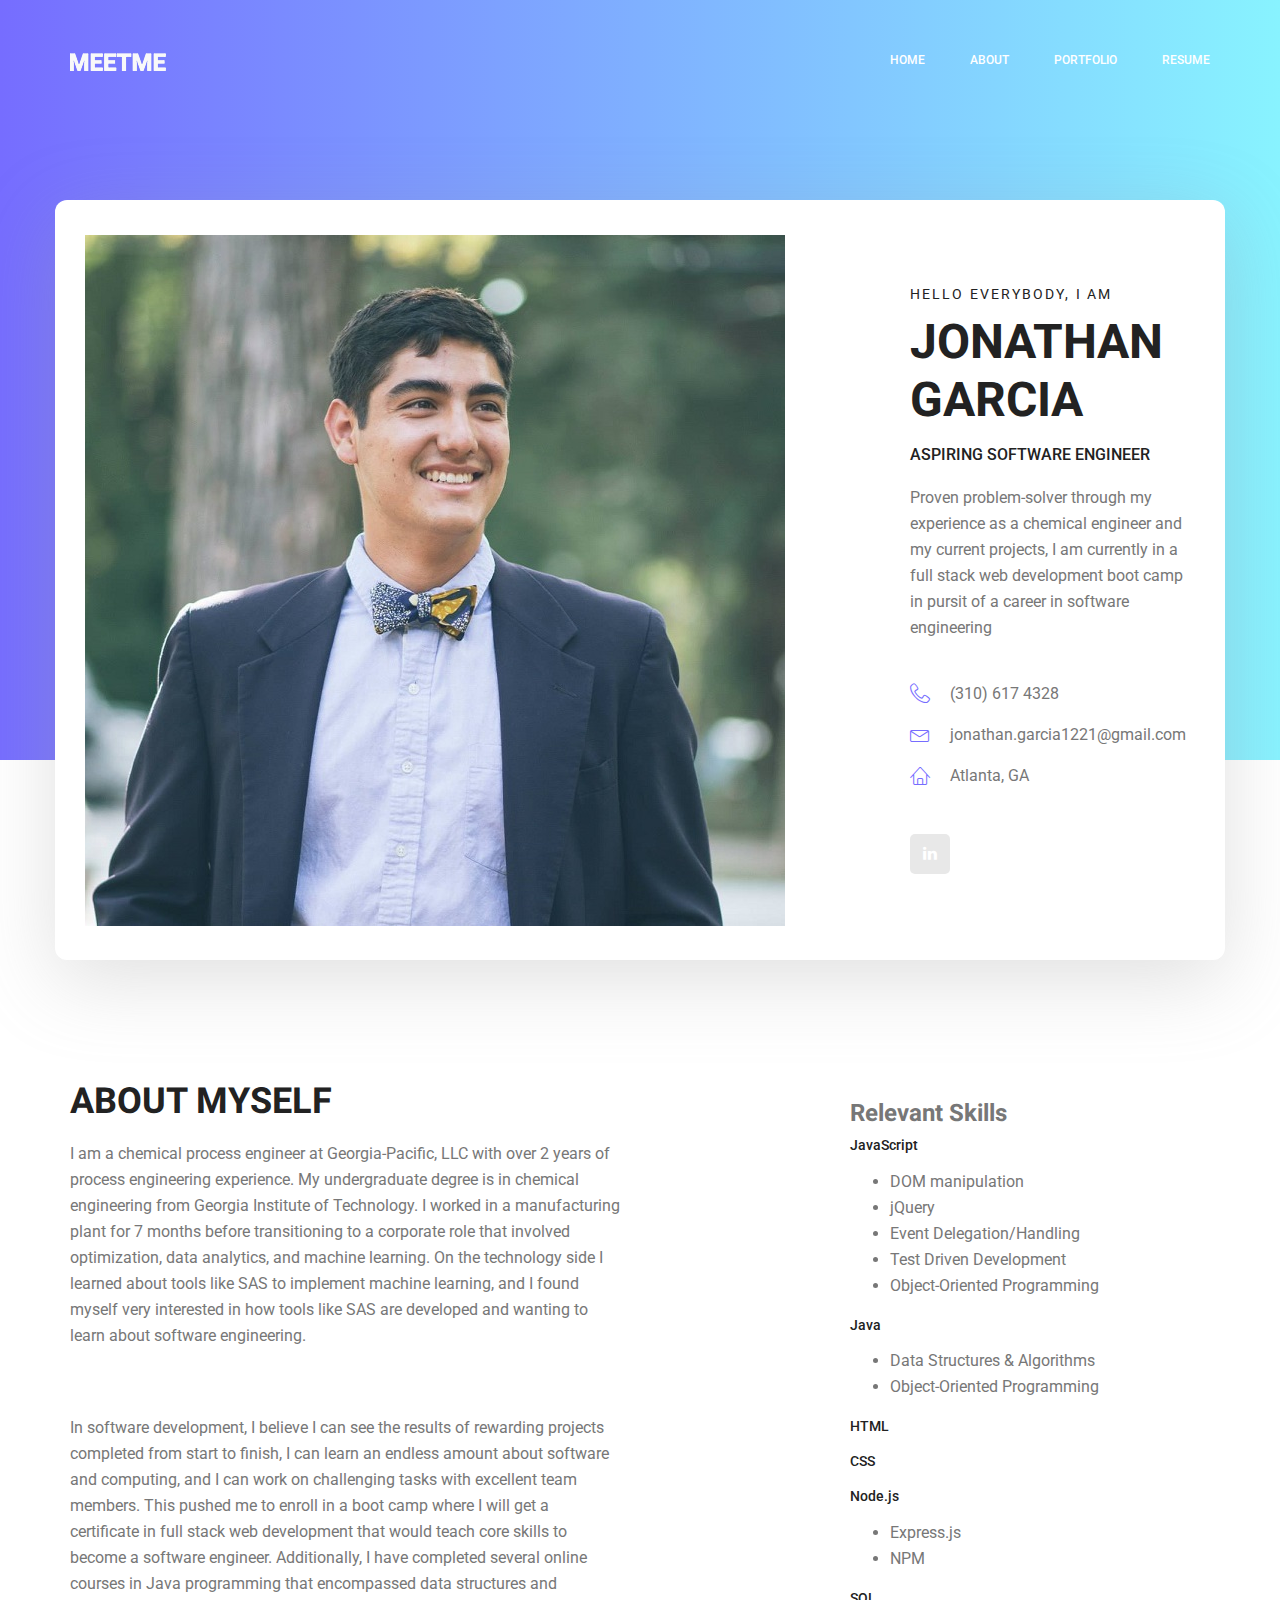
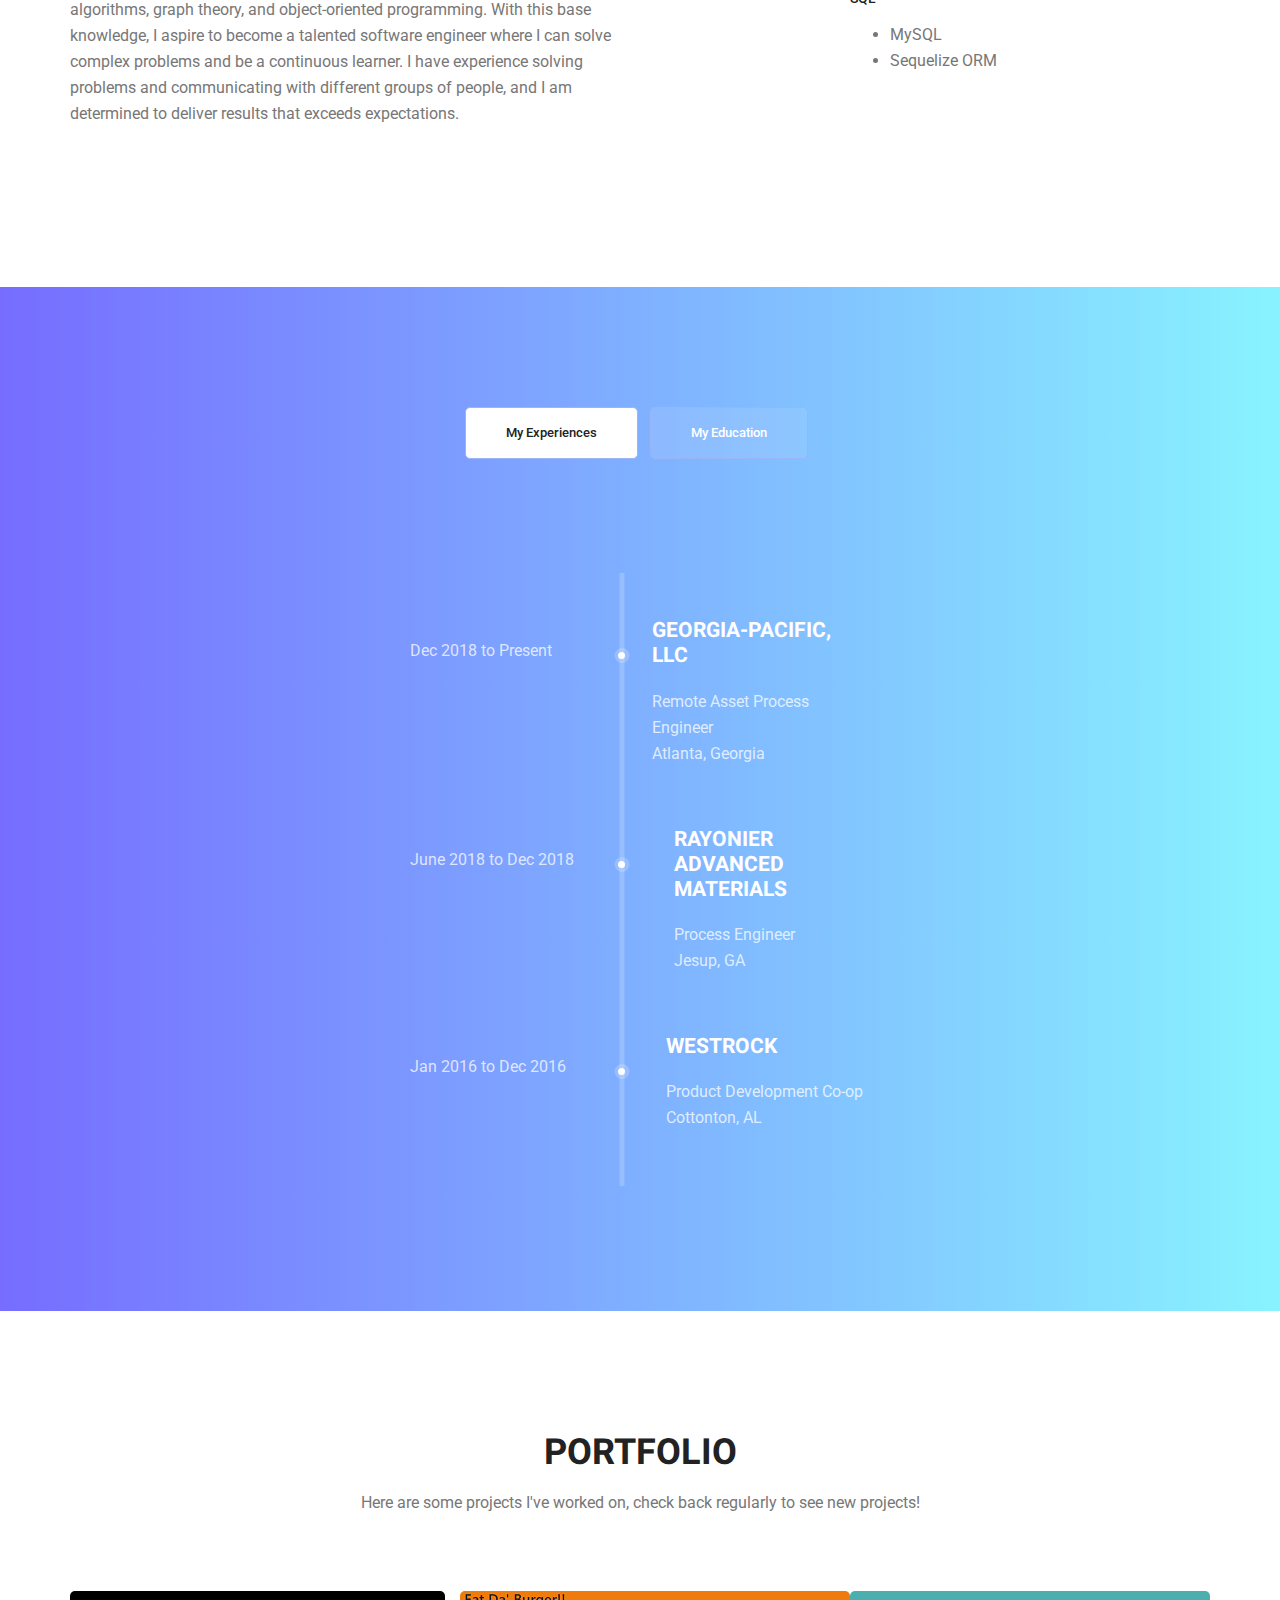
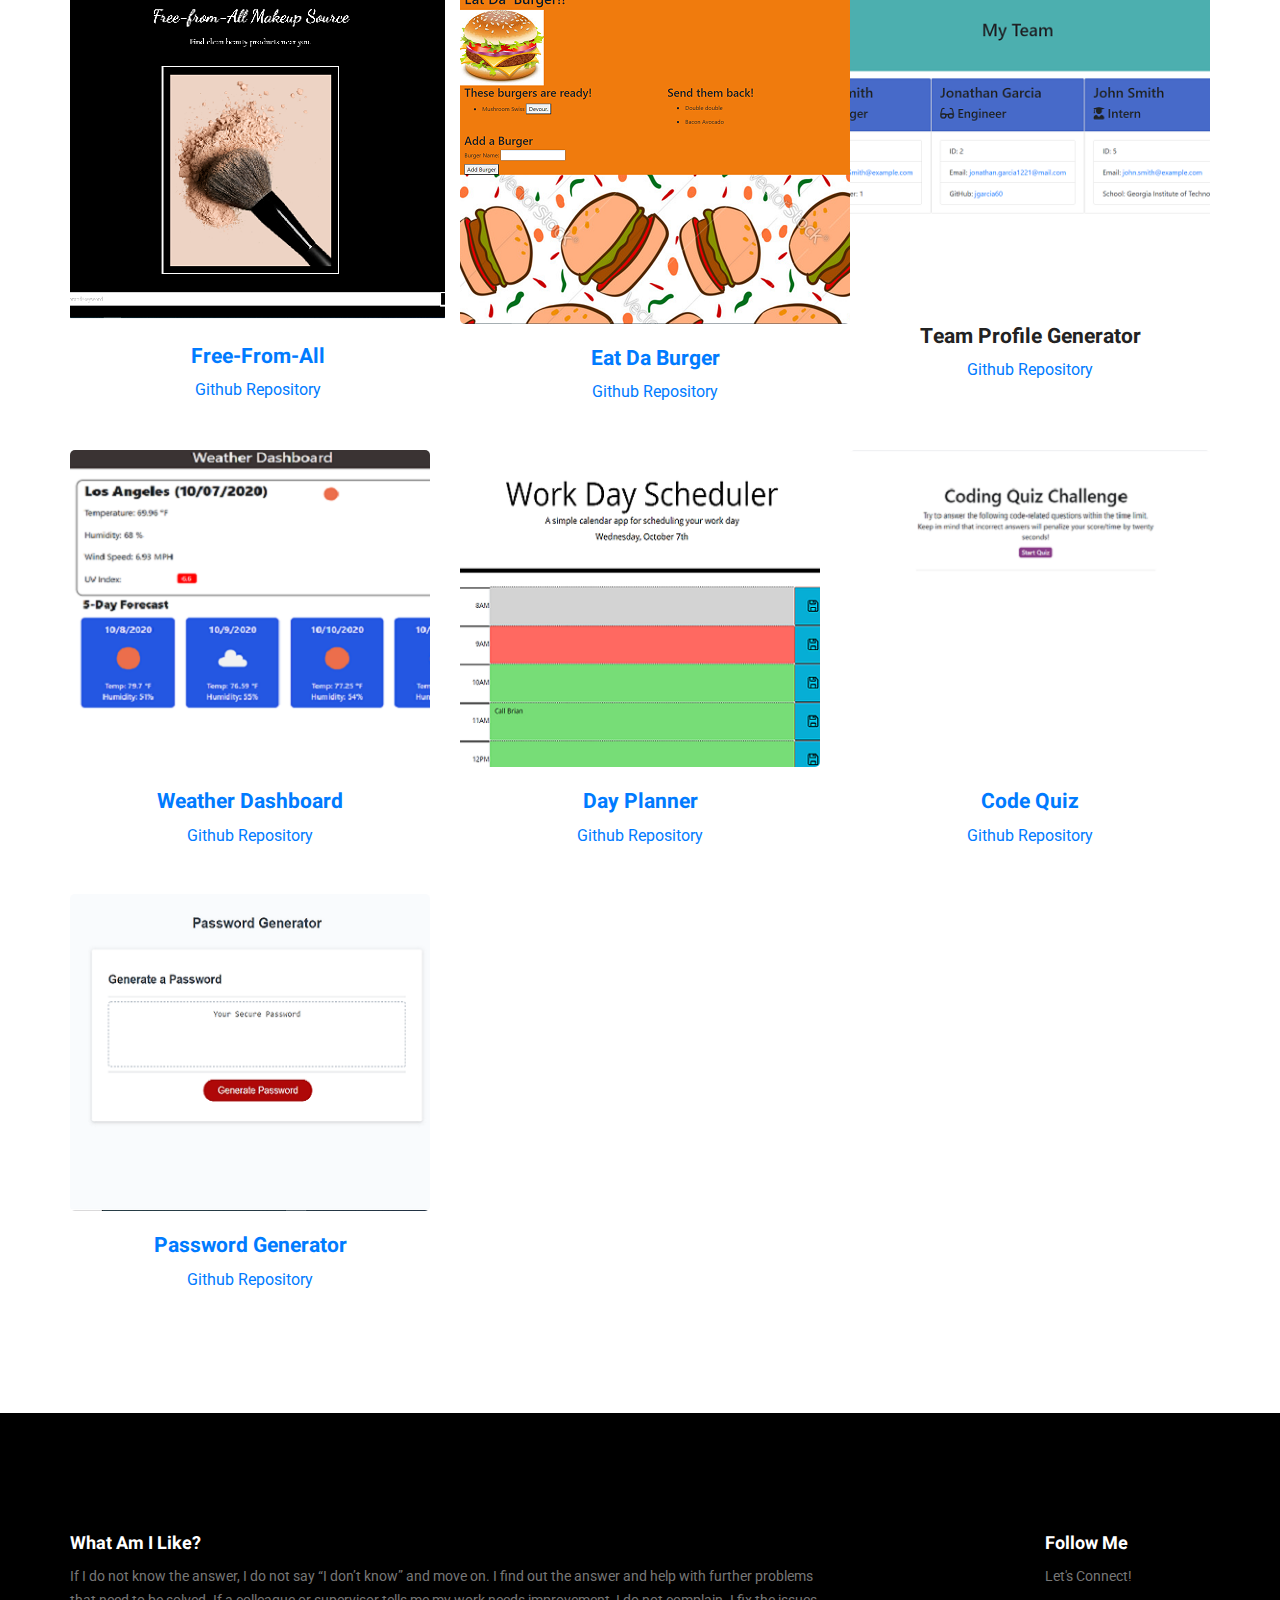
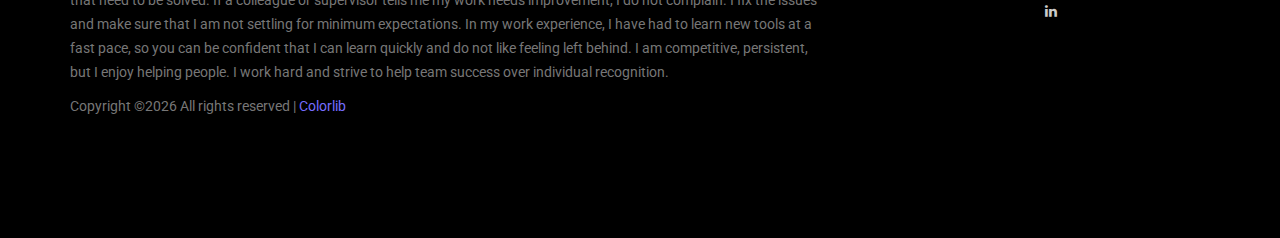
==== index.html @ 68114411 "updated portfolio" ====
<!doctype html>
<html lang="en">
    <head>
        <!-- Required meta tags -->
        <meta charset="utf-8">
        <meta name="viewport" content="width=device-width, initial-scale=1, shrink-to-fit=no">
        <link rel="icon" href="img/favicon.png" type="image/png">
        <title>Jonathan Garcia</title>
        <!-- Bootstrap CSS -->
        <link rel="stylesheet" href="css/bootstrap.css">
        <link rel="stylesheet" href="vendors/linericon/style.css">
        <link rel="stylesheet" href="css/font-awesome.min.css">
        <link rel="stylesheet" href="vendors/owl-carousel/owl.carousel.min.css">
        <link rel="stylesheet" href="vendors/lightbox/simpleLightbox.css">
        <link rel="stylesheet" href="vendors/nice-select/css/nice-select.css">
        <link rel="stylesheet" href="vendors/animate-css/animate.css">
        <link rel="stylesheet" href="vendors/popup/magnific-popup.css">
        <link rel="stylesheet" href="vendors/flaticon/flaticon.css">
        <!-- main css -->
        <link rel="stylesheet" href="css/style.css">
        <link rel="stylesheet" href="css/responsive.css">
    </head>
    <body>
        
        <!--================Header Menu Area =================-->
        <header class="header_area">
            <div class="main_menu">
            	<nav class="navbar navbar-expand-lg navbar-light">
					<div class="container box_1620">
						<!-- Brand and toggle get grouped for better mobile display -->
						<a class="navbar-brand logo_h" href="index.html"><img src="img/logo.png" alt=""></a>
						<button class="navbar-toggler" type="button" data-toggle="collapse" data-target="#navbarSupportedContent" aria-controls="navbarSupportedContent" aria-expanded="false" aria-label="Toggle navigation">
							<span class="icon-bar"></span>
							<span class="icon-bar"></span>
							<span class="icon-bar"></span>
						</button>
						<!-- Collect the nav links, forms, and other content for toggling -->
						<div class="collapse navbar-collapse offset" id="navbarSupportedContent">
							<ul class="nav navbar-nav menu_nav ml-auto">
								<li class="nav-item active"><a class="nav-link" href="index.html">Home</a></li> 
								<li class="nav-item"><a class="nav-link" href="about-us.html">About</a></li> 
								<!-- <li class="nav-item"><a class="nav-link" href="services.html">Services</a></li>  -->
								<!-- <li class="nav-item submenu dropdown">
									<a href="#" class="nav-link dropdown-toggle" data-toggle="dropdown" role="button" aria-haspopup="true" aria-expanded="false">Pages</a>
									<ul class="dropdown-menu"> -->
										<li class="nav-item"><a class="nav-link" href="portfolio.html">Portfolio</a></li>
										<!-- <li class="nav-item"><a class="nav-link" href="elements.html">Elements</a></li> -->
									<!-- </ul> -->
								<!-- </li>  -->
								<!-- <li class="nav-item submenu dropdown">
									<a href="#" class="nav-link dropdown-toggle" data-toggle="dropdown" role="button" aria-haspopup="true" aria-expanded="false">Blog</a>
									<ul class="dropdown-menu">
										<li class="nav-item"><a class="nav-link" href="blog.html">Blog</a></li>
										<li class="nav-item"><a class="nav-link" href="single-blog.html">Blog Details</a></li>
									</ul>
								</li>  -->
								<li class="nav-item"><a class="nav-link" href="./Jonathan_Garcia_SWE_Resume.pdf" target="_blank">Resume</a></li>
							</ul>
						</div> 
					</div>
            	</nav>
            </div>
        </header>
        <!--================Header Menu Area =================-->
        
        <!--================Home Banner Area =================-->
        <section class="home_banner_area">
           	<div class="container box_1620">
           		<div class="banner_inner d-flex align-items-center">
					<div class="banner_content">
						<div class="media">
							<div class="d-flex">
								<img src="./Linkedin_profile.jpg" alt="">
							</div>
							<div class="media-body">
								<div class="personal_text">
									<h6>Hello Everybody, i am</h6>
									<h3>Jonathan Garcia</h3>
									<h4>Aspiring Software Engineer</h4>
									<p>Proven problem-solver through my experience as a chemical engineer and my current projects, I am currently in a full stack web development boot camp in pursit of a career in software engineering</p>
									<ul class="list basic_info">
										<!-- <li><a href="#"><i class="lnr lnr-calendar-full"></i> 31st December, 1992</a></li> -->
										<li><a href="#"><i class="lnr lnr-phone-handset"></i> (310) 617 4328</a></li>
										<li><a href="#"><i class="lnr lnr-envelope"></i> jonathan.garcia1221@gmail.com</a></li>
										<li><a href="#"><i class="lnr lnr-home"></i> Atlanta, GA</a></li>
									</ul>
									<ul class="list personal_social">
										<!-- <li><a href="#"><i class="fa fa-facebook"></i></a></li>
										<li><a href="#"><i class="fa fa-twitter"></i></a></li> -->
										<li><a href="https://www.linkedin.com/in/jonathan-garcia-91203364/" target="_blank"><i class="fa fa-linkedin"></i></a></li>
									</ul>
								</div>
							</div>
						</div>
					</div>
				</div>
            </div>
        </section>
        <!--================End Home Banner Area =================-->
        
        <!--================Welcome Area =================-->
        <section class="welcome_area p_120">
        	<div class="container">
        		<div class="row welcome_inner">
        			<div class="col-lg-8">
        				<div class="welcome_text">
        					<h4>About Myself</h4>
        					<p>I am a chemical process engineer at Georgia-Pacific, LLC with over 2 years of process engineering experience. My undergraduate degree is in chemical engineering from Georgia Institute of Technology. I worked in a manufacturing plant for 7 months before transitioning to a corporate role that involved optimization, data analytics, and machine learning. On the technology side I learned about tools like SAS to implement machine learning, and I found myself very interested in how tools like SAS are developed and wanting to learn about software engineering. </p>
							<br>
							<p>In software development, I believe I can see the results of rewarding projects completed from start to finish, I can learn an endless amount about software and computing, and I can work on challenging tasks with excellent team members. This pushed me to enroll in a boot camp where I will get a certificate in full stack web development that would teach core skills to become a software engineer.  Additionally, I have completed several online courses in Java programming that encompassed data structures and algorithms, graph theory, and object-oriented programming. With this base knowledge, I aspire to become a talented software engineer where I can solve complex problems and be a continuous learner. I have experience solving problems and communicating with different groups of people, and I am determined to deliver results that exceeds expectations.
							</p>
        					<!-- <div class="row">
        						<div class="col-md-4">
        							<div class="wel_item">
        								<i class="lnr lnr-database"></i>
        								<h4>$2.5M</h4>
        								<p>Total Donation</p>
        							</div>
        						</div>
        						<div class="col-md-4">
        							<div class="wel_item">
        								<i class="lnr lnr-book"></i>
        								<h4>1465</h4>
        								<p>Total Projects</p>
        							</div>
        						</div>
        						<div class="col-md-4">
        							<div class="wel_item">
        								<i class="lnr lnr-users"></i>
        								<h4>3965</h4>
        								<p>Total Volunteers</p>
        							</div>
        						</div>
        					</div> -->
        				</div>
        			</div>
        			<div class="col-lg-4">
        				<div class="tools_expert">
							<h3>Relevant Skills</h3>
        					<div class="skill_main">
								<div class="skill_item">
									<h4>JavaScript</h4>
									<ul>
										<li>DOM manipulation</li>
										<li>jQuery</li>
										<li>Event Delegation/Handling</li>
										<li>Test Driven Development</li>
										<li>Object-Oriented Programming</li>
									</ul>
									
								</div>
								<div class="skill_item">
									<h4>Java</h4>
									<ul>
										<li>Data Structures & Algorithms</li>
										<li>Object-Oriented Programming</li>
									</ul>
								</div>
								<div class="skill_item">
									<h4>HTML</h4>
								</div>
								<div class="skill_item">
									<h4>CSS</h4>
								</div>
								<div class="skill_item">
									<h4>Node.js</h4>
									<ul>
										<li>Express.js</li>
										<li>NPM</li>
									</ul>
								</div>
								<div class="skill_item">
									<h4>SQL</h4>
									<ul>
										<li>MySQL</li>
										<li>Sequelize ORM</li>
									</ul>
								</div>
							</div>
        				</div>
        			</div>
        		</div>
        	</div>
        </section>
        <!--================End Welcome Area =================-->
        
        <!--================My Tabs Area =================-->
        <section class="mytabs_area p_120">
        	<div class="container">
        		<div class="tabs_inner">
					<ul class="nav nav-tabs" id="myTab" role="tablist">
						<li class="nav-item">
							<a class="nav-link active" id="home-tab" data-toggle="tab" href="#home" role="tab" aria-controls="home" aria-selected="true">My Experiences</a>
						</li>
						<li class="nav-item">
							<a class="nav-link" id="profile-tab" data-toggle="tab" href="#profile" role="tab" aria-controls="profile" aria-selected="false">My Education</a>
						</li>
					</ul>
					<div class="tab-content" id="myTabContent">
						<div class="tab-pane fade show active" id="home" role="tabpanel" aria-labelledby="home-tab">
							<ul class="list">
								<li>
									<span></span>
									<div class="media">
										<div class="d-flex">
											<p>Dec 2018 to Present</p>
										</div>
										<div class="media-body">
											<h4>Georgia-Pacific, LLC</h4>
											<p>Remote Asset Process Engineer <br />Atlanta, Georgia</p>
										</div>
									</div>
								</li>
								<li>
									<span></span>
									<div class="media">
										<div class="d-flex">
											<p>June 2018 to Dec 2018</p>
										</div>
										<div class="media-body">
											<h4>Rayonier Advanced Materials</h4>
											<p>Process Engineer <br />Jesup, GA</p>
										</div>
									</div>
								</li>
								<li>
								<span></span>
									<div class="media">
										<div class="d-flex">
											<p>Jan 2016 to Dec 2016</p>
										</div>
										<div class="media-body">
											<h4>Westrock</h4>
											<p>Product Development Co-op <br />Cottonton, AL</p>
										</div>
									</div>
								</li>
							</ul>
						</div>
						<div class="tab-pane fade" id="profile" role="tabpanel" aria-labelledby="profile-tab">
							<ul class="list">
								<li>
									<span></span>
									<div class="media">
										<div class="d-flex">
											<p>Aug 2020 to Feb 2021</p>
										</div>
										<div class="media-body">
											<h4>Georgia Institute of Technology</h4>
											<p>Full Stack Web Development <br />Bootcamp</p>
										</div>
									</div>
								</li>
								<li>
									<span></span>
									<div class="media">
										<div class="d-flex">
											<p>Graduated May 2018</p>
										</div>
										<div class="media-body">
											<h4>Georgia Institute of Technology</h4>
											<p>B.S. Chemical Engineering <br />Atlanta, GA</p>
										</div>
									</div>
								</li>
								<!-- <li>
								<span></span>
									<div class="media">
										<div class="d-flex">
											<p>March 2017 to present</p>
										</div>
										<div class="media-body">
											<h4>Colorlib</h4>
											<p>Senior Web Developer <br />Santa monica, Los angeles</p>
										</div>
									</div>
								</li> -->
							</ul>
						</div>
					</div>
        		</div>
        	</div>
        </section>
        <!--================End My Tabs Area =================-->
        
        <!--================Feature Area =================-->
        <!-- <section class="feature_area p_120">
        	<div class="container">
        		<div class="main_title">
        			<h2>offerings to my clients</h2>
        			<p>If you are looking at blank cassettes on the web, you may be very confused at the difference in price. You may see some for as low as $.17 each.</p>
        		</div>
        		<div class="feature_inner row">
        			<div class="col-lg-4 col-md-6">
        				<div class="feature_item">
        					<i class="flaticon-city"></i>
        					<h4>Architecture</h4>
        					<p>If you are looking at blank cassettes on the web, you may be very confused at the difference in price. You may see some for as low as $17 each.</p>
        				</div>
        			</div>
        			<div class="col-lg-4 col-md-6">
        				<div class="feature_item">
        					<i class="flaticon-skyline"></i>
        					<h4>Interior Design</h4>
        					<p>If you are looking at blank cassettes on the web, you may be very confused at the difference in price. You may see some for as low as $17 each.</p>
        				</div>
        			</div>
        			<div class="col-lg-4 col-md-6">
        				<div class="feature_item">
        					<i class="flaticon-sketch"></i>
        					<h4>Concept Design</h4>
        					<p>If you are looking at blank cassettes on the web, you may be very confused at the difference in price. You may see some for as low as $17 each.</p>
        				</div>
        			</div>
        		</div>
        	</div>
        </section> -->
        <!--================End Feature Area =================-->
        
        <!--================Home Gallery Area =================-->
        <section class="home_gallery_area p_120">
        	<div class="container">
        		<div class="main_title">
        			<h2>Portfolio</h2>
        			<p>Here are some projects I've worked on, check back regularly to see new projects!</p>
        		</div>
        		<!-- <div class="isotope_fillter">
        			<ul class="gallery_filter list">
						<li class="active" data-filter="*"><a href="#">All</a></li>
						<li data-filter=".brand"><a href="#">Vector</a></li>
						<li data-filter=".manipul"><a href="#">Raster</a></li>
						<li data-filter=".creative"><a href="#">UI/UX</a></li>
						<li data-filter=".design"><a href="#">Printing</a></li>
					</ul>
        		</div> -->
        	</div>
        	<div class="container">
        		<div class="gallery_f_inner row imageGallery1">
        			<div class="col-lg-4 col-md-4 col-sm-6 brand manipul design print">
        				<div class="h_gallery_item">
        					<div class="g_img_item">
        						<img  src="./free-from-all.png" alt="">
        						<!-- <a class="light" href="img/gallery/project-1.jpg"><img src="./free-from-all.png" alt=""></a> -->
        					</div>
        					<div class="g_item_text">
        						<h4><a href="https://jgarcia60.github.io/free-from-all/" target="_blank" >Free-From-All</a></h4>
        						<p><a href="https://github.com/jgarcia60/free-from-all" target="_blank">Github Repository</a></p>
        					</div>
        				</div>
					</div>
					<div class="col-lg-4 col-md-4 col-sm-6 brand manipul design print">
        				<div class="h_gallery_item">
        					<div class="g_img_item">
        						<img  src="./burger-homework.png" alt="">
        						<!-- <a class="light" href="img/gallery/project-1.jpg"><img src="./free-from-all.png" alt=""></a> -->
        					</div>
        					<div class="g_item_text">
        						<h4><a href="https://young-ravine-36598.herokuapp.com/" target="_blank" >Eat Da Burger</a></h4>
        						<p><a href="https://github.com/jgarcia60/burger" target="_blank">Github Repository</a></p>
        					</div>
        				</div>
					</div>
					<div class="col-lg-4 col-md-4 col-sm-6 brand manipul design">
        				<div class="h_gallery_item">
        					<div class="g_img_item">
        						<img class="img-fluid" src="./team-profile-generator.png" alt="">
        						<!-- <a class="light" href="img/gallery/project-5.jpg"><img src="img/gallery/icon.png" alt=""></a> -->
        					</div>
        					<div class="g_item_text">
        						<h4>Team Profile Generator</h4>
        						<p><a href="https://github.com/jgarcia60/team-profile-generator" target="_blank">Github Repository</a></p>
        					</div>
        				</div>
        			</div>
        			<div class="col-lg-4 col-md-4 col-sm-6 brand manipul creative">
        				<div class="h_gallery_item">
        					<div class="g_img_item">
        						<img class="img-fluid" src="./weather-dashboard.png" alt="">
        						<!-- <a class="light" href="img/gallery/project-2.jpg"><img src="img/gallery/icon.png" alt=""></a> -->
        					</div>
        					<div class="g_item_text">
        						<h4><a href="https://jgarcia60.github.io/weather-dashboard/" target="_blank" >Weather Dashboard</a></h4>
        						<p><a href="https://github.com/jgarcia60/weather-dashboard/" target="_blank">Github Repository</a></p>
        					</div>
        				</div>
        			</div>
        			<div class="col-lg-4 col-md-4 col-sm-6 manipul creative design print">
        				<div class="h_gallery_item">
        					<div class="g_img_item">
        						<img class="img-fluid" src="./work-day-scheduler.png" alt="">
        						<!-- <a class="light" href="img/gallery/project-3.jpg"><img src="img/gallery/icon.png" alt=""></a> -->
        					</div>
        					<div class="g_item_text">
        						<h4><a href="https://jgarcia60.github.io/work-day-scheduler/" target="_blank" >Day Planner</a></h4>
        						<p><a href="https://github.com/jgarcia60/work-day-scheduler" target="_blank">Github Repository</a></p>
        					</div>
        				</div>
        			</div>
        			<div class="col-lg-4 col-md-4 col-sm-6 brand creative print">
        				<div class="h_gallery_item">
        					<div class="g_img_item">
        						<img class="img-fluid" src="./code-quiz.png" alt="">
        						<!-- <a class="light" href="img/gallery/project-4.jpg"><img src="img/gallery/icon.png" alt=""></a> -->
        					</div>
        					<div class="g_item_text">
        						<h4><a href="https://jgarcia60.github.io/code-quiz/" target="_blank" >Code Quiz</a></h4>
        						<p><a href="https://github.com/jgarcia60/code-quiz" target="_blank">Github Repository</a></p>
        					</div>
        				</div>
        			</div>
        			<div class="col-lg-4 col-md-4 col-sm-6 brand manipul design">
        				<div class="h_gallery_item">
        					<div class="g_img_item">
        						<img class="img-fluid" src="./password-generator.png" alt="">
        						<!-- <a class="light" href="img/gallery/project-5.jpg"><img src="img/gallery/icon.png" alt=""></a> -->
        					</div>
        					<div class="g_item_text">
        						<h4><a href="https://jgarcia60.github.io/password-generator/" target="_blank" >Password Generator</a></h4>
        						<p><a href="https://github.com/jgarcia60/password-generator" target="_blank">Github Repository</a></p>
        					</div>
        				</div>
					</div>
					
        			<!-- <div class="col-lg-4 col-md-4 col-sm-6 brand creative">
        				<div class="h_gallery_item">
        					<div class="g_img_item">
        						<img class="img-fluid" src="img/gallery/project-6.jpg" alt="">
        						<a class="light" href="img/gallery/project-6.jpg"><img src="img/gallery/icon.png" alt=""></a>
        					</div>
        					<div class="g_item_text">
        						<h4>3D Logo Design</h4>
        						<p>Client Project</p>
        					</div>
        				</div>
        			</div> -->
        		</div>
        		<!-- <div class="more_btn">
        			<a class="main_btn" href="#">Load More Items</a>
        		</div> -->
        	</div>
        </section>
        <!--================End Home Gallery Area =================-->
        
        <!--================Testimonials Area =================-->
        <!-- <section class="testimonials_area p_120">
        	<div class="container">
        		<div class="main_title">
        			<h2>Testimonials</h2>
        			<p>If you are looking at blank cassettes on the web, you may be very confused at the difference in price. You may see some for as low as $.17 each.</p>
        		</div>
        		<div class="testi_inner">
					<div class="testi_slider owl-carousel">
						<div class="item">
							<div class="testi_item">
								<p>As conscious traveling Paup ers we must always be oncerned about our dear Mother Earth. If you think about it, you travel across her face</p>
								<h4>Fanny Spencer</h4>
								<a href="#"><i class="fa fa-star"></i></a>
								<a href="#"><i class="fa fa-star"></i></a>
								<a href="#"><i class="fa fa-star"></i></a>
								<a href="#"><i class="fa fa-star"></i></a>
								<a href="#"><i class="fa fa-star-half-o"></i></a>
							</div>
						</div>
						<div class="item">
							<div class="testi_item">
								<p>As conscious traveling Paup ers we must always be oncerned about our dear Mother Earth. If you think about it, you travel across her face</p>
								<h4>Fanny Spencer</h4>
								<a href="#"><i class="fa fa-star"></i></a>
								<a href="#"><i class="fa fa-star"></i></a>
								<a href="#"><i class="fa fa-star"></i></a>
								<a href="#"><i class="fa fa-star"></i></a>
								<a href="#"><i class="fa fa-star-half-o"></i></a>
							</div>
						</div>
						<div class="item">
							<div class="testi_item">
								<p>As conscious traveling Paup ers we must always be oncerned about our dear Mother Earth. If you think about it, you travel across her face</p>
								<h4>Fanny Spencer</h4>
								<a href="#"><i class="fa fa-star"></i></a>
								<a href="#"><i class="fa fa-star"></i></a>
								<a href="#"><i class="fa fa-star"></i></a>
								<a href="#"><i class="fa fa-star"></i></a>
								<a href="#"><i class="fa fa-star-half-o"></i></a>
							</div>
						</div>
					</div>
        		</div>
        	</div>
        </section> -->
        <!--================End Testimonials Area =================-->
        
        <!--================Footer Area =================-->
        <footer class="footer_area p_120">
        	<div class="container">
        		<div class="row footer_inner">
        			<div class="col-lg-8 col-sm-8">
        				<aside class="f_widget ab_widget">
        					<div class="f_title">
        						<h3>What Am I Like?</h3>
        					</div>
        					<p>If I do not know the answer, I do not say “I don’t know” and move on. I find out the answer and help with further problems that need to be solved. If a colleague or supervisor tells me my work needs improvement, I do not complain. I fix the issues and make sure that I am not settling for minimum expectations. In my work experience, I have had to learn new tools at a fast pace, so you can be confident that I can learn quickly and do not like feeling left behind. I am competitive, persistent, but I enjoy helping people. I work hard and strive to help team success over individual recognition. </p>
        					<p><!-- Link back to Colorlib can't be removed. Template is licensed under CC BY 3.0. -->
Copyright &copy;<script>document.write(new Date().getFullYear());</script> All rights reserved | <a href="https://colorlib.com" target="_blank">Colorlib</a>
<!-- Link back to Colorlib can't be removed. Template is licensed under CC BY 3.0. --></p>
        				</aside>
        			</div>
        			<div class="col-lg-2 col-sm-2">
        				<!-- <aside class="f_widget news_widget">
        					<div class="f_title">
        						<h3>Newsletter</h3>
        					</div>
        					<p>Stay updated with our latest trends</p>
        					<div id="mc_embed_signup">
                                <form target="_blank" action="https://spondonit.us12.list-manage.com/subscribe/post?u=1462626880ade1ac87bd9c93a&amp;id=92a4423d01" method="get" class="subscribe_form relative">
                                	<div class="input-group d-flex flex-row">
                                        <input name="EMAIL" placeholder="Enter email address" onfocus="this.placeholder = ''" onblur="this.placeholder = 'Email Address '" required="" type="email">
                                        <button class="btn sub-btn"><span class="lnr lnr-arrow-right"></span></button>		
                                    </div>				
                                    <div class="mt-10 info"></div>
                                </form>
                            </div>
        				</aside> -->
        			</div>
        			<div class="col-lg-2">
        				<aside class="f_widget social_widget">
        					<div class="f_title">
        						<h3>Follow Me</h3>
        					</div>
        					<p>Let's Connect!</p>
        					<ul class="list">
        						<!-- <li><a href="#"><i class="fa fa-facebook"></i></a></li>
        						<li><a href="#"><i class="fa fa-twitter"></i></a></li>
        						<li><a href="#"><i class="fa fa-dribbble"></i></a></li> -->
        						<li><a href="https://www.linkedin.com/in/jonathan-garcia-91203364/" target="_blank"><i class="fa fa-linkedin"></i></a></li>
        					</ul>
        				</aside>
        			</div>
        		</div>
        	</div>
        </footer>
        <!--================End Footer Area =================-->
        
        
        
        
        
        
        <!-- Optional JavaScript -->
        <!-- jQuery first, then Popper.js, then Bootstrap JS -->
        <script src="js/jquery-3.3.1.min.js"></script>
        <script src="js/popper.js"></script>
        <script src="js/bootstrap.min.js"></script>
        <script src="js/stellar.js"></script>
        <script src="vendors/lightbox/simpleLightbox.min.js"></script>
        <script src="vendors/nice-select/js/jquery.nice-select.min.js"></script>
        <script src="vendors/isotope/imagesloaded.pkgd.min.js"></script>
        <script src="vendors/isotope/isotope.pkgd.min.js"></script>
        <script src="vendors/owl-carousel/owl.carousel.min.js"></script>
        <script src="vendors/popup/jquery.magnific-popup.min.js"></script>
        <script src="js/jquery.ajaxchimp.min.js"></script>
        <script src="vendors/counter-up/jquery.waypoints.min.js"></script>
        <script src="vendors/counter-up/jquery.counterup.min.js"></script>
        <script src="js/mail-script.js"></script>
        <script src="js/theme.js"></script>
    </body>
</html>
---- vendors/linericon/style.css ----
@font-face {
	font-family: 'Linearicons-Free';
	src:url('fonts/Linearicons-Free.eot?w118d');
	src:url('fonts/Linearicons-Free.eot?#iefixw118d') format('embedded-opentype'),
		url('fonts/Linearicons-Free.woff2?w118d') format('woff2'),
		url('fonts/Linearicons-Free.woff?w118d') format('woff'),
		url('fonts/Linearicons-Free.ttf?w118d') format('truetype'),
		url('fonts/Linearicons-Free.svg?w118d#Linearicons-Free') format('svg');
	font-weight: normal;
	font-style: normal;
}

.lnr {
	font-family: 'Linearicons-Free';
	speak: none;
	font-style: normal;
	font-weight: normal;
	font-variant: normal;
	text-transform: none;
	line-height: 1;

	/* Better Font Rendering =========== */
	-webkit-font-smoothing: antialiased;
	-moz-osx-font-smoothing: grayscale;
}

.lnr-home:before {
	content: "\e800";
}
.lnr-apartment:before {
	content: "\e801";
}
.lnr-pencil:before {
	content: "\e802";
}
.lnr-magic-wand:before {
	content: "\e803";
}
.lnr-drop:before {
	content: "\e804";
}
.lnr-lighter:before {
	content: "\e805";
}
.lnr-poop:before {
	content: "\e806";
}
.lnr-sun:before {
	content: "\e807";
}
.lnr-moon:before {
	content: "\e808";
}
.lnr-cloud:before {
	content: "\e809";
}
.lnr-cloud-upload:before {
	content: "\e80a";
}
.lnr-cloud-download:before {
	content: "\e80b";
}
.lnr-cloud-sync:before {
	content: "\e80c";
}
.lnr-cloud-check:before {
	content: "\e80d";
}
.lnr-database:before {
	content: "\e80e";
}
.lnr-lock:before {
	content: "\e80f";
}
.lnr-cog:before {
	content: "\e810";
}
.lnr-trash:before {
	content: "\e811";
}
.lnr-dice:before {
	content: "\e812";
}
.lnr-heart:before {
	content: "\e813";
}
.lnr-star:before {
	content: "\e814";
}
.lnr-star-half:before {
	content: "\e815";
}
.lnr-star-empty:before {
	content: "\e816";
}
.lnr-flag:before {
	content: "\e817";
}
.lnr-envelope:before {
	content: "\e818";
}
.lnr-paperclip:before {
	content: "\e819";
}
.lnr-inbox:before {
	content: "\e81a";
}
.lnr-eye:before {
	content: "\e81b";
}
.lnr-printer:before {
	content: "\e81c";
}
.lnr-file-empty:before {
	content: "\e81d";
}
.lnr-file-add:before {
	content: "\e81e";
}
.lnr-enter:before {
	content: "\e81f";
}
.lnr-exit:before {
	content: "\e820";
}
.lnr-graduation-hat:before {
	content: "\e821";
}
.lnr-license:before {
	content: "\e822";
}
.lnr-music-note:before {
	content: "\e823";
}
.lnr-film-play:before {
	content: "\e824";
}
.lnr-camera-video:before {
	content: "\e825";
}
.lnr-camera:before {
	content: "\e826";
}
.lnr-picture:before {
	content: "\e827";
}
.lnr-book:before {
	content: "\e828";
}
.lnr-bookmark:before {
	content: "\e829";
}
.lnr-user:before {
	content: "\e82a";
}
.lnr-users:before {
	content: "\e82b";
}
.lnr-shirt:before {
	content: "\e82c";
}
.lnr-store:before {
	content: "\e82d";
}
.lnr-cart:before {
	content: "\e82e";
}
.lnr-tag:before {
	content: "\e82f";
}
.lnr-phone-handset:before {
	content: "\e830";
}
.lnr-phone:before {
	content: "\e831";
}
.lnr-pushpin:before {
	content: "\e832";
}
.lnr-map-marker:before {
	content: "\e833";
}
.lnr-map:before {
	content: "\e834";
}
.lnr-location:before {
	content: "\e835";
}
.lnr-calendar-full:before {
	content: "\e836";
}
.lnr-keyboard:before {
	content: "\e837";
}
.lnr-spell-check:before {
	content: "\e838";
}
.lnr-screen:before {
	content: "\e839";
}
.lnr-smartphone:before {
	content: "\e83a";
}
.lnr-tablet:before {
	content: "\e83b";
}
.lnr-laptop:before {
	content: "\e83c";
}
.lnr-laptop-phone:before {
	content: "\e83d";
}
.lnr-power-switch:before {
	content: "\e83e";
}
.lnr-bubble:before {
	content: "\e83f";
}
.lnr-heart-pulse:before {
	content: "\e840";
}
.lnr-construction:before {
	content: "\e841";
}
.lnr-pie-chart:before {
	content: "\e842";
}
.lnr-chart-bars:before {
	content: "\e843";
}
.lnr-gift:before {
	content: "\e844";
}
.lnr-diamond:before {
	content: "\e845";
}
.lnr-linearicons:before {
	content: "\e846";
}
.lnr-dinner:before {
	content: "\e847";
}
.lnr-coffee-cup:before {
	content: "\e848";
}
.lnr-leaf:before {
	content: "\e849";
}
.lnr-paw:before {
	content: "\e84a";
}
.lnr-rocket:before {
	content: "\e84b";
}
.lnr-briefcase:before {
	content: "\e84c";
}
.lnr-bus:before {
	content: "\e84d";
}
.lnr-car:before {
	content: "\e84e";
}
.lnr-train:before {
	content: "\e84f";
}
.lnr-bicycle:before {
	content: "\e850";
}
.lnr-wheelchair:before {
	content: "\e851";
}
.lnr-select:before {
	content: "\e852";
}
.lnr-earth:before {
	content: "\e853";
}
.lnr-smile:before {
	content: "\e854";
}
.lnr-sad:before {
	content: "\e855";
}
.lnr-neutral:before {
	content: "\e856";
}
.lnr-mustache:before {
	content: "\e857";
}
.lnr-alarm:before {
	content: "\e858";
}
.lnr-bullhorn:before {
	content: "\e859";
}
.lnr-volume-high:before {
	content: "\e85a";
}
.lnr-volume-medium:before {
	content: "\e85b";
}
.lnr-volume-low:before {
	content: "\e85c";
}
.lnr-volume:before {
	content: "\e85d";
}
.lnr-mic:before {
	content: "\e85e";
}
.lnr-hourglass:before {
	content: "\e85f";
}
.lnr-undo:before {
	content: "\e860";
}
.lnr-redo:before {
	content: "\e861";
}
.lnr-sync:before {
	content: "\e862";
}
.lnr-history:before {
	content: "\e863";
}
.lnr-clock:before {
	content: "\e864";
}
.lnr-download:before {
	content: "\e865";
}
.lnr-upload:before {
	content: "\e866";
}
.lnr-enter-down:before {
	content: "\e867";
}
.lnr-exit-up:before {
	content: "\e868";
}
.lnr-bug:before {
	content: "\e869";
}
.lnr-code:before {
	content: "\e86a";
}
.lnr-link:before {
	content: "\e86b";
}
.lnr-unlink:before {
	content: "\e86c";
}
.lnr-thumbs-up:before {
	content: "\e86d";
}
.lnr-thumbs-down:before {
	content: "\e86e";
}
.lnr-magnifier:before {
	content: "\e86f";
}
.lnr-cross:before {
	content: "\e870";
}
.lnr-menu:before {
	content: "\e871";
}
.lnr-list:before {
	content: "\e872";
}
.lnr-chevron-up:before {
	content: "\e873";
}
.lnr-chevron-down:before {
	content: "\e874";
}
.lnr-chevron-left:before {
	content: "\e875";
}
.lnr-chevron-right:before {
	content: "\e876";
}
.lnr-arrow-up:before {
	content: "\e877";
}
.lnr-arrow-down:before {
	content: "\e878";
}
.lnr-arrow-left:before {
	content: "\e879";
}
.lnr-arrow-right:before {
	content: "\e87a";
}
.lnr-move:before {
	content: "\e87b";
}
.lnr-warning:before {
	content: "\e87c";
}
.lnr-question-circle:before {
	content: "\e87d";
}
.lnr-menu-circle:before {
	content: "\e87e";
}
.lnr-checkmark-circle:before {
	content: "\e87f";
}
.lnr-cross-circle:before {
	content: "\e880";
}
.lnr-plus-circle:before {
	content: "\e881";
}
.lnr-circle-minus:before {
	content: "\e882";
}
.lnr-arrow-up-circle:before {
	content: "\e883";
}
.lnr-arrow-down-circle:before {
	content: "\e884";
}
.lnr-arrow-left-circle:before {
	content: "\e885";
}
.lnr-arrow-right-circle:before {
	content: "\e886";
}
.lnr-chevron-up-circle:before {
	content: "\e887";
}
.lnr-chevron-down-circle:before {
	content: "\e888";
}
.lnr-chevron-left-circle:before {
	content: "\e889";
}
.lnr-chevron-right-circle:before {
	content: "\e88a";
}
.lnr-crop:before {
	content: "\e88b";
}
.lnr-frame-expand:before {
	content: "\e88c";
}
.lnr-frame-contract:before {
	content: "\e88d";
}
.lnr-layers:before {
	content: "\e88e";
}
.lnr-funnel:before {
	content: "\e88f";
}
.lnr-text-format:before {
	content: "\e890";
}
.lnr-text-format-remove:before {
	content: "\e891";
}
.lnr-text-size:before {
	content: "\e892";
}
.lnr-bold:before {
	content: "\e893";
}
.lnr-italic:before {
	content: "\e894";
}
.lnr-underline:before {
	content: "\e895";
}
.lnr-strikethrough:before {
	content: "\e896";
}
.lnr-highlight:before {
	content: "\e897";
}
.lnr-text-align-left:before {
	content: "\e898";
}
.lnr-text-align-center:before {
	content: "\e899";
}
.lnr-text-align-right:before {
	content: "\e89a";
}
.lnr-text-align-justify:before {
	content: "\e89b";
}
.lnr-line-spacing:before {
	content: "\e89c";
}
.lnr-indent-increase:before {
	content: "\e89d";
}
.lnr-indent-decrease:before {
	content: "\e89e";
}
.lnr-pilcrow:before {
	content: "\e89f";
}
.lnr-direction-ltr:before {
	content: "\e8a0";
}
.lnr-direction-rtl:before {
	content: "\e8a1";
}
.lnr-page-break:before {
	content: "\e8a2";
}
.lnr-sort-alpha-asc:before {
	content: "\e8a3";
}
.lnr-sort-amount-asc:before {
	content: "\e8a4";
}
.lnr-hand:before {
	content: "\e8a5";
}
.lnr-pointer-up:before {
	content: "\e8a6";
}
.lnr-pointer-right:before {
	content: "\e8a7";
}
.lnr-pointer-down:before {
	content: "\e8a8";
}
.lnr-pointer-left:before {
	content: "\e8a9";
}
---- vendors/lightbox/simpleLightbox.css ----
.slbOverlay, .slbWrapOuter, .slbWrap {
  position: fixed;
  top: 0;
  right: 0;
  bottom: 0;
  left: 0;
}

.slbOverlay {
  overflow: hidden;
  z-index: 2000;
  background-color: #000;
  opacity: 0.7;
  filter: alpha(opacity=70);
  -webkit-animation: slbOverlay 0.5s;
  -moz-animation: slbOverlay 0.5s;
  animation: slbOverlay 0.5s;
}

.slbWrapOuter {
  overflow-x: hidden;
  overflow-y: auto;
  z-index: 2010;
}

.slbWrap {
  position: absolute;
  text-align: center;
}

.slbWrap:before {
  content: "";
  display: inline-block;
  height: 100%;
  vertical-align: middle;
}

.slbContentOuter {
  display: inline-block;
  vertical-align: middle;
  margin: 0px auto;
  padding: 0 1em;
  box-sizing: border-box;
  z-index: 2020;
  text-align: left;
  max-width: 100%;
}

.slbContentEl .slbContentOuter {
  padding: 5em 1em;
}

.slbContent {
  position: relative;
}

.slbContentEl .slbContent {
  -webkit-animation: slbEnter 0.3s;
  -moz-animation: slbEnter 0.3s;
  animation: slbEnter 0.3s;
  background-color: #fff;
  box-shadow: 0 0.2em 1em rgba(0, 0, 0, 0.4);
}

.slbImageWrap {
  -webkit-animation: slbEnter 0.3s;
  -moz-animation: slbEnter 0.3s;
  animation: slbEnter 0.3s;
  position: relative;
}

.slbImageWrap:after {
  content: "";
  position: absolute;
  left: 0;
  right: 0;
  top: 5em;
  bottom: 5em;
  display: block;
  z-index: -1;
  box-shadow: 0 0.2em 1em rgba(0, 0, 0, 0.6);
  background-color: #FFF;
}

.slbImage {
  width: auto;
  max-width: 100%;
  height: auto;
  display: block;
  line-height: 0;
  box-sizing: border-box;
  padding: 5em 0;
  margin: 0 auto;
}

.slbCaption {
  display: inline-block;
  max-width: 100%;
  overflow: hidden;
  text-overflow: ellipsis;
  white-space: nowrap;
  word-wrap: normal;
  font-size: 1.4em;
  position: absolute;
  left: 0;
  right: 0;
  bottom: 0;
  padding: 0.71429em 0;
  color: #fff;
  color: rgba(255, 255, 255, 0.7);
  text-align: center;
}

.slbCloseBtn, .slbArrow {
  margin: 0;
  padding: 0;
  border: 0;
  cursor: pointer;
  background: none;
}

.slbCloseBtn::-moz-focus-inner, .slbArrow::-moz-focus-inner {
  padding: 0;
  border: 0;
}

.slbCloseBtn:hover, .slbArrow:hover {
  opacity: 0.5;
}

.slbCloseBtn:active, .slbArrow:active {
  opacity: 0.8;
}

.slbCloseBtn {
  -webkit-animation: slbEnter 0.3s;
  -moz-animation: slbEnter 0.3s;
  animation: slbEnter 0.3s;
  font-size: 3em;
  width: 1.66667em;
  height: 1.66667em;
  line-height: 1.66667em;
  position: absolute;
  right: -0.33333em;
  top: 0;
  color: #fff;
  color: rgba(255, 255, 255, 0.7);
  text-align: center;
    outline: none;
    box-shadow: none;
}

.slbLoading .slbCloseBtn {
  display: none;
}

.slbLoadingText {
  font-size: 1.4em;
  color: #fff;
  color: rgba(255, 255, 255, 0.9);
}

.slbArrows {
  position: fixed;
  top: 50%;
  left: 0;
  right: 0;
}

.slbLoading .slbArrows {
  display: none;
}

.slbArrow {
  position: absolute;
  top: 50%;
  margin-top: -5em;
  width: 5em;
  height: 10em;
  opacity: 0.7;
  text-indent: -999em;
  overflow: hidden;
    outline: none;
    box-shadow: none;
}

.slbArrow:before {
  content: "";
  position: absolute;
  top: 50%;
  left: 50%;
  margin: -0.8em 0 0 -0.8em;
  border: 0.8em solid transparent;
}

.slbArrow.next {
  right: 0;
}

.slbArrow.next:before {
  border-left-color: #fff;
}

.slbArrow.prev {
  left: 0;
}

.slbArrow.prev:before {
  border-right-color: #fff;
}

.slbIframeCont {
  width: 80em;
  height: 0;
  overflow: hidden;
  padding-top: 56.25%;
  margin: 5em 0;
}

.slbIframe {
  position: absolute;
  top: 0;
  left: 0;
  width: 100%;
  height: 100%;
  box-shadow: 0 0.2em 1em rgba(0, 0, 0, 0.6);
  background: #000;
}

@-webkit-keyframes slbOverlay {
  from {
    opacity: 0;
  }
  to {
    opacity: 0.7;
  }
}

@-moz-keyframes slbOverlay {
  from {
    opacity: 0;
  }
  to {
    opacity: 0.7;
  }
}

@keyframes slbOverlay {
  from {
    opacity: 0;
  }
  to {
    opacity: 0.7;
  }
}

@-webkit-keyframes slbEnter {
  from {
    opacity: 0;
    -webkit-transform: translate3d(0, -1em, 0);
  }
  to {
    opacity: 1;
    -webkit-transform: translate3d(0, 0, 0);
  }
}

@-moz-keyframes slbEnter {
  from {
    opacity: 0;
    -moz-transform: translate3d(0, -1em, 0);
  }
  to {
    opacity: 1;
    -moz-transform: translate3d(0, 0, 0);
  }
}

@keyframes slbEnter {
  from {
    opacity: 0;
    -webkit-transform: translate3d(0, -1em, 0);
    -moz-transform: translate3d(0, -1em, 0);
    -ms-transform: translate3d(0, -1em, 0);
    -o-transform: translate3d(0, -1em, 0);
    transform: translate3d(0, -1em, 0);
  }
  to {
    opacity: 1;
    -webkit-transform: translate3d(0, 0, 0);
    -moz-transform: translate3d(0, 0, 0);
    -ms-transform: translate3d(0, 0, 0);
    -o-transform: translate3d(0, 0, 0);
    transform: translate3d(0, 0, 0);
  }
}
---- vendors/nice-select/css/nice-select.css ----
.nice-select {
  -webkit-tap-highlight-color: transparent;
  background-color: #fff;
  border-radius: 5px;
  border: solid 1px #e8e8e8;
  box-sizing: border-box;
  clear: both;
  cursor: pointer;
  display: block;
  float: left;
  font-family: inherit;
  font-size: 14px;
  font-weight: normal;
  height: 42px;
  line-height: 40px;
  outline: none;
  padding-left: 18px;
  padding-right: 30px;
  position: relative;
  text-align: left !important;
  -webkit-transition: all 0.2s ease-in-out;
  transition: all 0.2s ease-in-out;
  -webkit-user-select: none;
     -moz-user-select: none;
      -ms-user-select: none;
          user-select: none;
  white-space: nowrap;
  width: auto; }
  .nice-select:hover {
    border-color: #dbdbdb; }
  .nice-select:active, .nice-select.open, .nice-select:focus {
    border-color: #999; }
  .nice-select:after {
    border-bottom: 2px solid #999;
    border-right: 2px solid #999;
    content: '';
    display: block;
    height: 5px;
    margin-top: -4px;
    pointer-events: none;
    position: absolute;
    right: 12px;
    top: 50%;
    -webkit-transform-origin: 66% 66%;
        -ms-transform-origin: 66% 66%;
            transform-origin: 66% 66%;
    -webkit-transform: rotate(45deg);
        -ms-transform: rotate(45deg);
            transform: rotate(45deg);
    -webkit-transition: all 0.15s ease-in-out;
    transition: all 0.15s ease-in-out;
    width: 5px; }
  .nice-select.open:after {
    -webkit-transform: rotate(-135deg);
        -ms-transform: rotate(-135deg);
            transform: rotate(-135deg); }
  .nice-select.open .list {
    opacity: 1;
    pointer-events: auto;
    -webkit-transform: scale(1) translateY(0);
        -ms-transform: scale(1) translateY(0);
            transform: scale(1) translateY(0); }
  .nice-select.disabled {
    border-color: #ededed;
    color: #999;
    pointer-events: none; }
    .nice-select.disabled:after {
      border-color: #cccccc; }
  .nice-select.wide {
    width: 100%; }
    .nice-select.wide .list {
      left: 0 !important;
      right: 0 !important; }
  .nice-select.right {
    float: right; }
    .nice-select.right .list {
      left: auto;
      right: 0; }
  .nice-select.small {
    font-size: 12px;
    height: 36px;
    line-height: 34px; }
    .nice-select.small:after {
      height: 4px;
      width: 4px; }
    .nice-select.small .option {
      line-height: 34px;
      min-height: 34px; }
  .nice-select .list {
    background-color: #fff;
    border-radius: 5px;
    box-shadow: 0 0 0 1px rgba(68, 68, 68, 0.11);
    box-sizing: border-box;
    margin-top: 4px;
    opacity: 0;
    overflow: hidden;
    padding: 0;
    pointer-events: none;
    position: absolute;
    top: 100%;
    left: 0;
    -webkit-transform-origin: 50% 0;
        -ms-transform-origin: 50% 0;
            transform-origin: 50% 0;
    -webkit-transform: scale(0.75) translateY(-21px);
        -ms-transform: scale(0.75) translateY(-21px);
            transform: scale(0.75) translateY(-21px);
    -webkit-transition: all 0.2s cubic-bezier(0.5, 0, 0, 1.25), opacity 0.15s ease-out;
    transition: all 0.2s cubic-bezier(0.5, 0, 0, 1.25), opacity 0.15s ease-out;
    z-index: 9; }
    .nice-select .list:hover .option:not(:hover) {
      background-color: transparent !important; }
  .nice-select .option {
    cursor: pointer;
    font-weight: 400;
    line-height: 40px;
    list-style: none;
    min-height: 40px;
    outline: none;
    padding-left: 18px;
    padding-right: 29px;
    text-align: left;
    -webkit-transition: all 0.2s;
    transition: all 0.2s; }
    .nice-select .option:hover, .nice-select .option.focus, .nice-select .option.selected.focus {
      background-color: #f6f6f6; }
    .nice-select .option.selected {
      font-weight: bold; }
    .nice-select .option.disabled {
      background-color: transparent;
      color: #999;
      cursor: default; }

.no-csspointerevents .nice-select .list {
  display: none; }

.no-csspointerevents .nice-select.open .list {
  display: block; }
---- vendors/flaticon/flaticon.css ----
/*
  	Flaticon icon font: Flaticon
  	Creation date: 26/06/2018 17:19
  	*/

@font-face {
  font-family: "Flaticon";
  src: url("./Flaticon.eot");
  src: url("./Flaticon.eot?#iefix") format("embedded-opentype"),
       url("./Flaticon.woff") format("woff"),
       url("./Flaticon.ttf") format("truetype"),
       url("./Flaticon.svg#Flaticon") format("svg");
  font-weight: normal;
  font-style: normal;
}

@media screen and (-webkit-min-device-pixel-ratio:0) {
  @font-face {
    font-family: "Flaticon";
    src: url("./Flaticon.svg#Flaticon") format("svg");
  }
}

[class^="flaticon-"]:before, [class*=" flaticon-"]:before,
[class^="flaticon-"]:after, [class*=" flaticon-"]:after {   
  font-family: Flaticon;
        font-size: 20px;
font-style: normal;
margin-left: 20px;
}

.flaticon-skyline:before { content: "\f100"; }
.flaticon-sketch:before { content: "\f101"; }
.flaticon-city:before { content: "\f102"; }
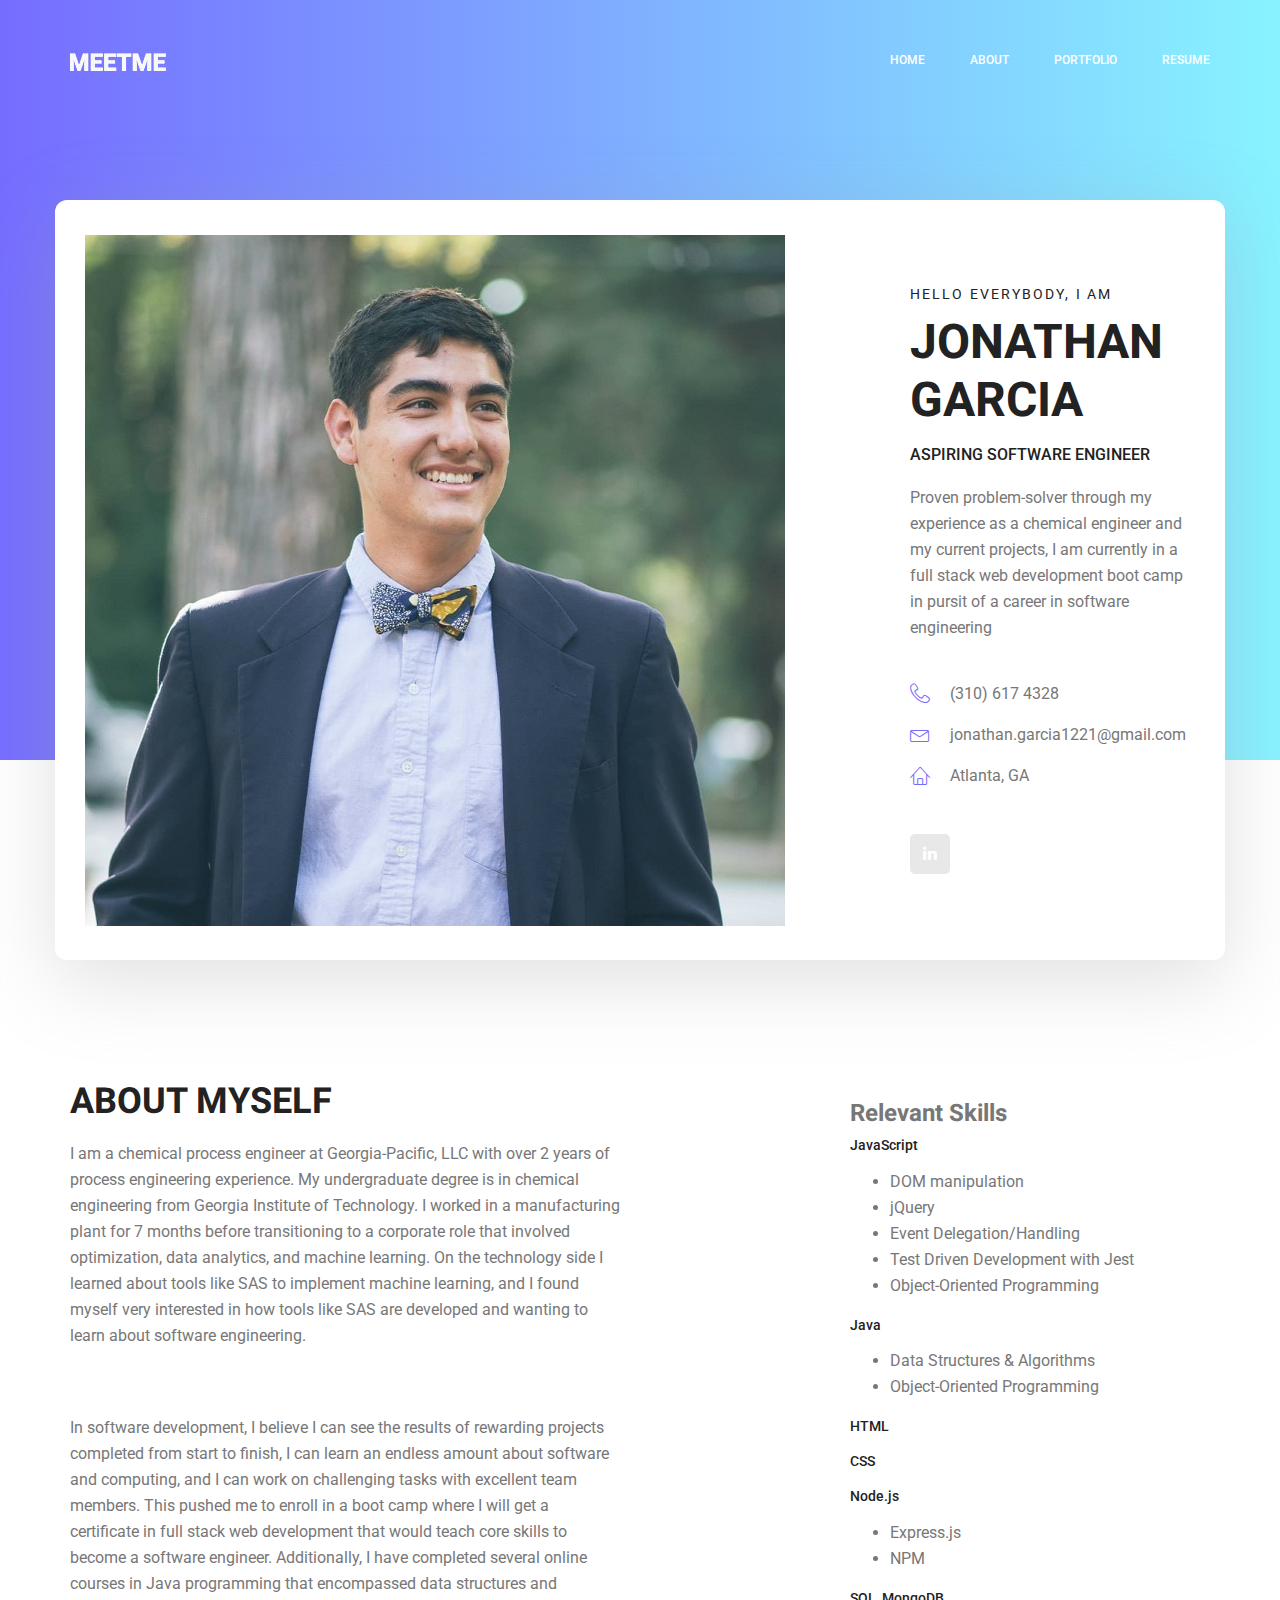
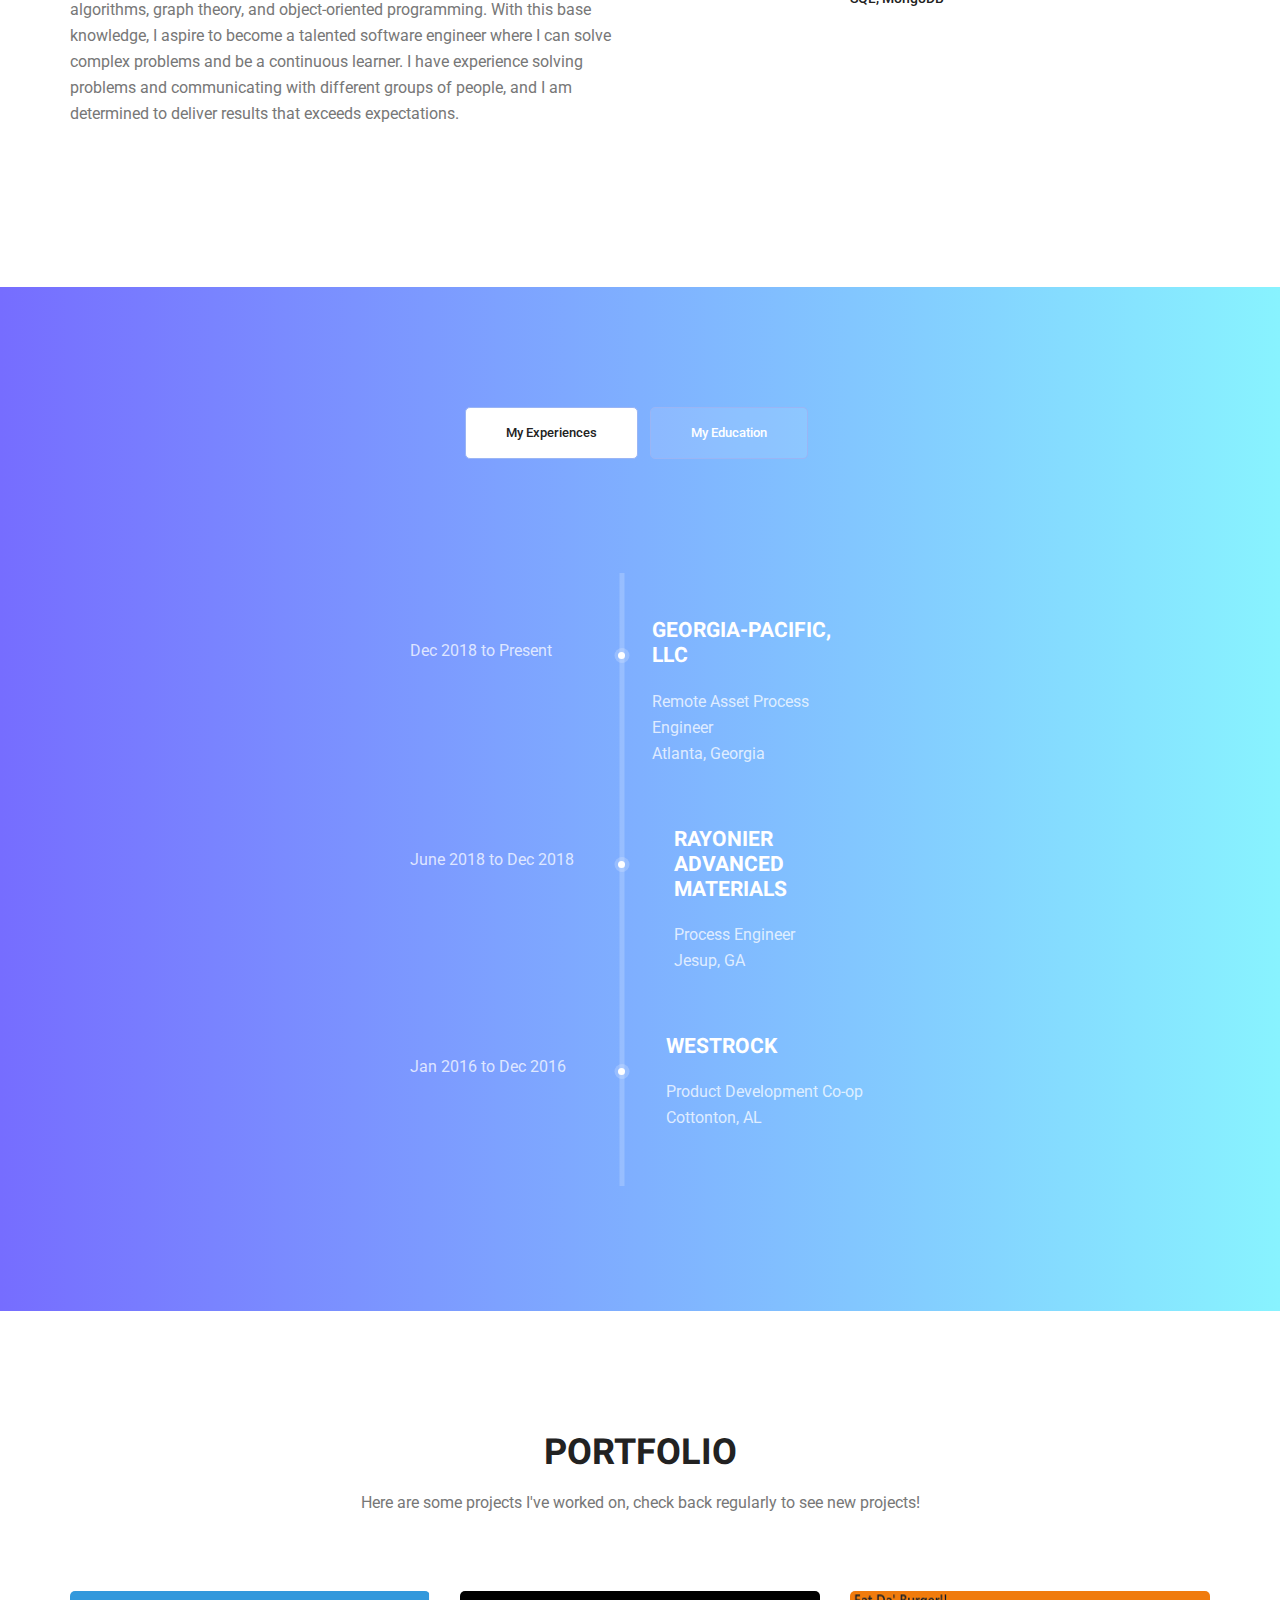
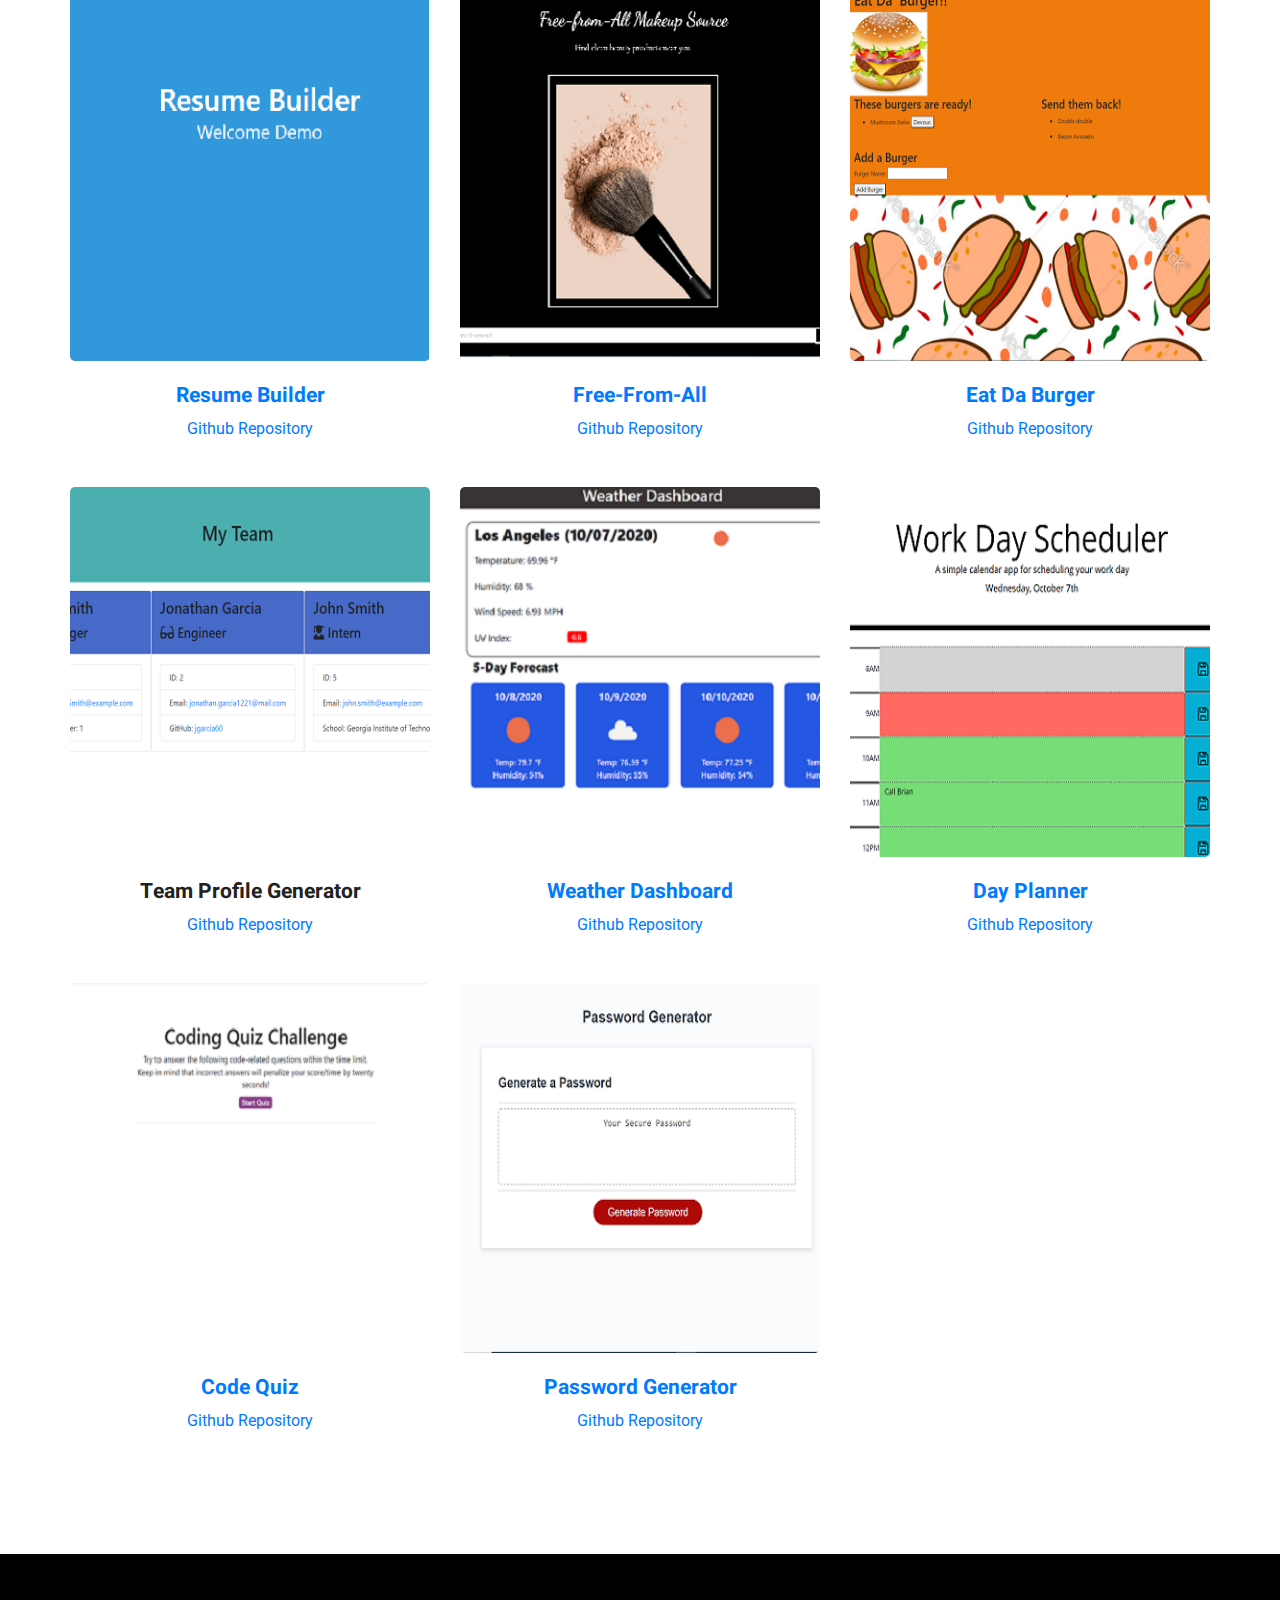
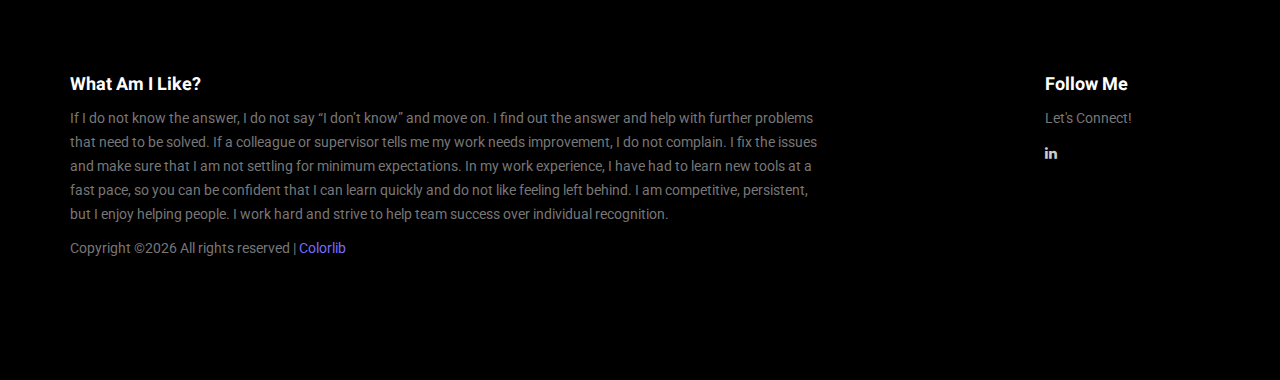
==== commit c7fe36d2: "aligned images and added resume builder" ====
--- a/index.html
+++ b/index.html
@@ -18,7 +18,8 @@
         <link rel="stylesheet" href="vendors/flaticon/flaticon.css">
         <!-- main css -->
         <link rel="stylesheet" href="css/style.css">
-        <link rel="stylesheet" href="css/responsive.css">
+		<link rel="stylesheet" href="css/responsive.css">
+		<link rel="stylesheet" href="css/custom.css">
     </head>
     <body>
         
@@ -144,7 +145,7 @@
 										<li>DOM manipulation</li>
 										<li>jQuery</li>
 										<li>Event Delegation/Handling</li>
-										<li>Test Driven Development</li>
+										<li>Test Driven Development with Jest</li>
 										<li>Object-Oriented Programming</li>
 									</ul>
 									
@@ -170,11 +171,7 @@
 									</ul>
 								</div>
 								<div class="skill_item">
-									<h4>SQL</h4>
-									<ul>
-										<li>MySQL</li>
-										<li>Sequelize ORM</li>
-									</ul>
+									<h4>SQL, MongoDB</h4>
 								</div>
 							</div>
         				</div>
@@ -336,10 +333,22 @@
         	</div>
         	<div class="container">
         		<div class="gallery_f_inner row imageGallery1">
+					<div class="col-lg-4 col-md-4 col-sm-6 brand manipul design print">
+        				<div class="h_gallery_item">
+        					<div class="g_img_item">
+        						<img  class="custom img-fluid" src="./resume-builder.png" alt="">
+        						<!-- <a class="light" href="img/gallery/project-1.jpg"><img src="./free-from-all.png" alt=""></a> -->
+        					</div>
+        					<div class="g_item_text">
+        						<h4><a href="https://damp-tundra-89141.herokuapp.com/" target="_blank" >Resume Builder</a></h4>
+        						<p><a href="https://github.com/jgarcia60/resume-builder" target="_blank">Github Repository</a></p>
+        					</div>
+        				</div>
+					</div>
         			<div class="col-lg-4 col-md-4 col-sm-6 brand manipul design print">
         				<div class="h_gallery_item">
         					<div class="g_img_item">
-        						<img  src="./free-from-all.png" alt="">
+        						<img  class="custom img-fluid" src="./free-from-all.png" alt="">
         						<!-- <a class="light" href="img/gallery/project-1.jpg"><img src="./free-from-all.png" alt=""></a> -->
         					</div>
         					<div class="g_item_text">
@@ -351,7 +360,7 @@
 					<div class="col-lg-4 col-md-4 col-sm-6 brand manipul design print">
         				<div class="h_gallery_item">
         					<div class="g_img_item">
-        						<img  src="./burger-homework.png" alt="">
+        						<img class="custom img-fluid" src="./burger-homework.png" alt="">
         						<!-- <a class="light" href="img/gallery/project-1.jpg"><img src="./free-from-all.png" alt=""></a> -->
         					</div>
         					<div class="g_item_text">
@@ -363,7 +372,7 @@
 					<div class="col-lg-4 col-md-4 col-sm-6 brand manipul design">
         				<div class="h_gallery_item">
         					<div class="g_img_item">
-        						<img class="img-fluid" src="./team-profile-generator.png" alt="">
+        						<img class="custom img-fluid" src="./team-profile-generator.png" alt="">
         						<!-- <a class="light" href="img/gallery/project-5.jpg"><img src="img/gallery/icon.png" alt=""></a> -->
         					</div>
         					<div class="g_item_text">
@@ -375,7 +384,7 @@
         			<div class="col-lg-4 col-md-4 col-sm-6 brand manipul creative">
         				<div class="h_gallery_item">
         					<div class="g_img_item">
-        						<img class="img-fluid" src="./weather-dashboard.png" alt="">
+        						<img class="custom img-fluid" src="./weather-dashboard.png" alt="">
         						<!-- <a class="light" href="img/gallery/project-2.jpg"><img src="img/gallery/icon.png" alt=""></a> -->
         					</div>
         					<div class="g_item_text">
@@ -387,7 +396,7 @@
         			<div class="col-lg-4 col-md-4 col-sm-6 manipul creative design print">
         				<div class="h_gallery_item">
         					<div class="g_img_item">
-        						<img class="img-fluid" src="./work-day-scheduler.png" alt="">
+        						<img class="custom img-fluid" src="./work-day-scheduler.png" alt="">
         						<!-- <a class="light" href="img/gallery/project-3.jpg"><img src="img/gallery/icon.png" alt=""></a> -->
         					</div>
         					<div class="g_item_text">
@@ -399,7 +408,7 @@
         			<div class="col-lg-4 col-md-4 col-sm-6 brand creative print">
         				<div class="h_gallery_item">
         					<div class="g_img_item">
-        						<img class="img-fluid" src="./code-quiz.png" alt="">
+        						<img class="custom img-fluid" src="./code-quiz.png" alt="">
         						<!-- <a class="light" href="img/gallery/project-4.jpg"><img src="img/gallery/icon.png" alt=""></a> -->
         					</div>
         					<div class="g_item_text">
@@ -411,7 +420,7 @@
         			<div class="col-lg-4 col-md-4 col-sm-6 brand manipul design">
         				<div class="h_gallery_item">
         					<div class="g_img_item">
-        						<img class="img-fluid" src="./password-generator.png" alt="">
+        						<img class="custom img-fluid" src="./password-generator.png" alt="">
         						<!-- <a class="light" href="img/gallery/project-5.jpg"><img src="img/gallery/icon.png" alt=""></a> -->
         					</div>
         					<div class="g_item_text">
--- a/css/custom.css
+++ b/css/custom.css
@@ -0,0 +1,4 @@
+.custom {
+    width: 375px;
+    height: 370px;
+}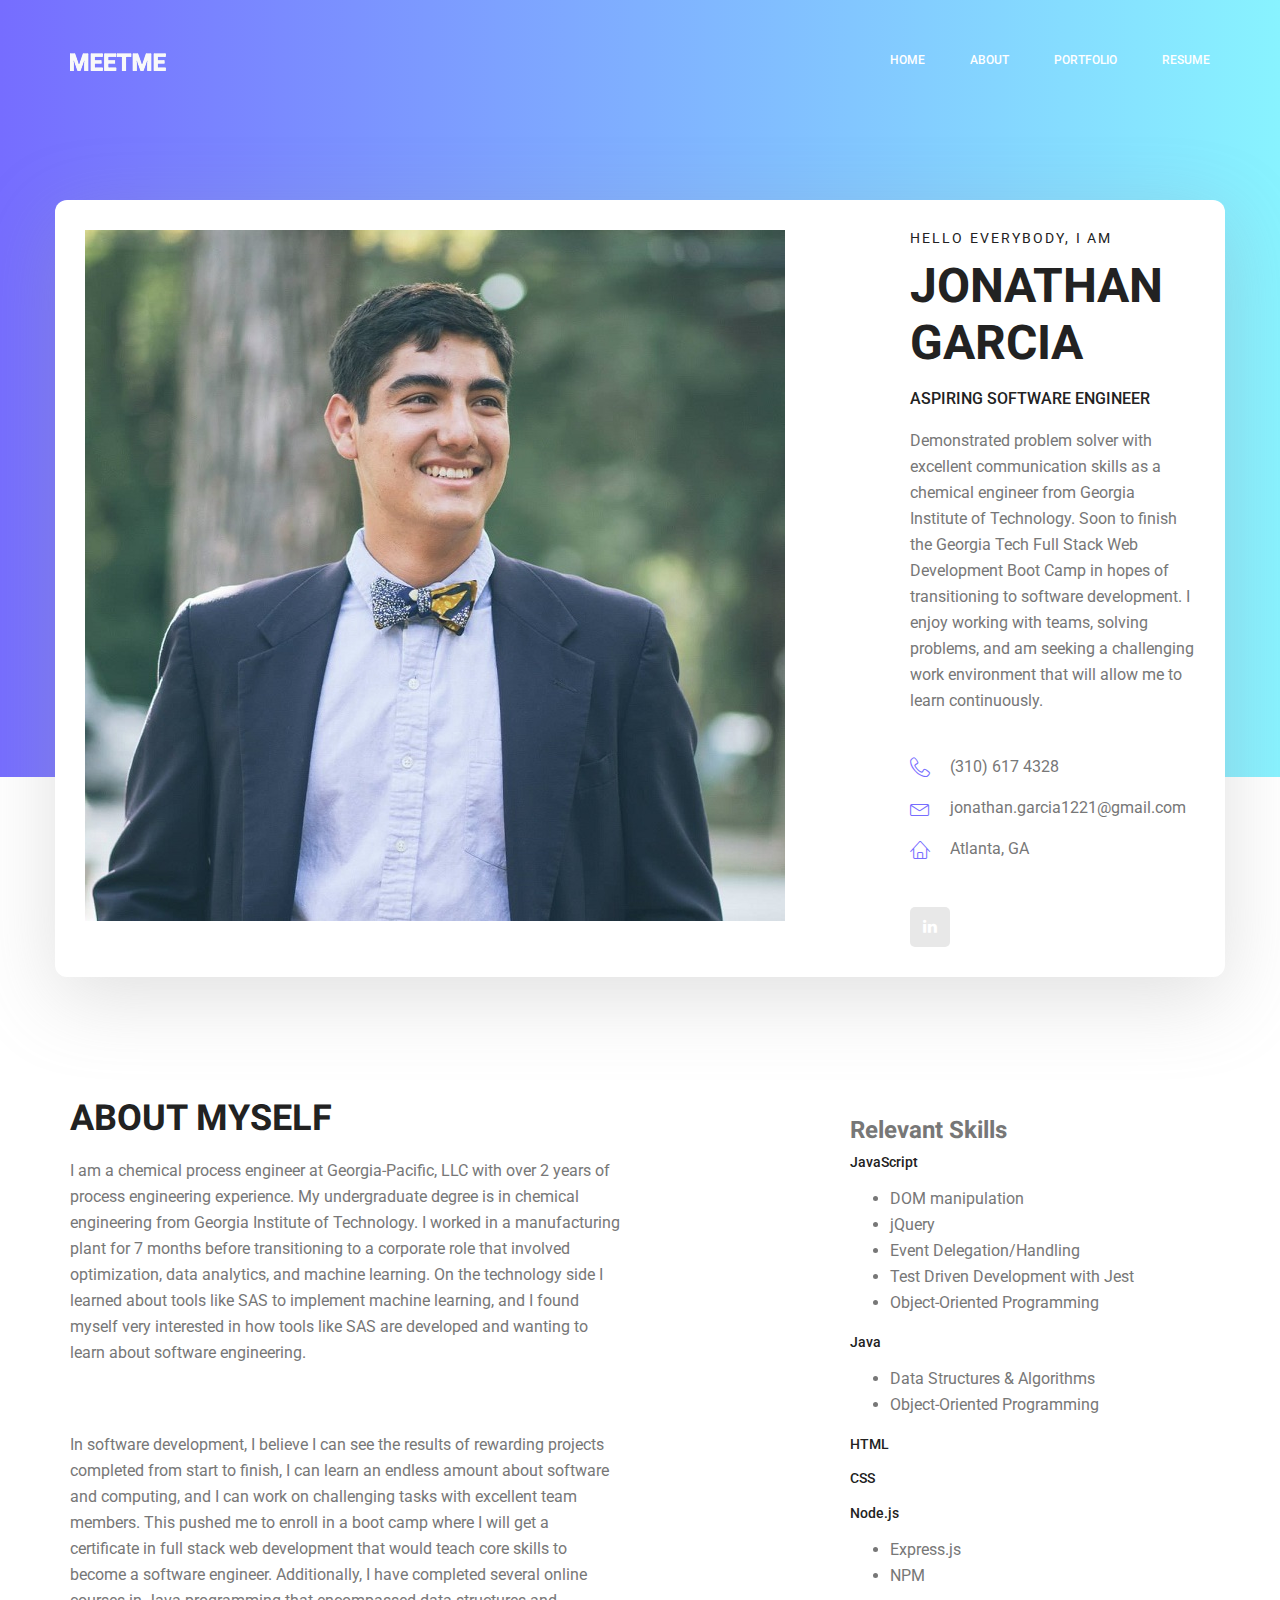
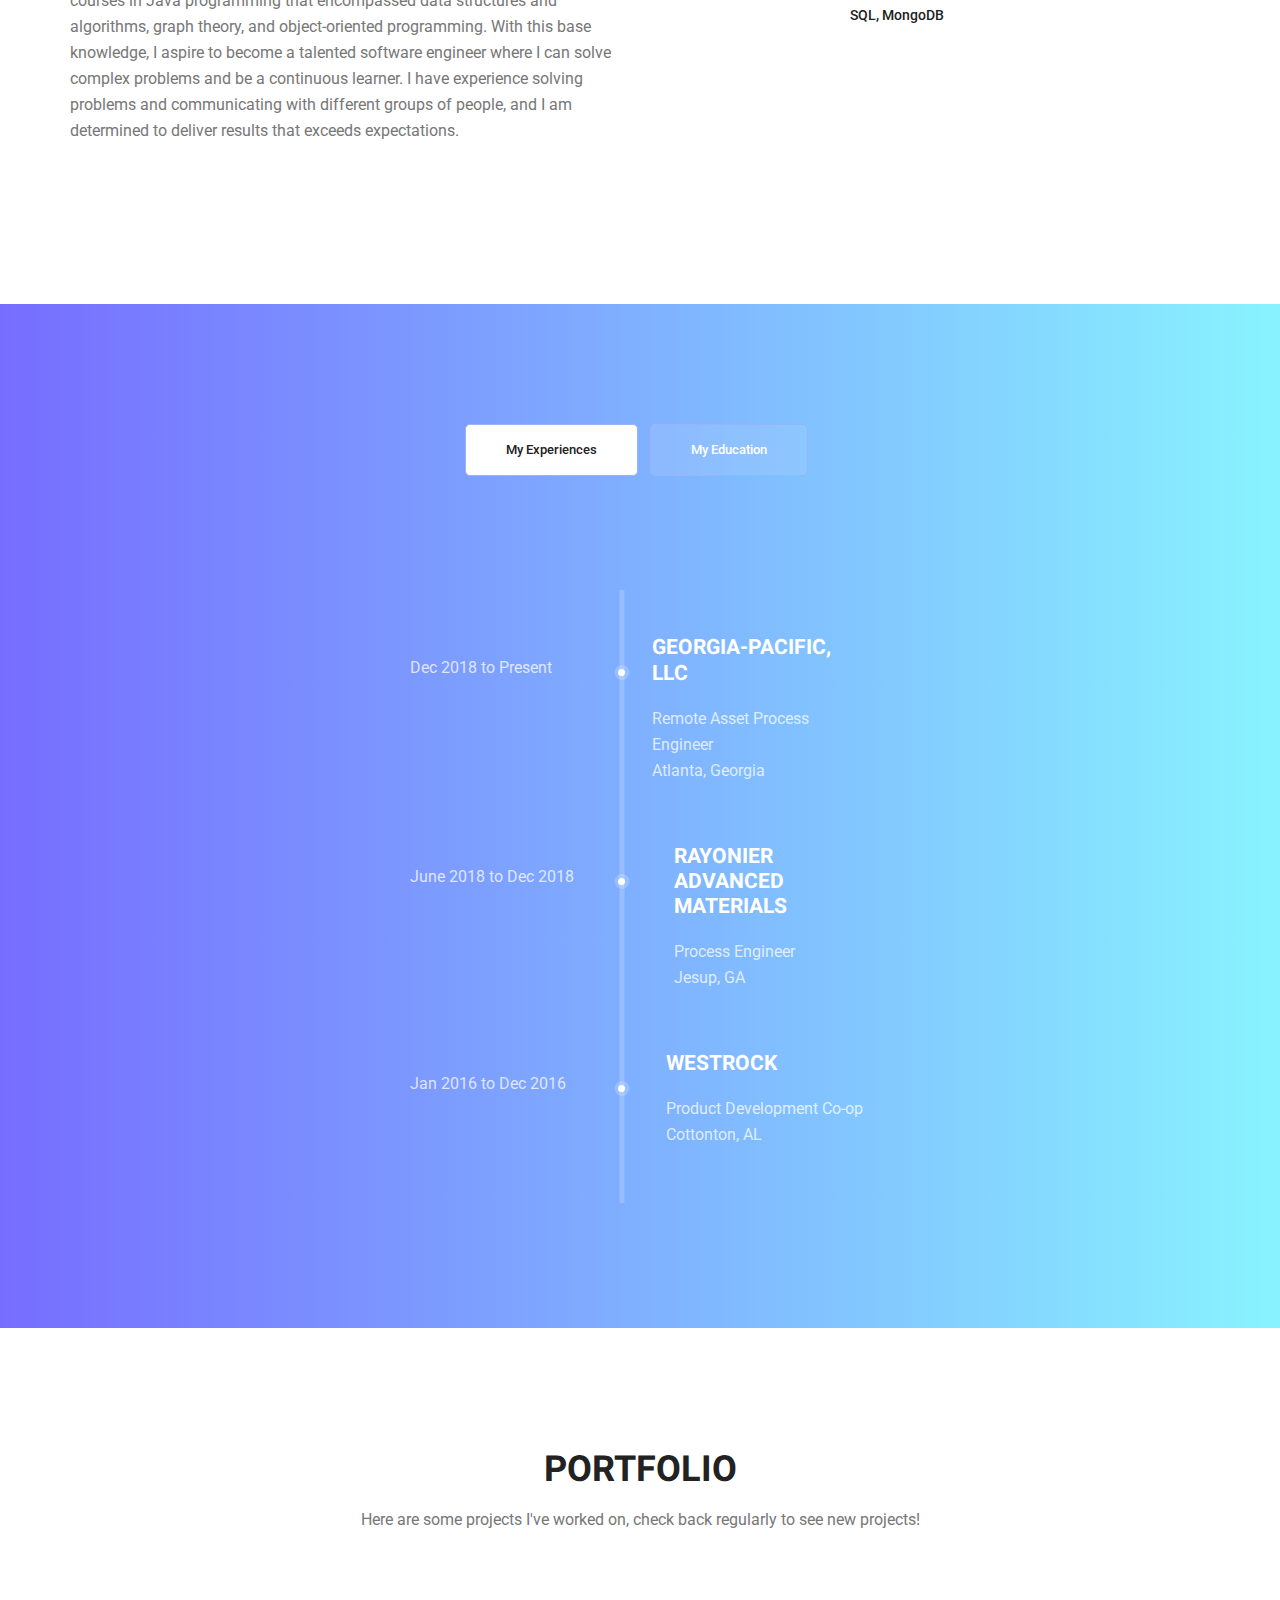
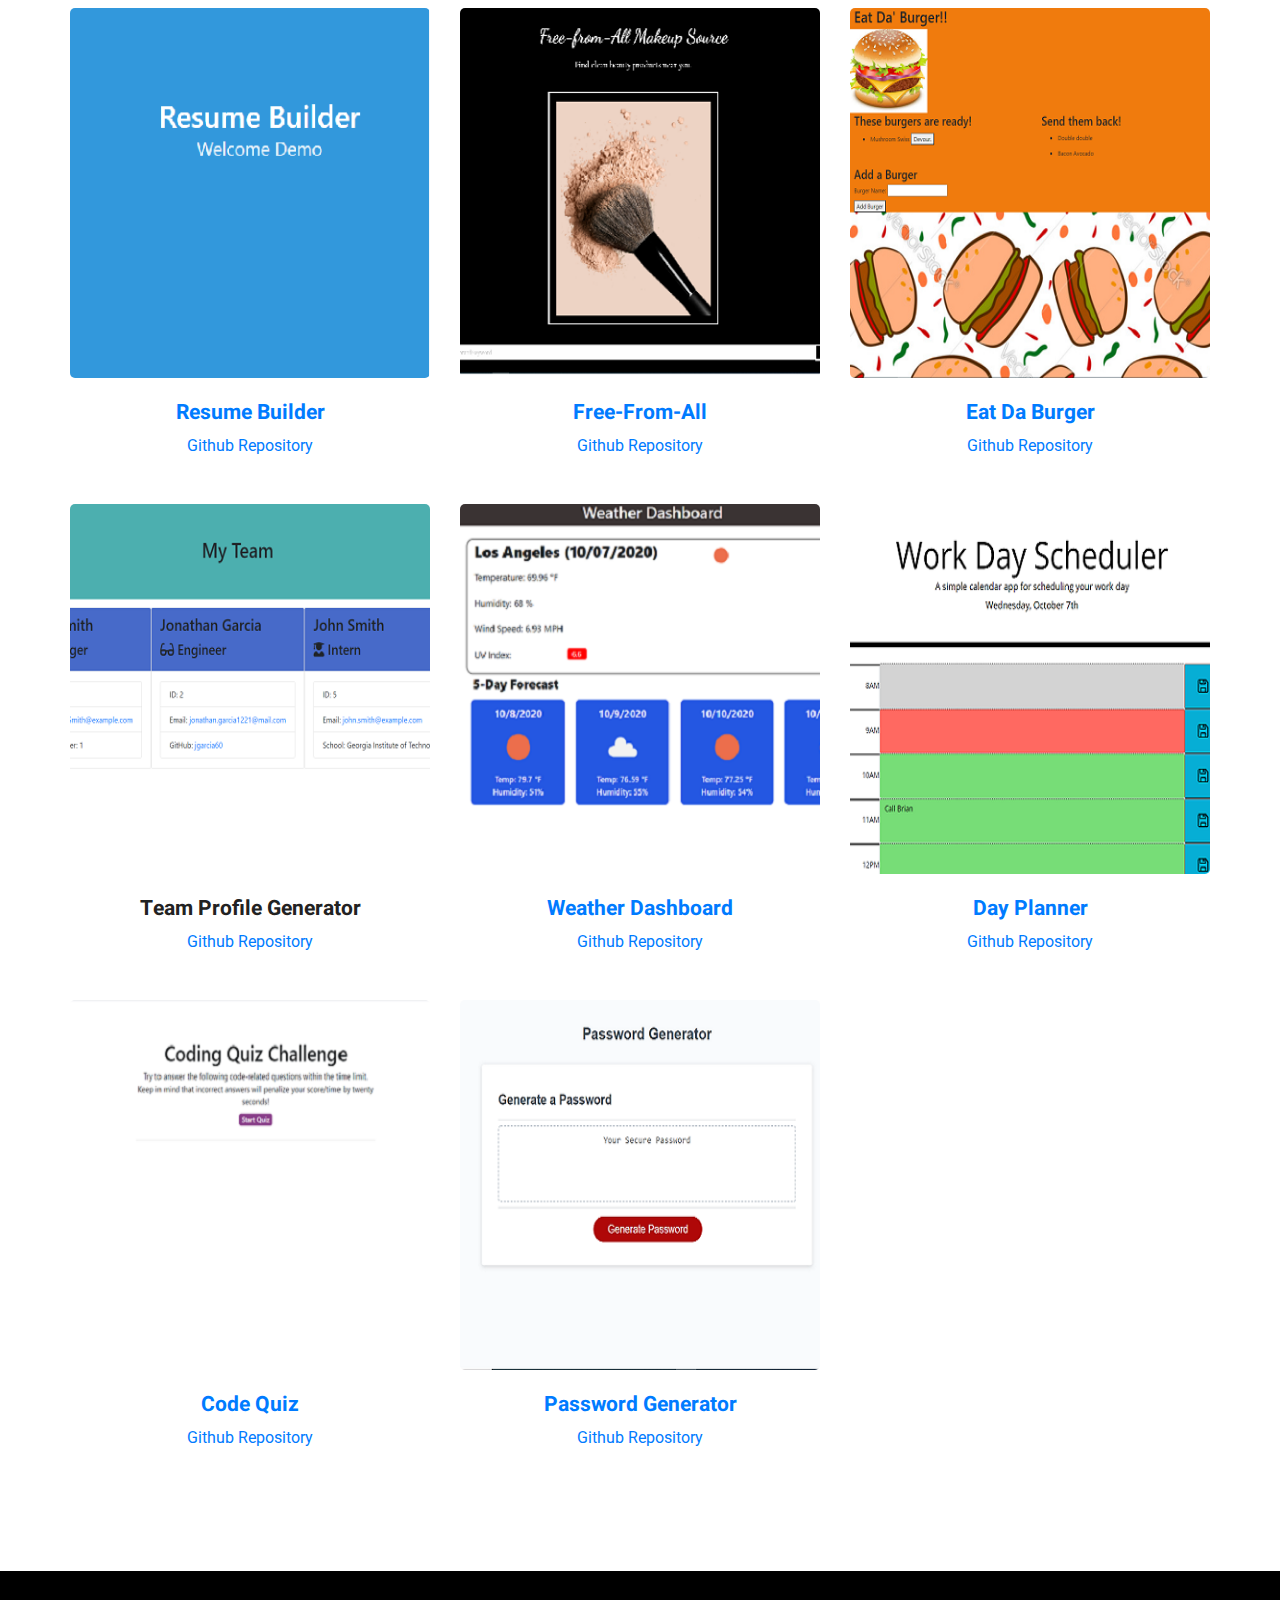
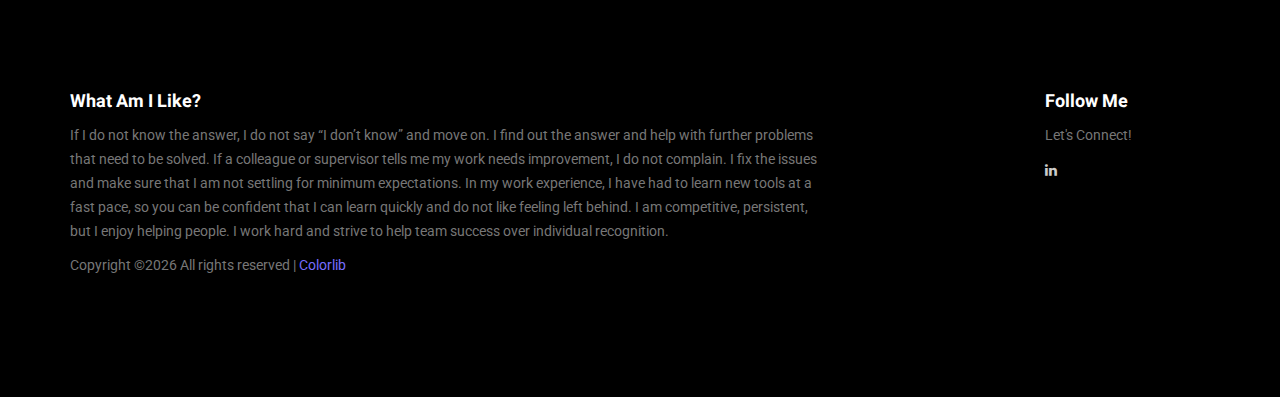
==== commit 2f76dbe2: "updated about me statement" ====
--- a/index.html
+++ b/index.html
@@ -78,7 +78,7 @@
 									<h6>Hello Everybody, i am</h6>
 									<h3>Jonathan Garcia</h3>
 									<h4>Aspiring Software Engineer</h4>
-									<p>Proven problem-solver through my experience as a chemical engineer and my current projects, I am currently in a full stack web development boot camp in pursit of a career in software engineering</p>
+									<p>Demonstrated problem solver with excellent communication skills as a chemical engineer from Georgia Institute of Technology. Soon to finish the Georgia Tech Full Stack Web Development Boot Camp in hopes of transitioning to software development. I enjoy working with teams, solving problems, and am seeking a challenging work environment that will allow me to learn continuously.</p>
 									<ul class="list basic_info">
 										<!-- <li><a href="#"><i class="lnr lnr-calendar-full"></i> 31st December, 1992</a></li> -->
 										<li><a href="#"><i class="lnr lnr-phone-handset"></i> (310) 617 4328</a></li>
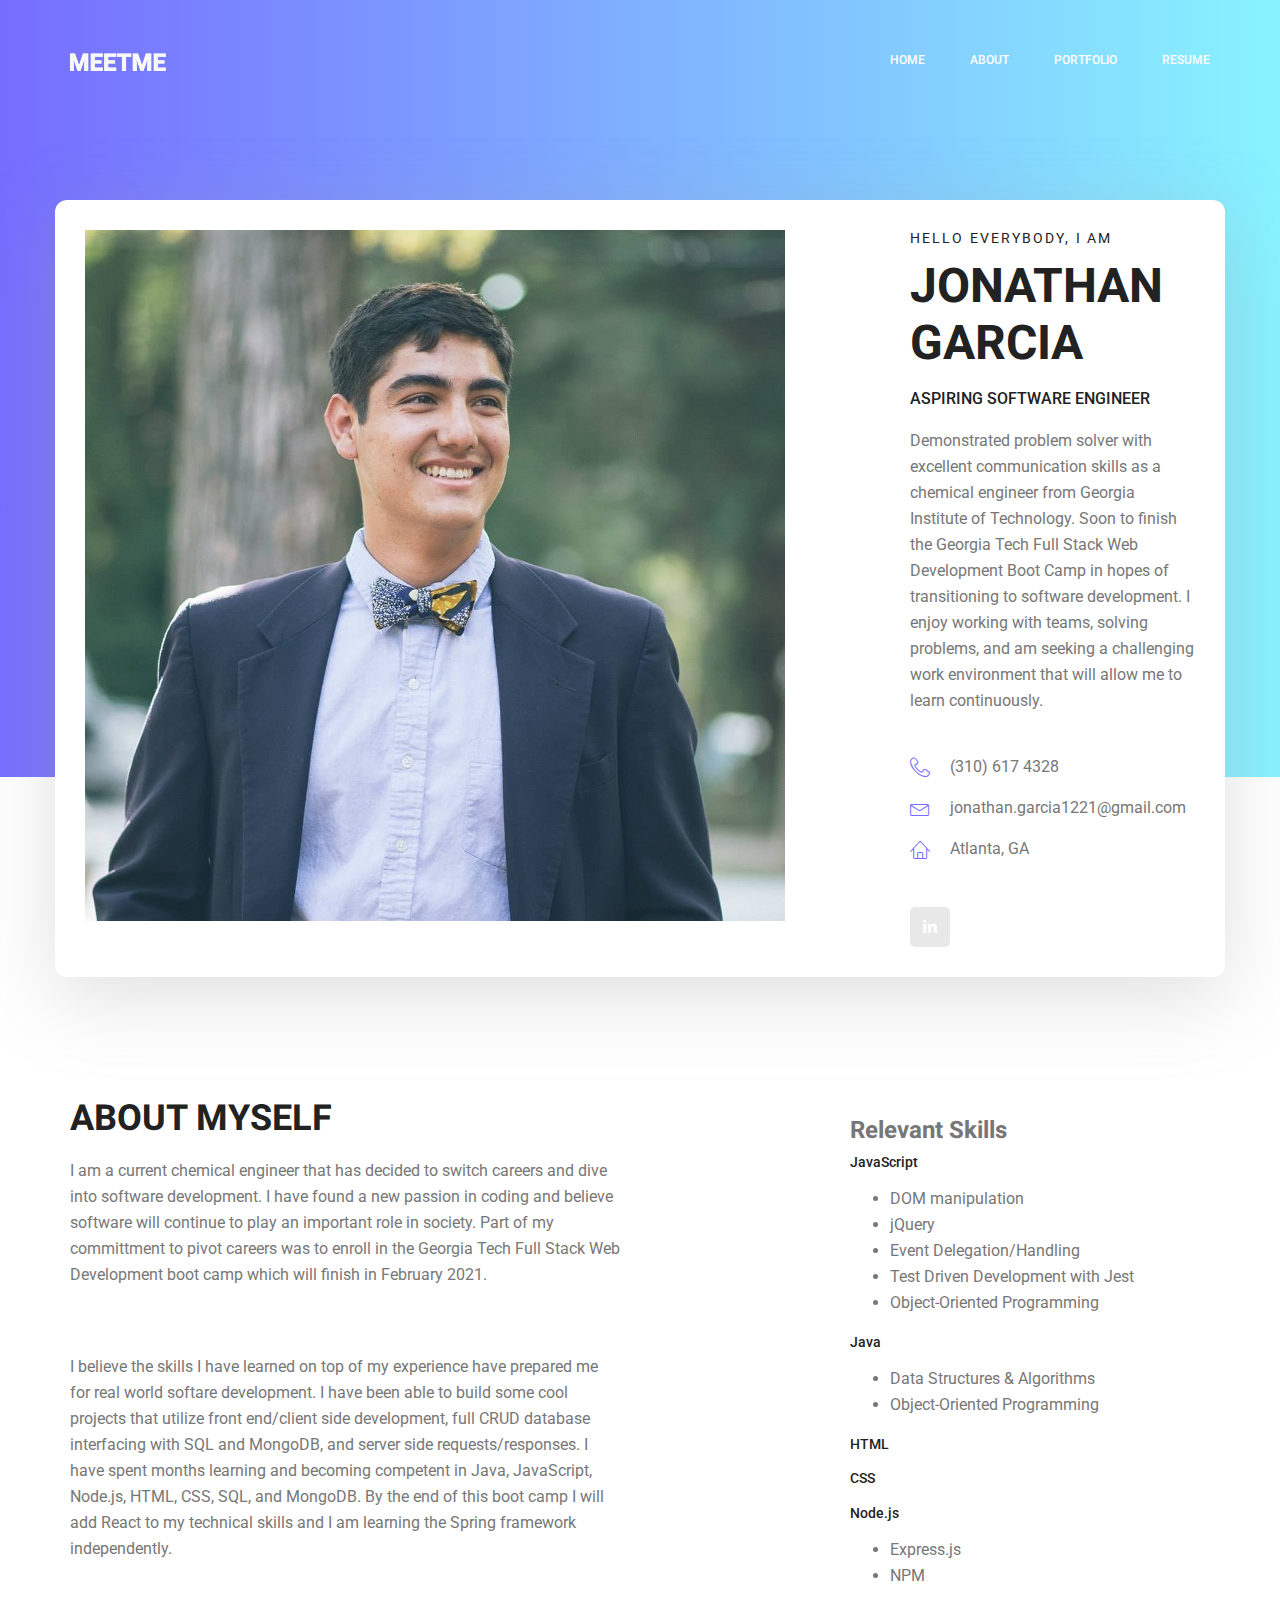
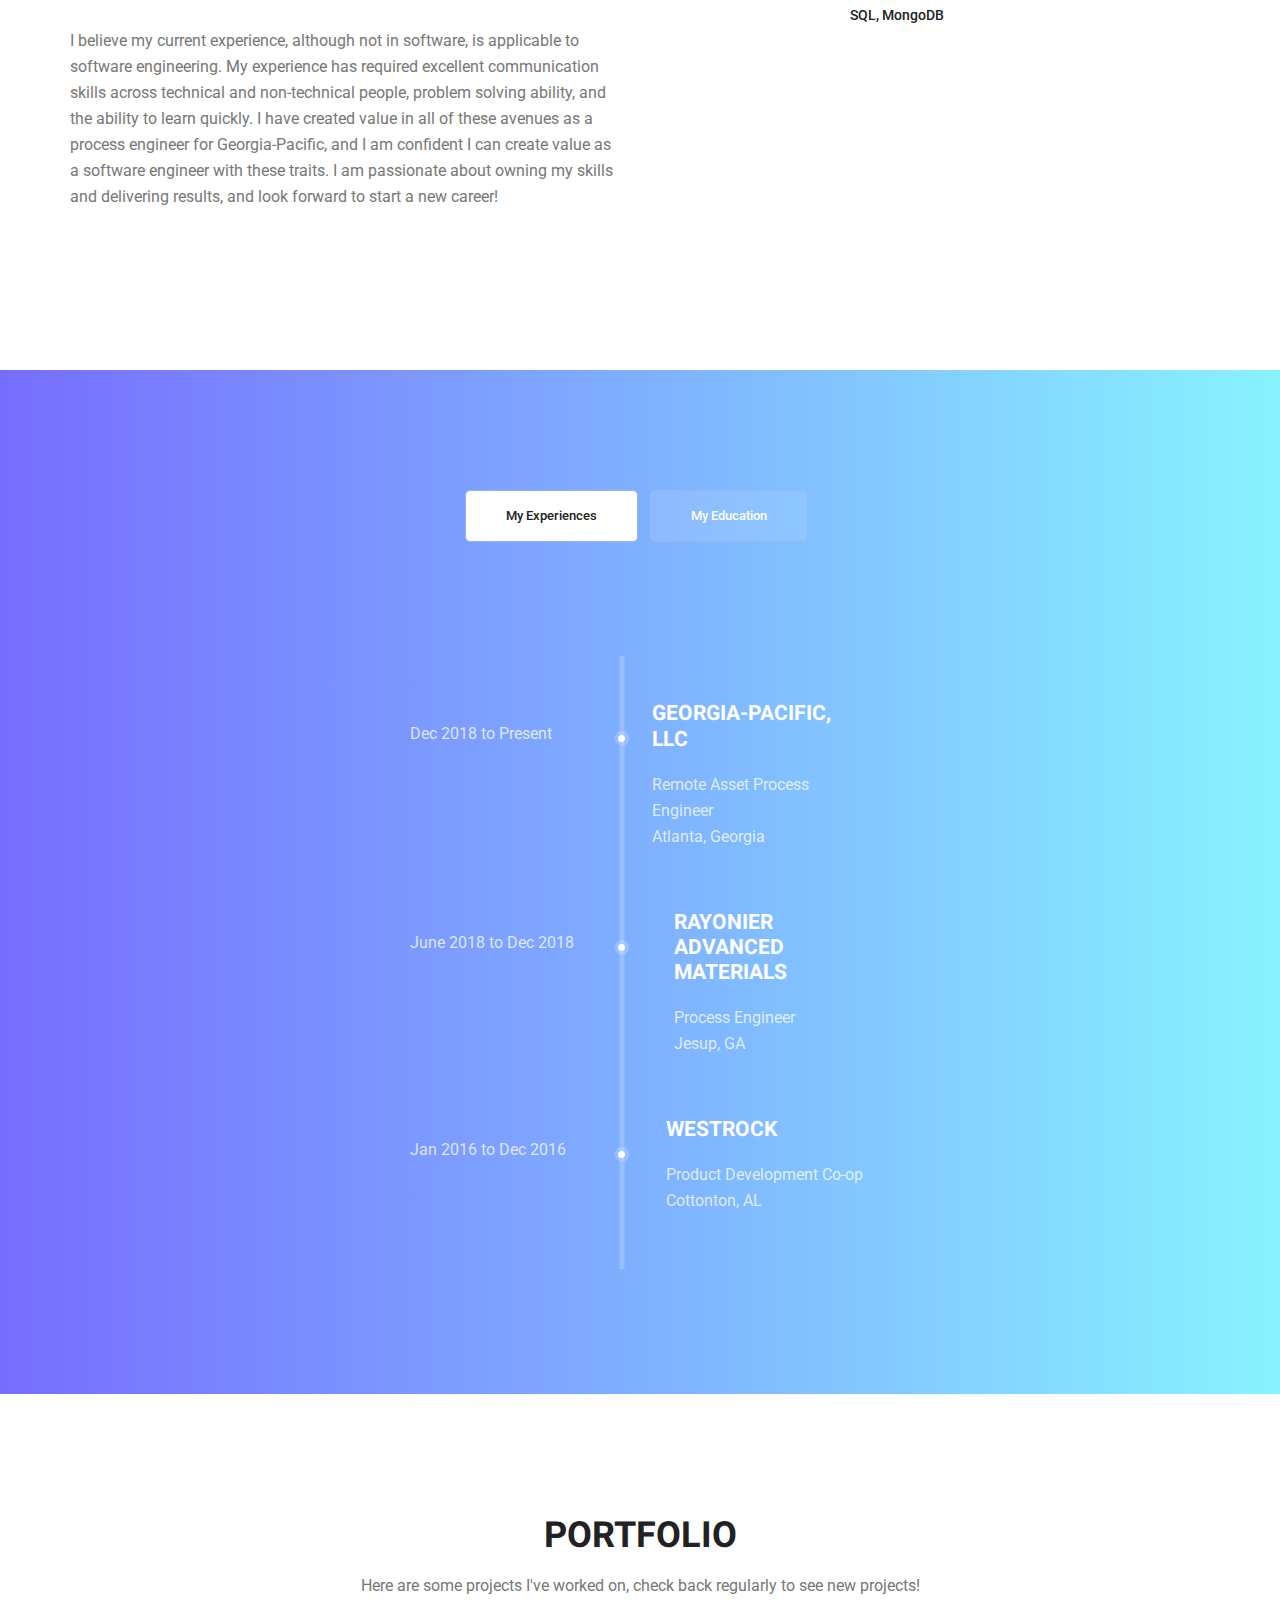
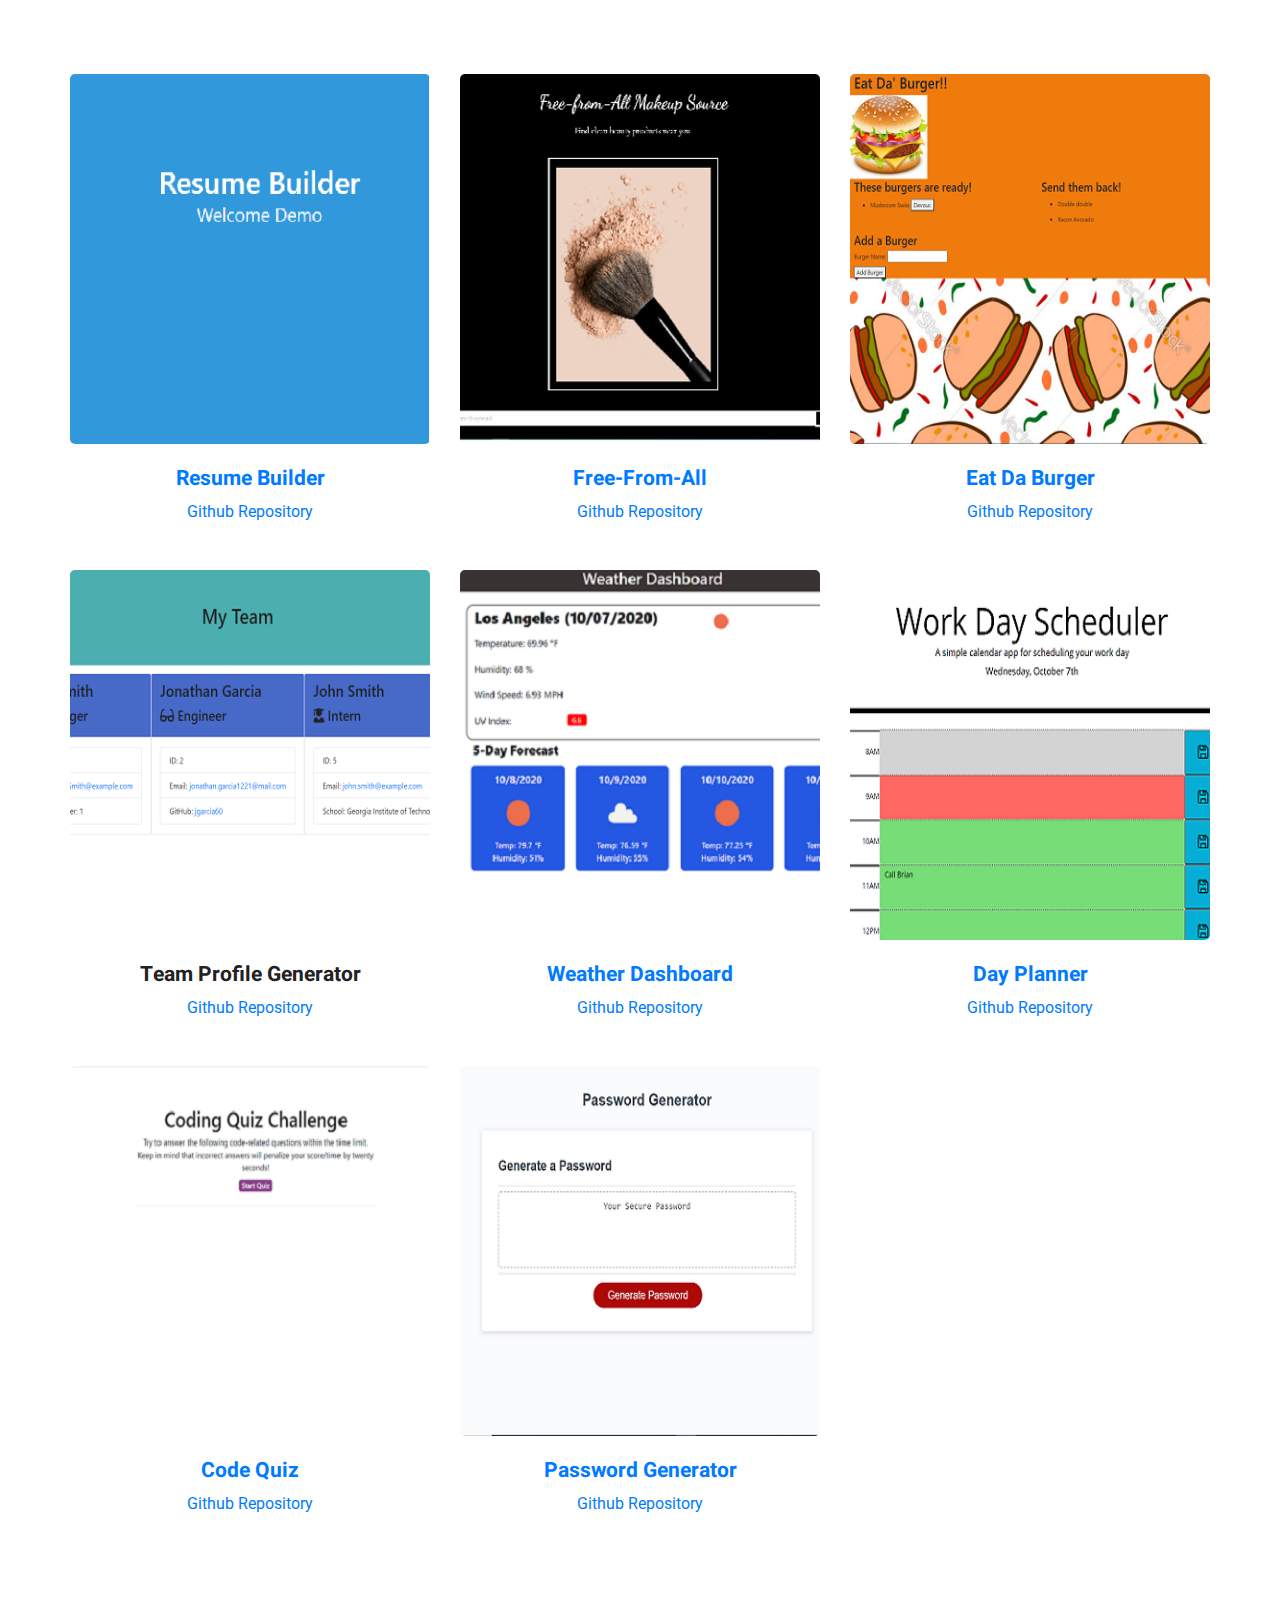
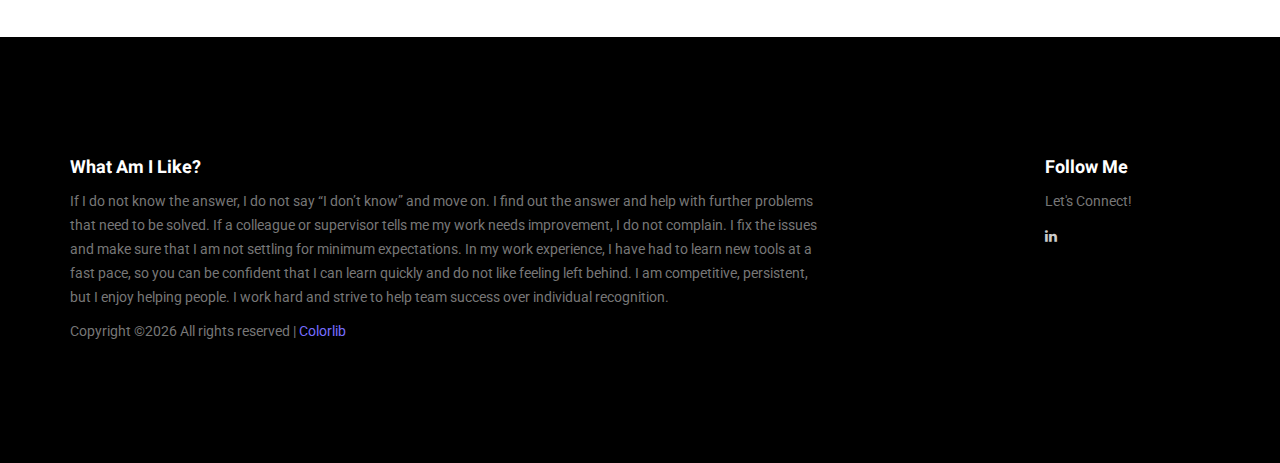
==== commit d4cd86f4: "changed about myself section" ====
--- a/index.html
+++ b/index.html
@@ -106,10 +106,14 @@
         			<div class="col-lg-8">
         				<div class="welcome_text">
         					<h4>About Myself</h4>
-        					<p>I am a chemical process engineer at Georgia-Pacific, LLC with over 2 years of process engineering experience. My undergraduate degree is in chemical engineering from Georgia Institute of Technology. I worked in a manufacturing plant for 7 months before transitioning to a corporate role that involved optimization, data analytics, and machine learning. On the technology side I learned about tools like SAS to implement machine learning, and I found myself very interested in how tools like SAS are developed and wanting to learn about software engineering. </p>
+        					<!-- <p>I am a chemical process engineer at Georgia-Pacific, LLC with over 2 years of process engineering experience. My undergraduate degree is in chemical engineering from Georgia Institute of Technology. I worked in a manufacturing plant for 7 months before transitioning to a corporate role that involved optimization, data analytics, and machine learning. On the technology side I learned about tools like SAS to implement machine learning, and I found myself very interested in how tools like SAS are developed and wanting to learn about software engineering. </p> -->
+							<p>I am a current chemical engineer that has decided to switch careers and dive into software development. I have found a new passion in coding and believe software will continue to play an important role in society. Part of my committment to pivot careers was to enroll in the Georgia Tech Full Stack Web Development boot camp which will finish in February 2021.</p>
 							<br>
-							<p>In software development, I believe I can see the results of rewarding projects completed from start to finish, I can learn an endless amount about software and computing, and I can work on challenging tasks with excellent team members. This pushed me to enroll in a boot camp where I will get a certificate in full stack web development that would teach core skills to become a software engineer.  Additionally, I have completed several online courses in Java programming that encompassed data structures and algorithms, graph theory, and object-oriented programming. With this base knowledge, I aspire to become a talented software engineer where I can solve complex problems and be a continuous learner. I have experience solving problems and communicating with different groups of people, and I am determined to deliver results that exceeds expectations.
-							</p>
+							<p>I believe the skills I have learned on top of my experience have prepared me for real world softare development. I have been able to build some cool projects that utilize front end/client side development, full CRUD database interfacing with SQL and MongoDB, and server side requests/responses. I have spent months learning and becoming competent in Java, JavaScript, Node.js, HTML, CSS, SQL, and MongoDB. By the end of this boot camp I will add React to my technical skills and I am learning the Spring framework independently.</p>
+							<br>
+							<p>I believe my current experience, although not in software, is applicable to software engineering. My experience has required excellent communication skills across technical and non-technical people, problem solving ability, and the ability to learn quickly. I have created value in all of these avenues as a process engineer for Georgia-Pacific, and I am confident I can create value as a software engineer with these traits. I am passionate about owning my skills and delivering results, and look forward to start a new career!</p>
+							<!-- <p>In software development, I believe I can see the results of rewarding projects completed from start to finish, I can learn an endless amount about software and computing, and I can work on challenging tasks with excellent team members. This pushed me to enroll in a boot camp where I will get a certificate in full stack web development that would teach core skills to become a software engineer.  Additionally, I have completed several online courses in Java programming that encompassed data structures and algorithms, graph theory, and object-oriented programming. With this base knowledge, I aspire to become a talented software engineer where I can solve complex problems and be a continuous learner. I have experience solving problems and communicating with different groups of people, and I am determined to deliver results that exceeds expectations.
+							</p> -->
         					<!-- <div class="row">
         						<div class="col-md-4">
         							<div class="wel_item">
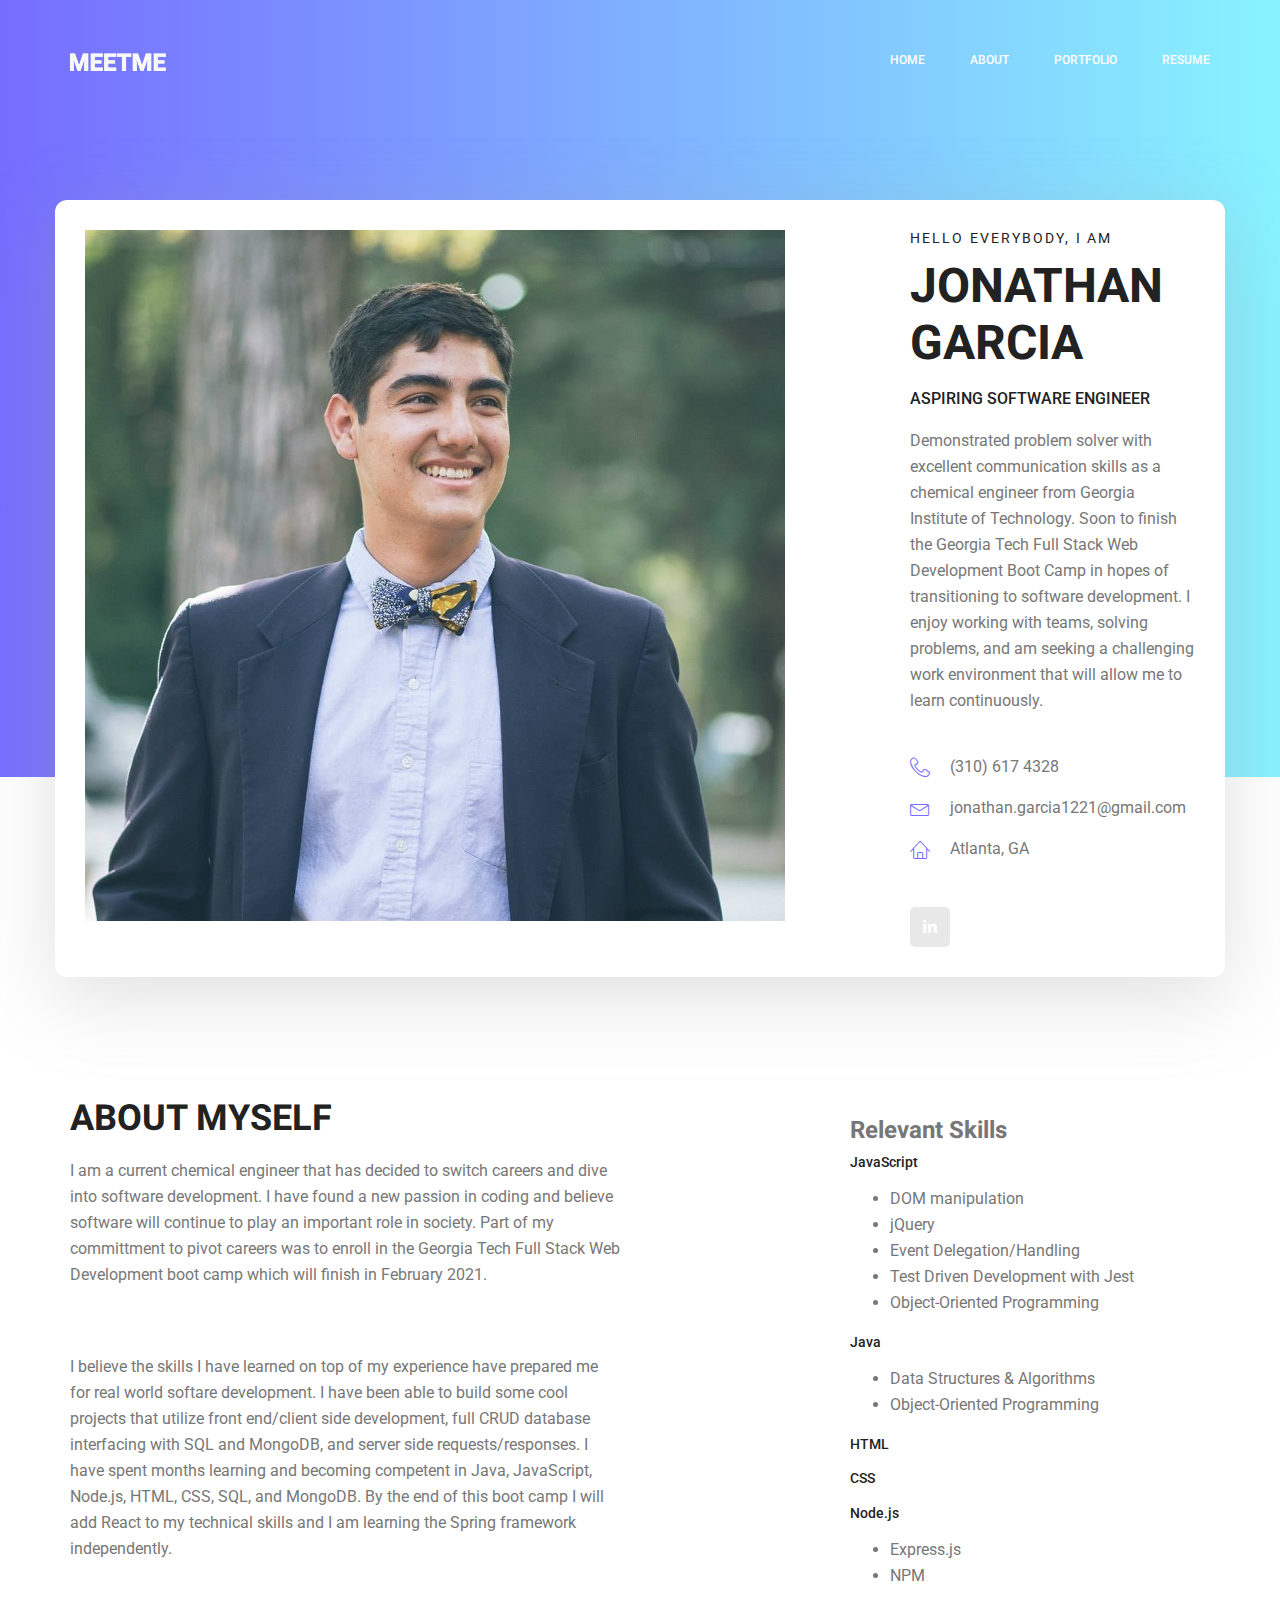
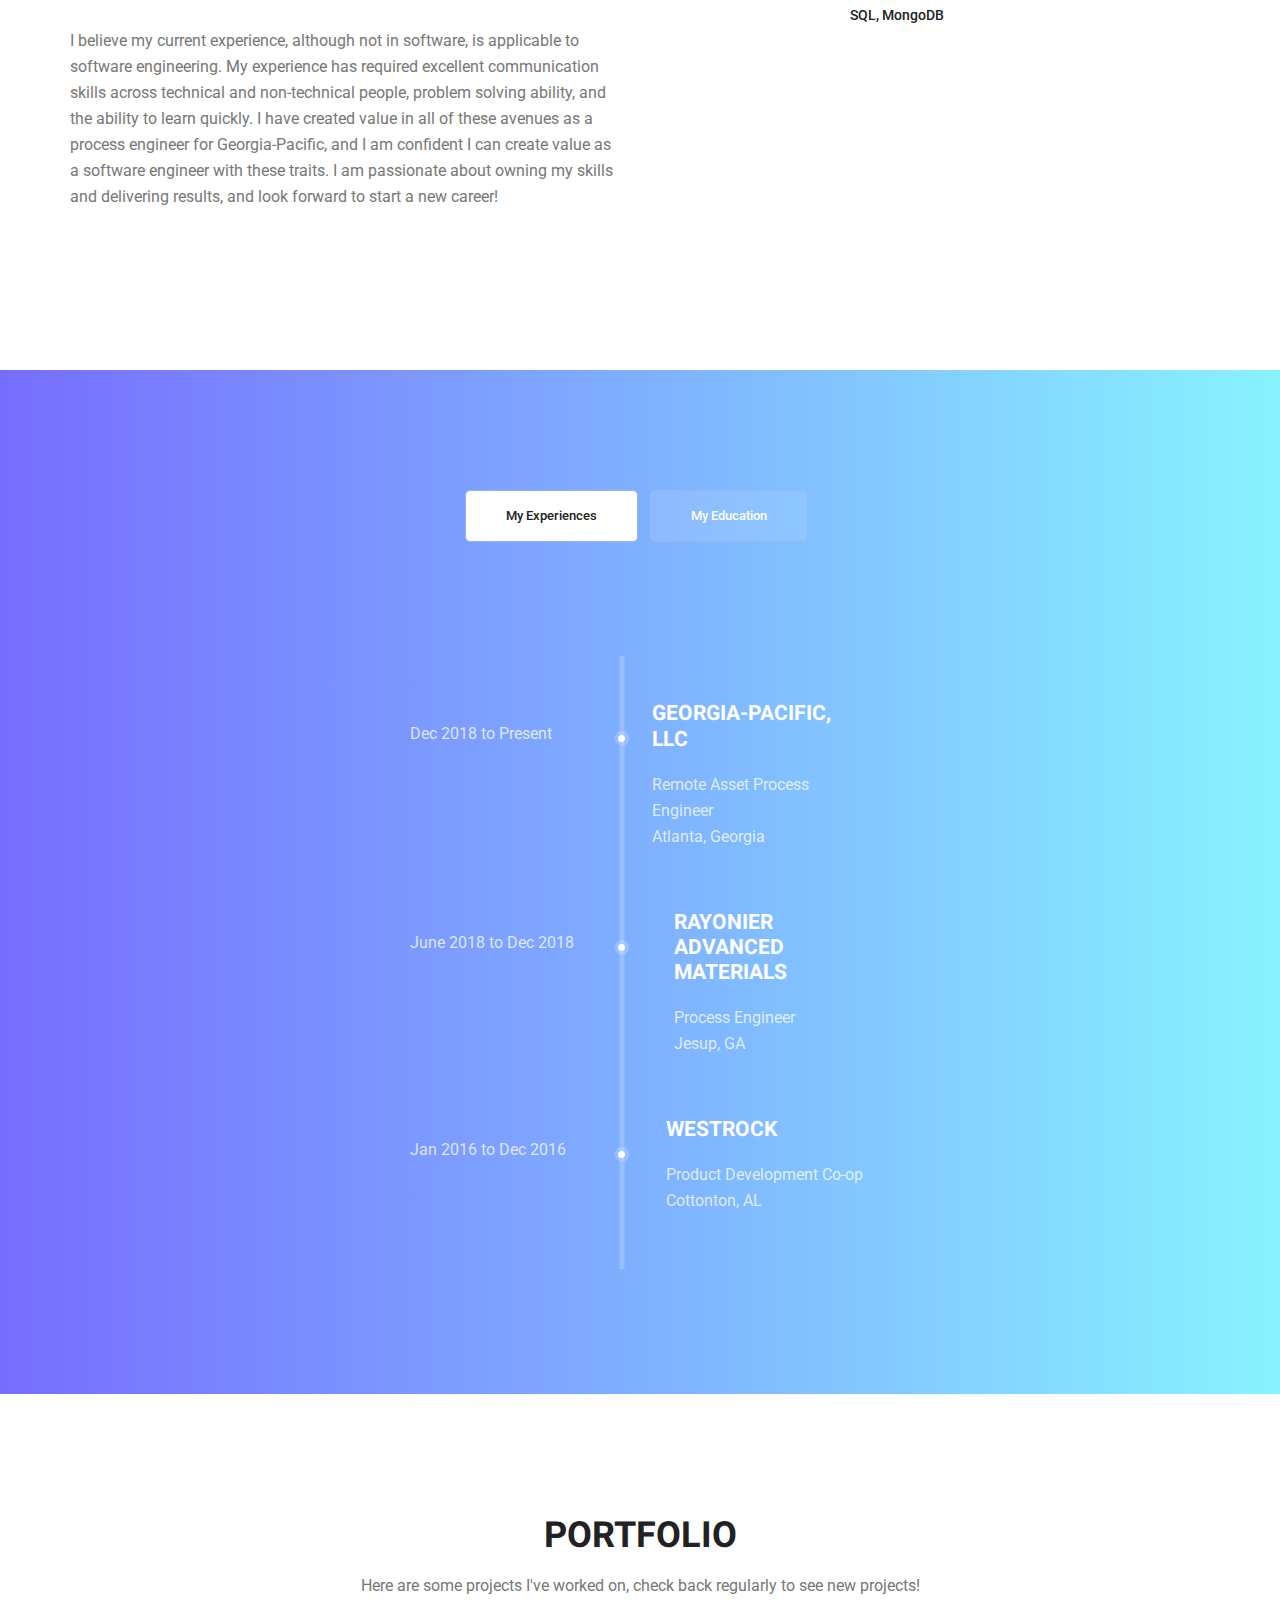
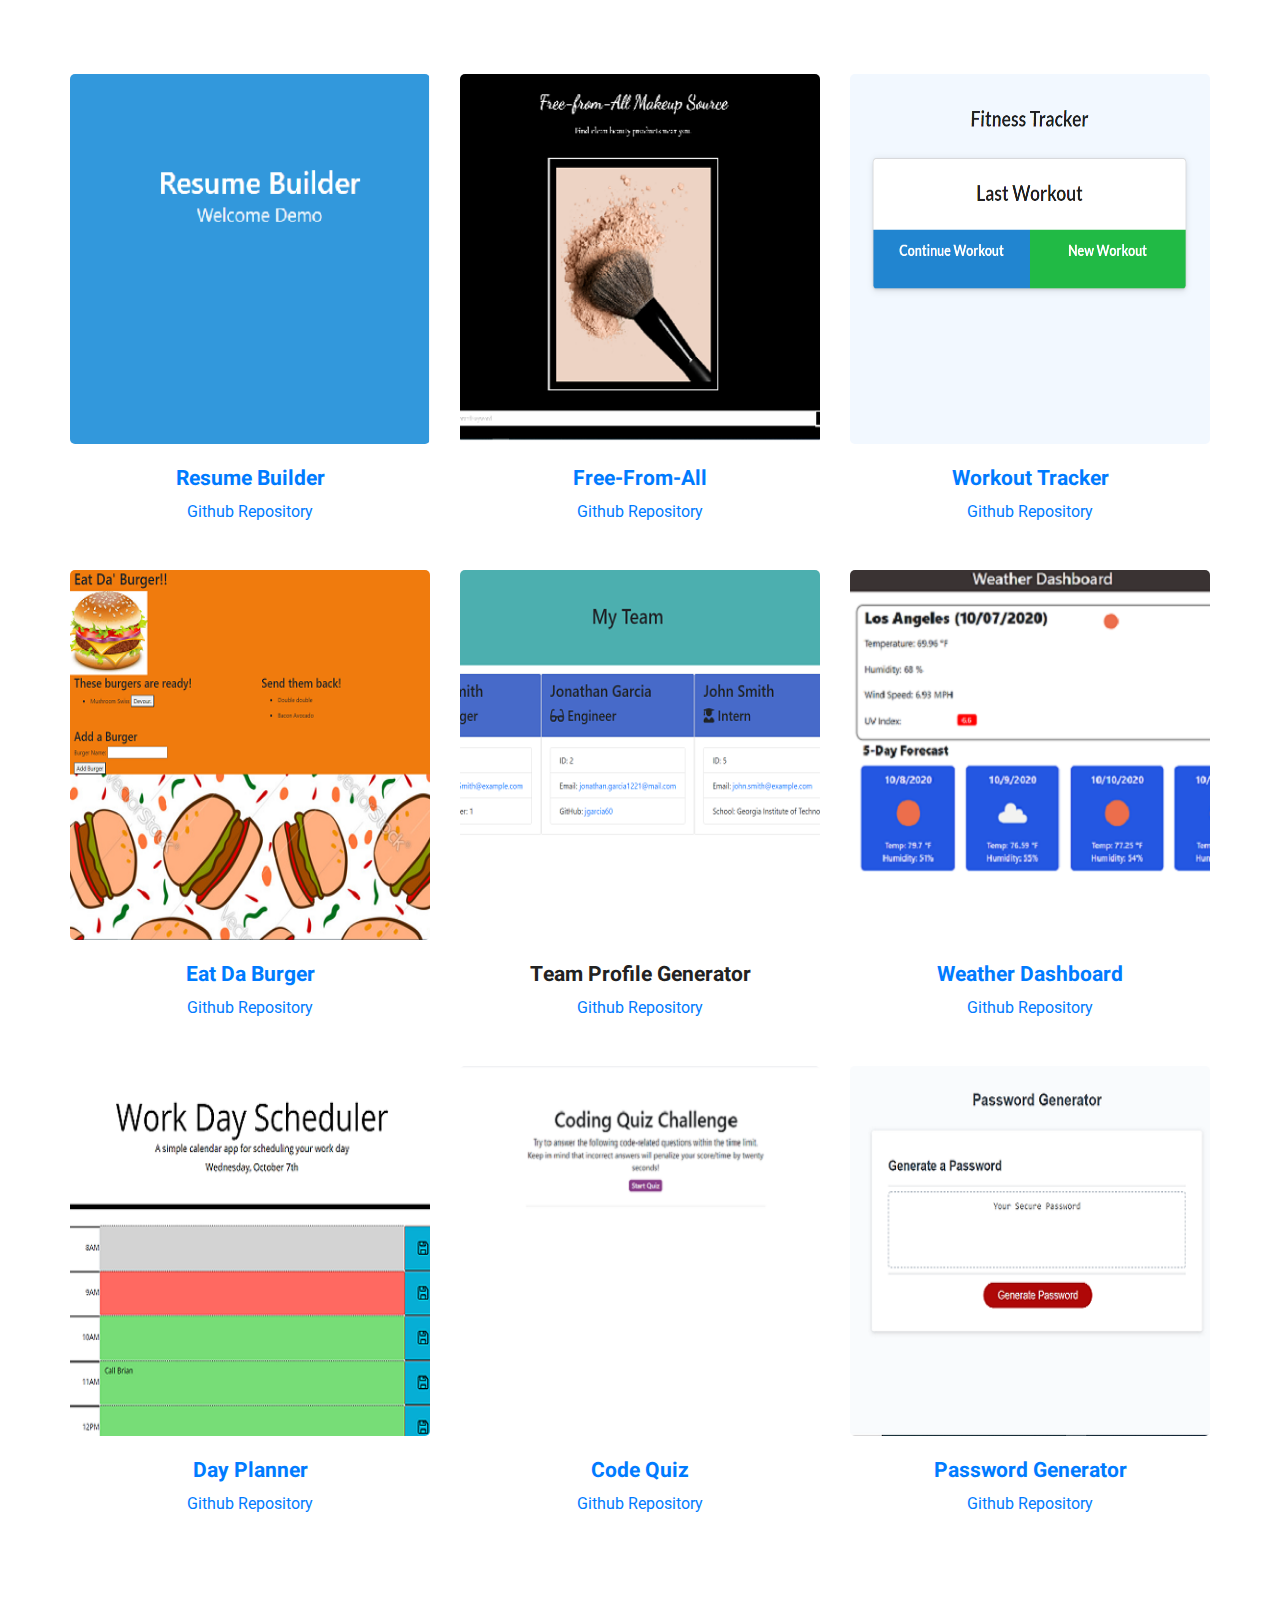
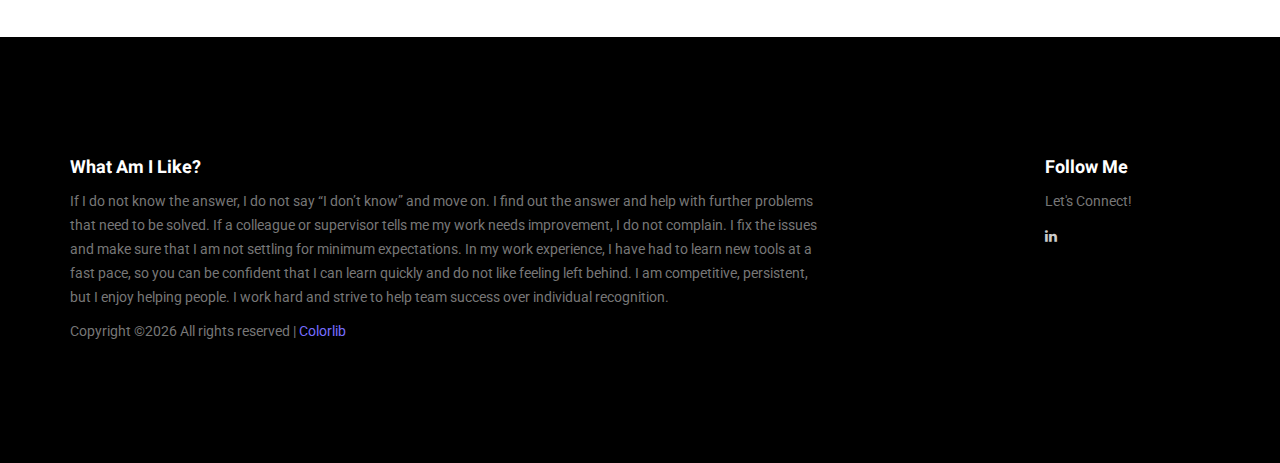
==== commit eebb4080: "added workout tracker" ====
--- a/index.html
+++ b/index.html
@@ -364,6 +364,18 @@
 					<div class="col-lg-4 col-md-4 col-sm-6 brand manipul design print">
         				<div class="h_gallery_item">
         					<div class="g_img_item">
+        						<img  class="custom img-fluid" src="./workout-tracker.png" alt="">
+        						<!-- <a class="light" href="img/gallery/project-1.jpg"><img src="./free-from-all.png" alt=""></a> -->
+        					</div>
+        					<div class="g_item_text">
+        						<h4><a href="https://obscure-retreat-18050.herokuapp.com/" target="_blank">Workout Tracker</a></h4>
+        						<p><a href="https://github.com/jgarcia60/workout-tracker" target="_blank">Github Repository</a></p>
+        					</div>
+        				</div>
+					</div>
+					<div class="col-lg-4 col-md-4 col-sm-6 brand manipul design print">
+        				<div class="h_gallery_item">
+        					<div class="g_img_item">
         						<img class="custom img-fluid" src="./burger-homework.png" alt="">
         						<!-- <a class="light" href="img/gallery/project-1.jpg"><img src="./free-from-all.png" alt=""></a> -->
         					</div>
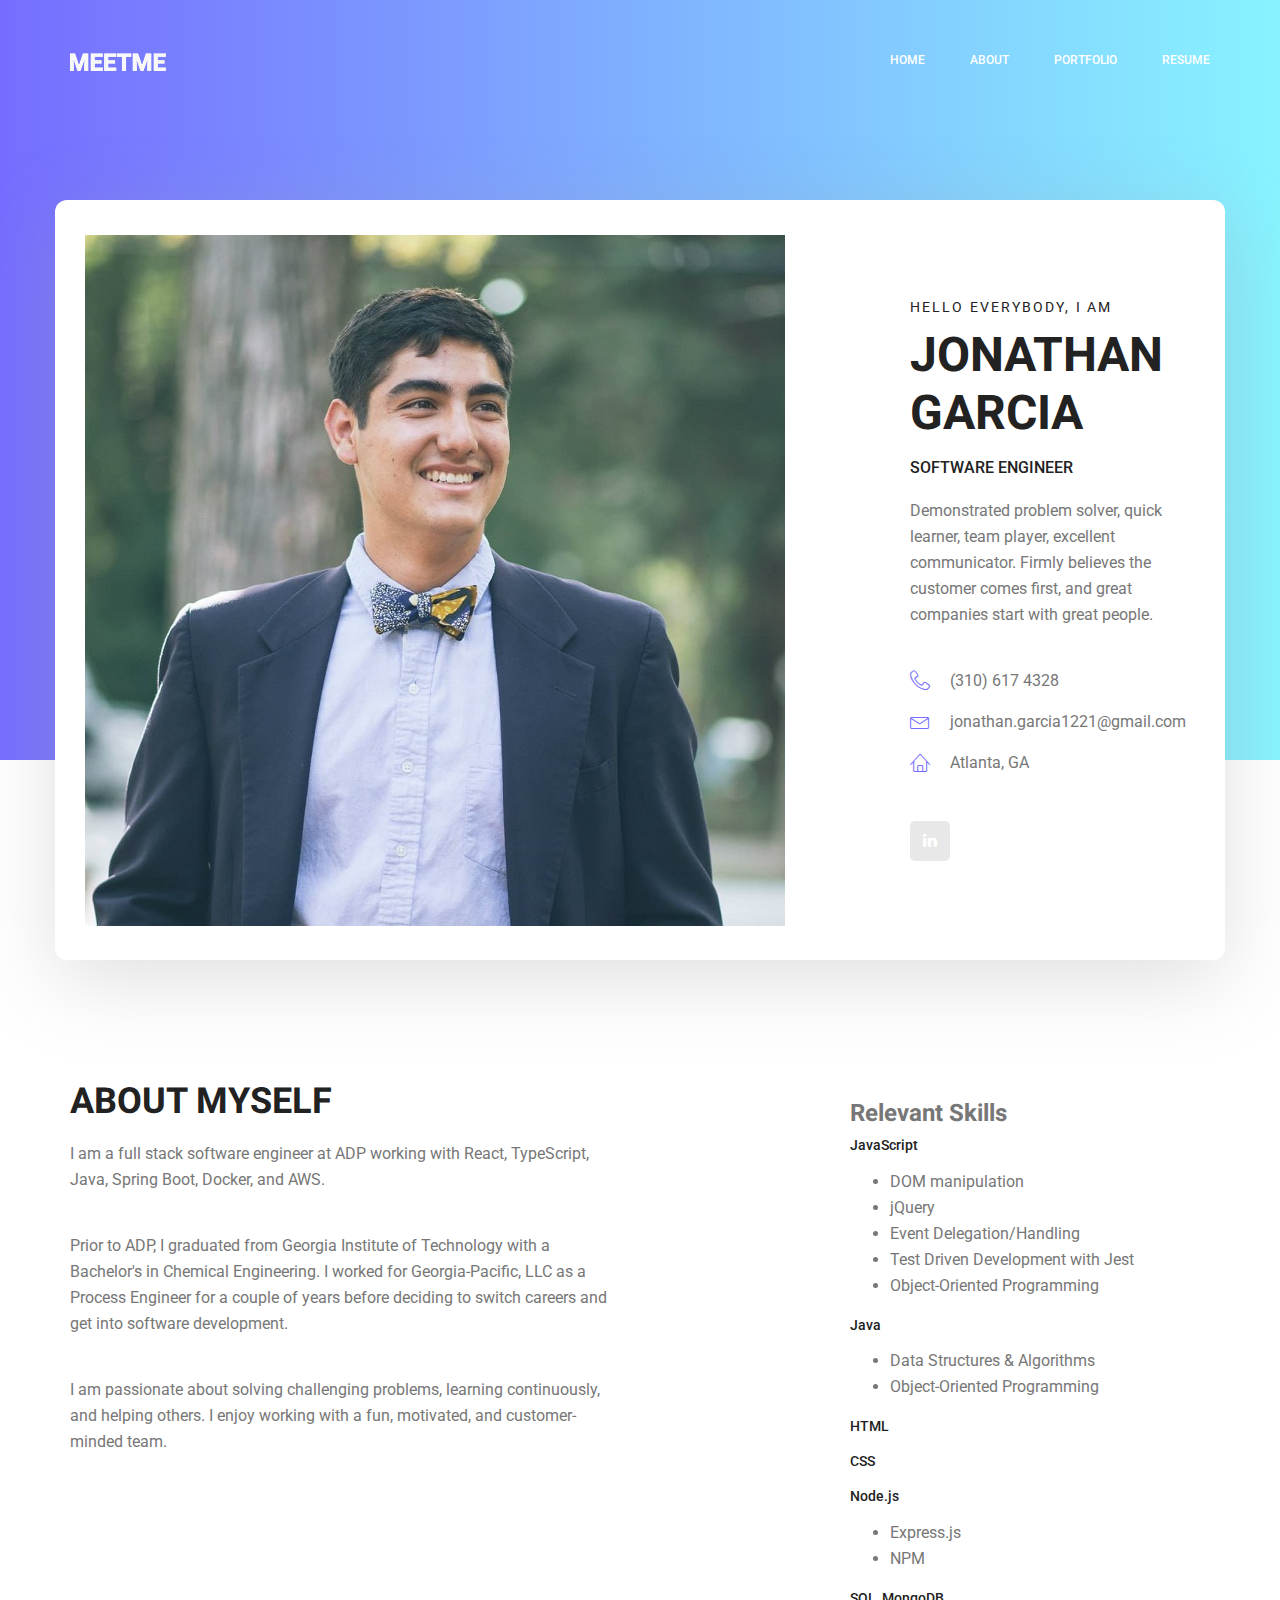
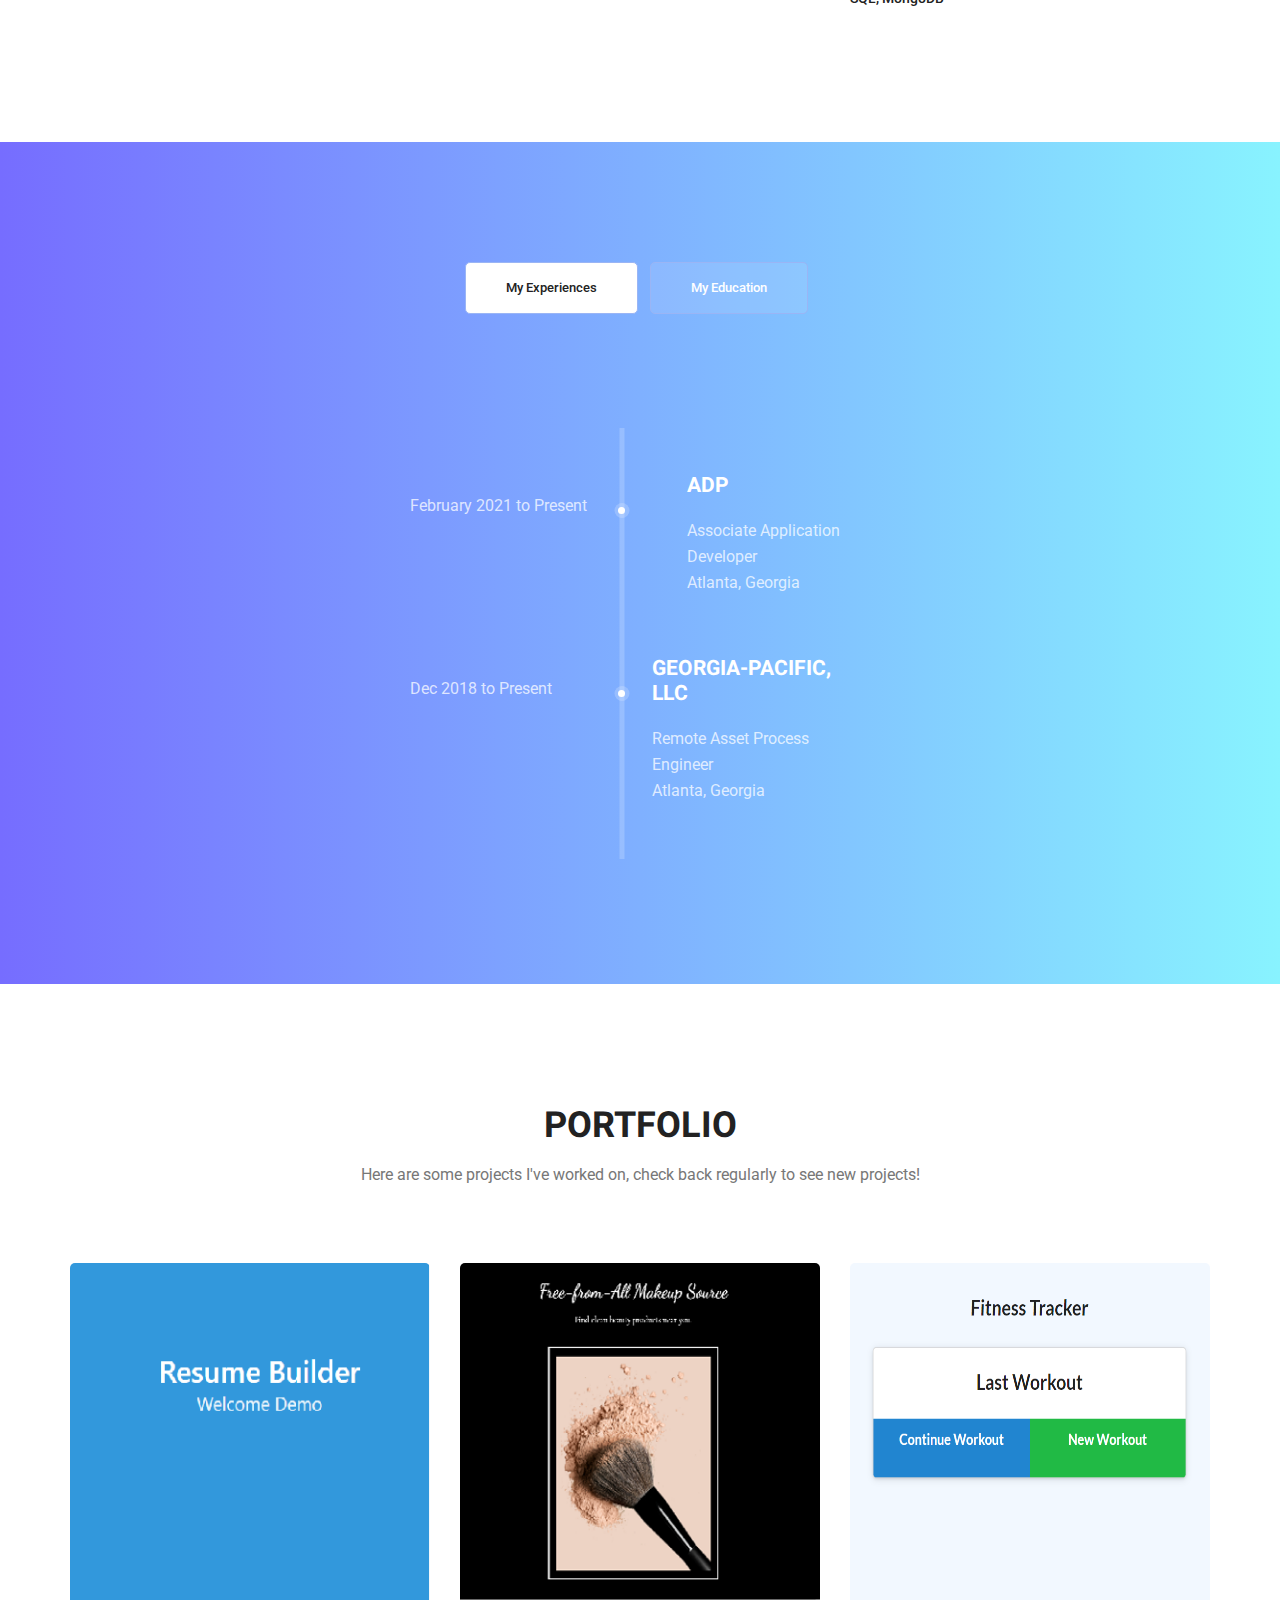
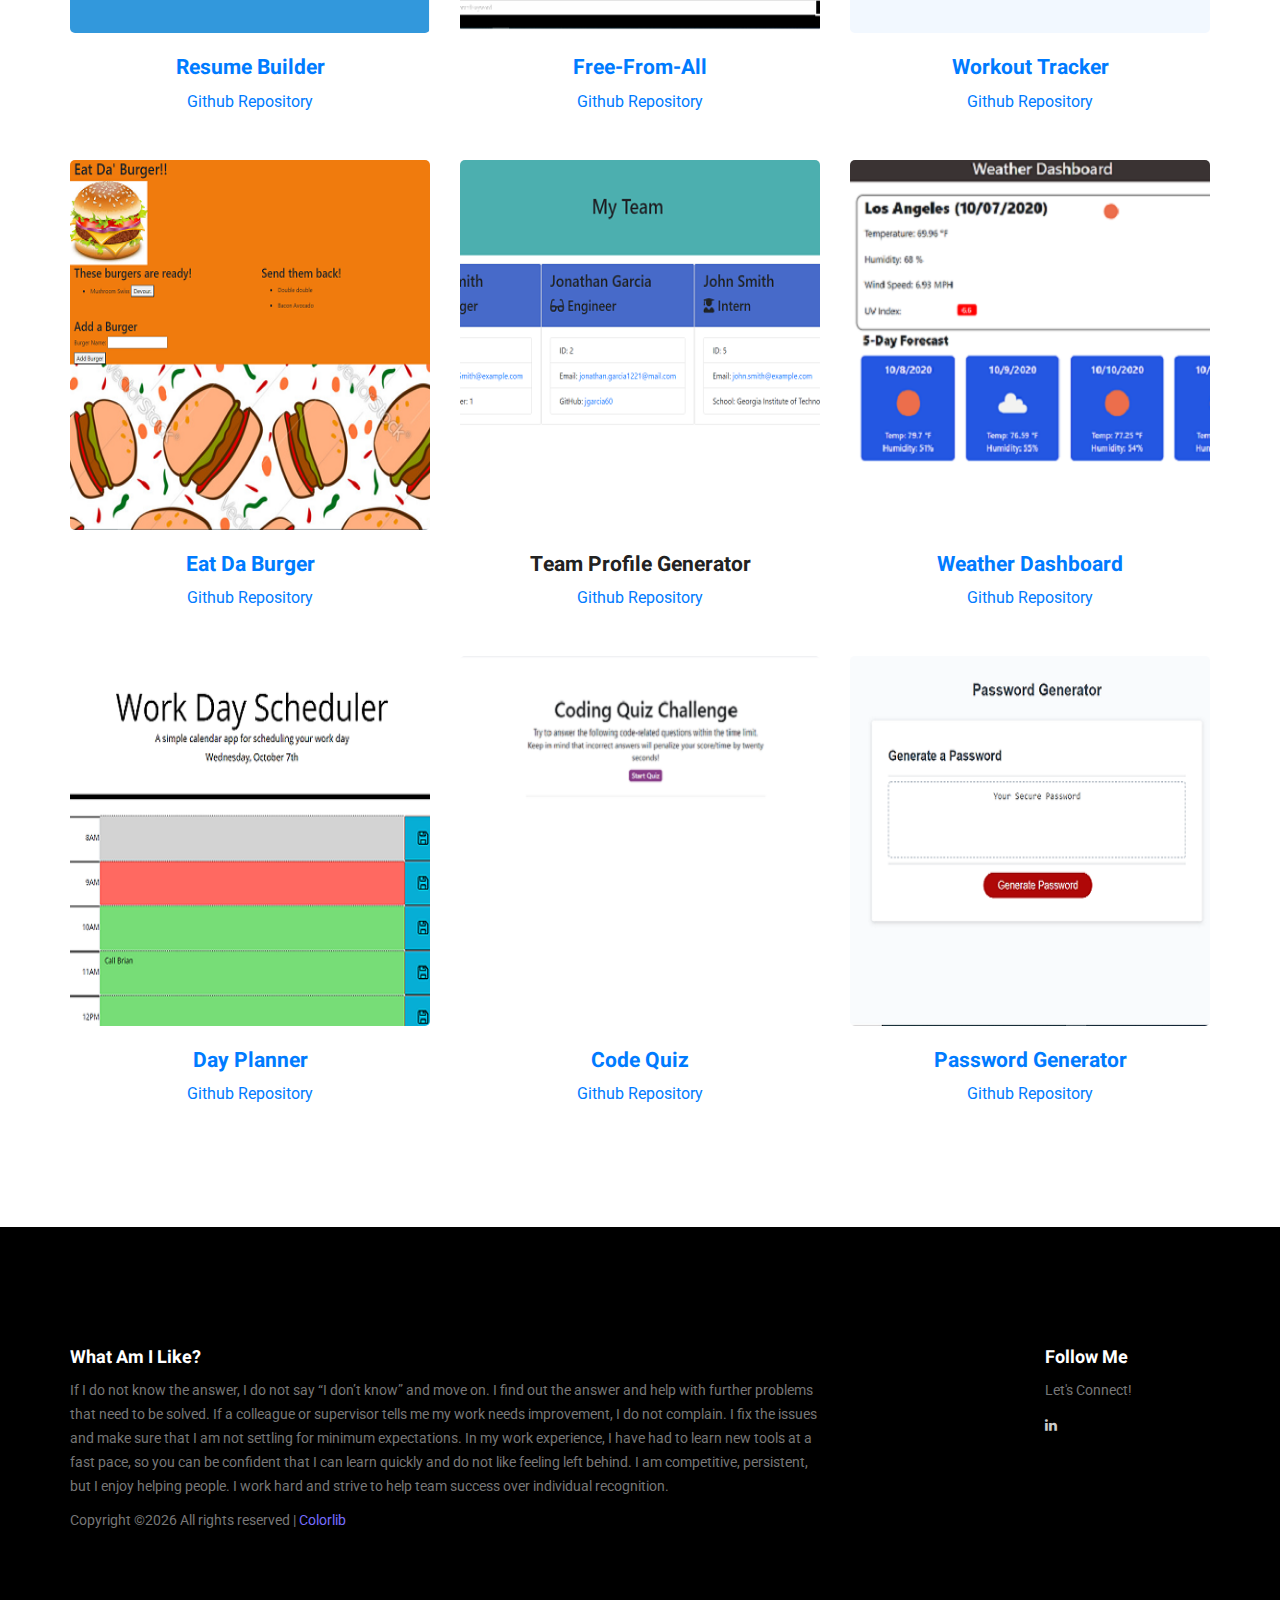
==== commit 0aa013f9: "updated about section" ====
--- a/index.html
+++ b/index.html
@@ -77,8 +77,9 @@
 								<div class="personal_text">
 									<h6>Hello Everybody, i am</h6>
 									<h3>Jonathan Garcia</h3>
-									<h4>Aspiring Software Engineer</h4>
-									<p>Demonstrated problem solver with excellent communication skills as a chemical engineer from Georgia Institute of Technology. Soon to finish the Georgia Tech Full Stack Web Development Boot Camp in hopes of transitioning to software development. I enjoy working with teams, solving problems, and am seeking a challenging work environment that will allow me to learn continuously.</p>
+									<h4>Software Engineer</h4>
+									<p>Demonstrated problem solver, quick learner, team player, excellent communicator. Firmly believes the customer comes first, and great companies start with great people.</p>
+									<!-- <p>Demonstrated problem solver with excellent communication skills as a chemical engineer from Georgia Institute of Technology. Soon to finish the Georgia Tech Full Stack Web Development Boot Camp in hopes of transitioning to software development. I enjoy working with teams, solving problems, and am seeking a challenging work environment that will allow me to learn continuously.</p> -->
 									<ul class="list basic_info">
 										<!-- <li><a href="#"><i class="lnr lnr-calendar-full"></i> 31st December, 1992</a></li> -->
 										<li><a href="#"><i class="lnr lnr-phone-handset"></i> (310) 617 4328</a></li>
@@ -107,12 +108,12 @@
         				<div class="welcome_text">
         					<h4>About Myself</h4>
         					<!-- <p>I am a chemical process engineer at Georgia-Pacific, LLC with over 2 years of process engineering experience. My undergraduate degree is in chemical engineering from Georgia Institute of Technology. I worked in a manufacturing plant for 7 months before transitioning to a corporate role that involved optimization, data analytics, and machine learning. On the technology side I learned about tools like SAS to implement machine learning, and I found myself very interested in how tools like SAS are developed and wanting to learn about software engineering. </p> -->
-							<p>I am a current chemical engineer that has decided to switch careers and dive into software development. I have found a new passion in coding and believe software will continue to play an important role in society. Part of my committment to pivot careers was to enroll in the Georgia Tech Full Stack Web Development boot camp which will finish in February 2021.</p>
-							<br>
-							<p>I believe the skills I have learned on top of my experience have prepared me for real world softare development. I have been able to build some cool projects that utilize front end/client side development, full CRUD database interfacing with SQL and MongoDB, and server side requests/responses. I have spent months learning and becoming competent in Java, JavaScript, Node.js, HTML, CSS, SQL, and MongoDB. By the end of this boot camp I will add React to my technical skills and I am learning the Spring framework independently.</p>
-							<br>
-							<p>I believe my current experience, although not in software, is applicable to software engineering. My experience has required excellent communication skills across technical and non-technical people, problem solving ability, and the ability to learn quickly. I have created value in all of these avenues as a process engineer for Georgia-Pacific, and I am confident I can create value as a software engineer with these traits. I am passionate about owning my skills and delivering results, and look forward to start a new career!</p>
-							<!-- <p>In software development, I believe I can see the results of rewarding projects completed from start to finish, I can learn an endless amount about software and computing, and I can work on challenging tasks with excellent team members. This pushed me to enroll in a boot camp where I will get a certificate in full stack web development that would teach core skills to become a software engineer.  Additionally, I have completed several online courses in Java programming that encompassed data structures and algorithms, graph theory, and object-oriented programming. With this base knowledge, I aspire to become a talented software engineer where I can solve complex problems and be a continuous learner. I have experience solving problems and communicating with different groups of people, and I am determined to deliver results that exceeds expectations.
+							<p>I am a full stack software engineer at ADP working with React, TypeScript, Java, Spring Boot, Docker, and AWS. </p>
+							<!-- <br> -->
+							<p>Prior to ADP, I graduated from Georgia Institute of Technology with a Bachelor's in Chemical Engineering. I worked for Georgia-Pacific, LLC as a Process Engineer for a couple of years before deciding to switch careers and get into software development.</p>
+							<!-- <br> -->
+							<p>I am passionate about solving challenging problems, learning continuously, and helping others. I enjoy working with a fun, motivated, and customer-minded team.</p>
+        					<!-- <p>In software development, I believe I can see the results of rewarding projects completed from start to finish, I can learn an endless amount about software and computing, and I can work on challenging tasks with excellent team members. This pushed me to enroll in a boot camp where I will get a certificate in full stack web development that would teach core skills to become a software engineer.  Additionally, I have completed several online courses in Java programming that encompassed data structures and algorithms, graph theory, and object-oriented programming. With this base knowledge, I aspire to become a talented software engineer where I can solve complex problems and be a continuous learner. I have experience solving problems and communicating with different groups of people, and I am determined to deliver results that exceeds expectations.
 							</p> -->
         					<!-- <div class="row">
         						<div class="col-md-4">
@@ -204,11 +205,11 @@
 									<span></span>
 									<div class="media">
 										<div class="d-flex">
-											<p>Dec 2018 to Present</p>
+											<p>February 2021 to Present</p>
 										</div>
 										<div class="media-body">
-											<h4>Georgia-Pacific, LLC</h4>
-											<p>Remote Asset Process Engineer <br />Atlanta, Georgia</p>
+											<h4>ADP</h4>
+											<p>Associate Application Developer<br />Atlanta, Georgia</p>
 										</div>
 									</div>
 								</li>
@@ -216,6 +217,18 @@
 									<span></span>
 									<div class="media">
 										<div class="d-flex">
+											<p>Dec 2018 to Present</p>
+										</div>
+										<div class="media-body">
+											<h4>Georgia-Pacific, LLC</h4>
+											<p>Remote Asset Process Engineer <br />Atlanta, Georgia</p>
+										</div>
+									</div>
+								</li>
+								<!-- <li>
+									<span></span>
+									<div class="media">
+										<div class="d-flex">
 											<p>June 2018 to Dec 2018</p>
 										</div>
 										<div class="media-body">
@@ -223,8 +236,8 @@
 											<p>Process Engineer <br />Jesup, GA</p>
 										</div>
 									</div>
-								</li>
-								<li>
+								</li> -->
+								<!-- <li>
 								<span></span>
 									<div class="media">
 										<div class="d-flex">
@@ -235,7 +248,7 @@
 											<p>Product Development Co-op <br />Cottonton, AL</p>
 										</div>
 									</div>
-								</li>
+								</li> -->
 							</ul>
 						</div>
 						<div class="tab-pane fade" id="profile" role="tabpanel" aria-labelledby="profile-tab">
@@ -248,7 +261,7 @@
 										</div>
 										<div class="media-body">
 											<h4>Georgia Institute of Technology</h4>
-											<p>Full Stack Web Development <br />Bootcamp</p>
+											<p>Full Stack Web Development <br />Certificate</p>
 										</div>
 									</div>
 								</li>
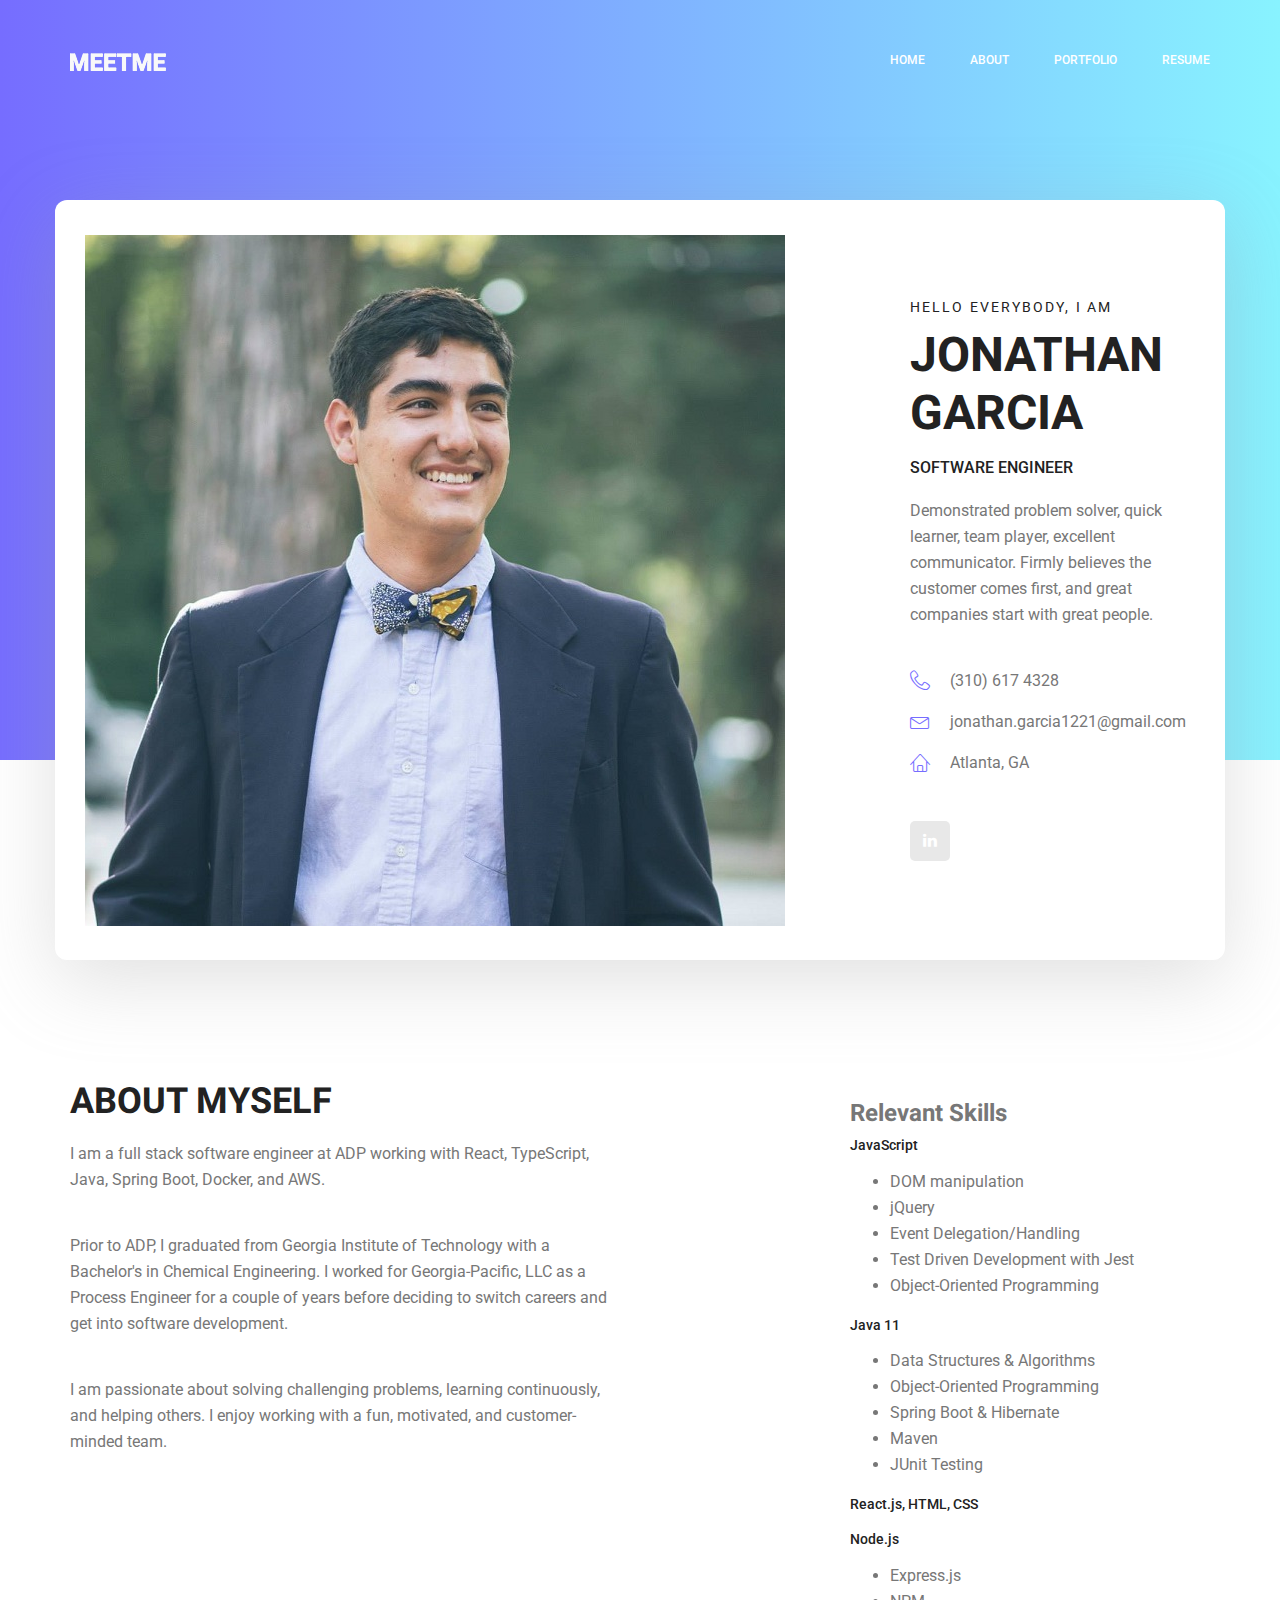
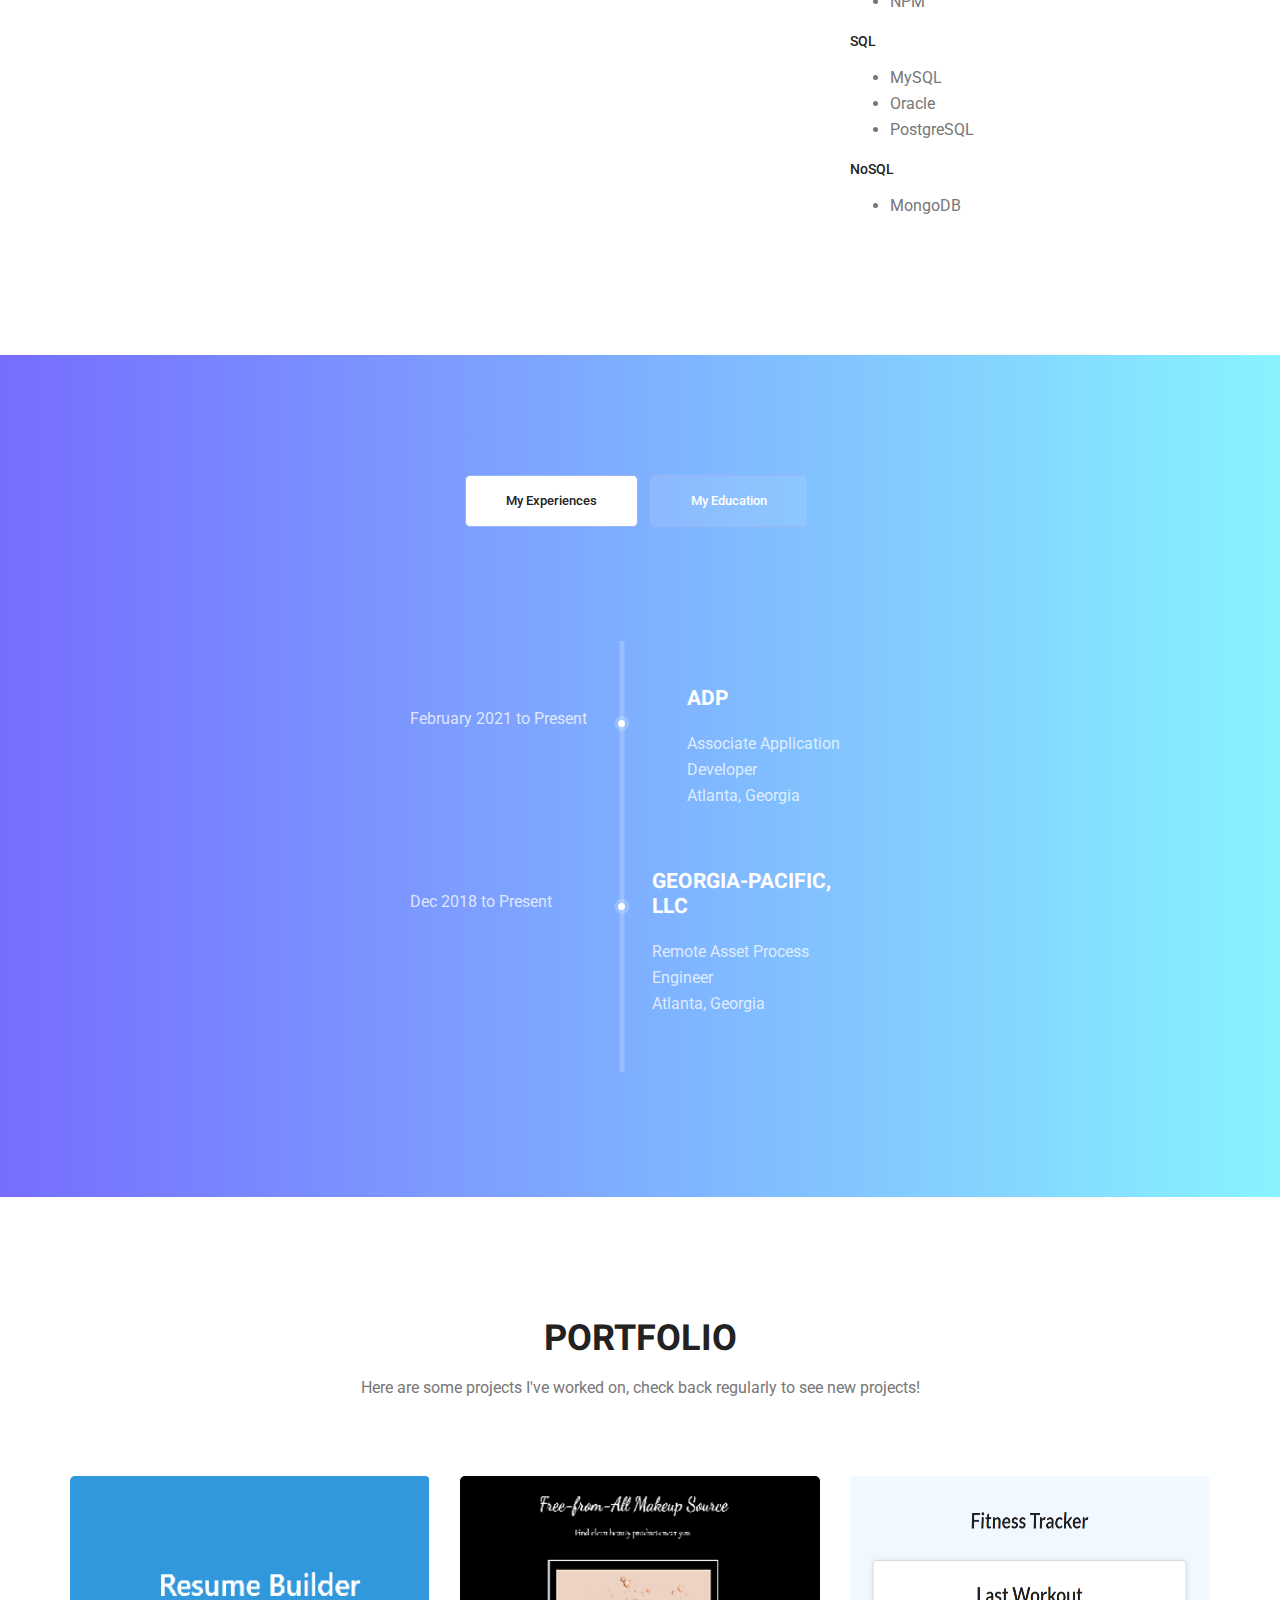
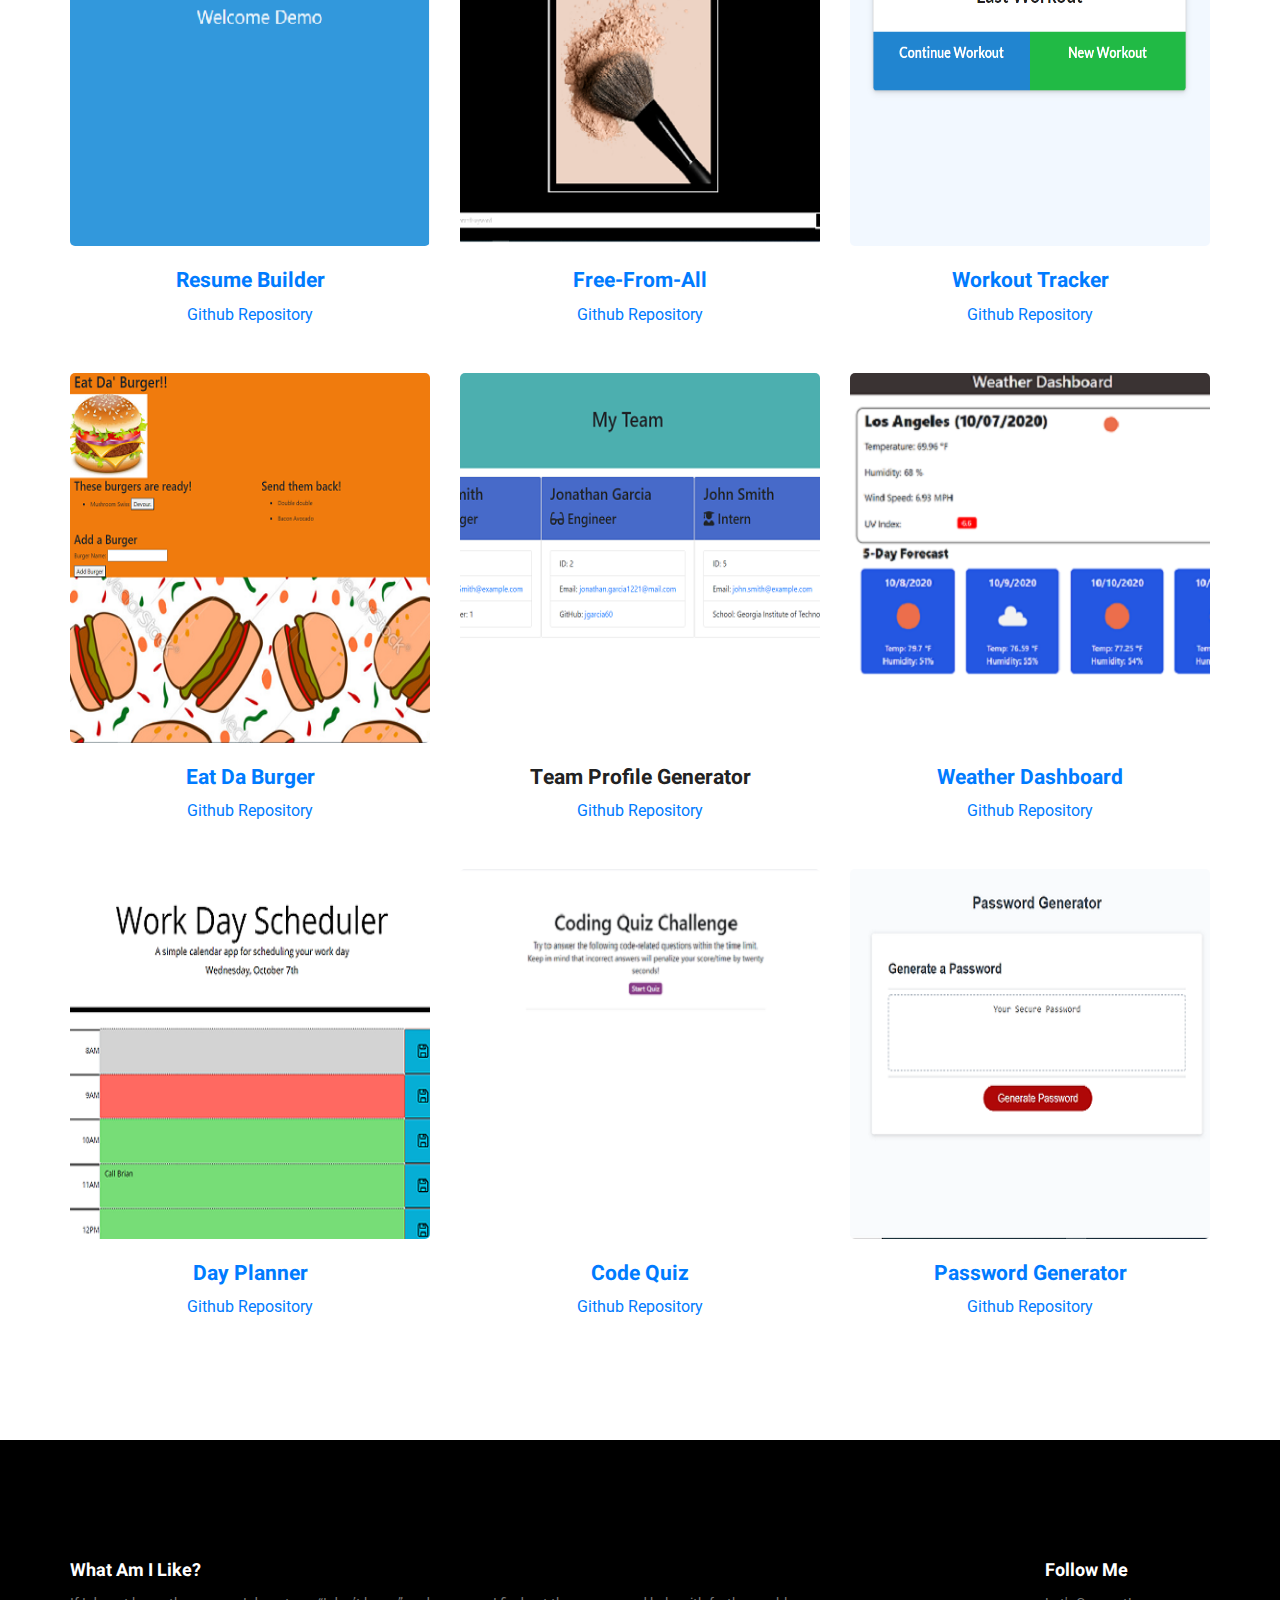
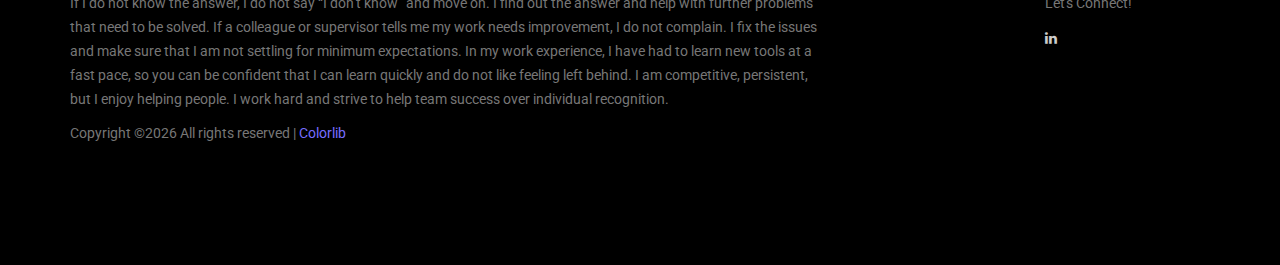
==== commit 09ce4114: "updated skills" ====
--- a/index.html
+++ b/index.html
@@ -156,17 +156,17 @@
 									
 								</div>
 								<div class="skill_item">
-									<h4>Java</h4>
+									<h4>Java 11</h4>
 									<ul>
 										<li>Data Structures & Algorithms</li>
 										<li>Object-Oriented Programming</li>
+										<li>Spring Boot & Hibernate</li>
+										<li>Maven</li>
+										<li>JUnit Testing</li>
 									</ul>
 								</div>
 								<div class="skill_item">
-									<h4>HTML</h4>
-								</div>
-								<div class="skill_item">
-									<h4>CSS</h4>
+									<h4>React.js, HTML, CSS</h4>
 								</div>
 								<div class="skill_item">
 									<h4>Node.js</h4>
@@ -176,7 +176,18 @@
 									</ul>
 								</div>
 								<div class="skill_item">
-									<h4>SQL, MongoDB</h4>
+									<h4>SQL</h4>
+									<ul>
+										<li>MySQL</li>
+										<li>Oracle</li>
+										<li>PostgreSQL</li>
+									</ul>
+								</div>
+								<div class="skill_item">
+									<h4>NoSQL</h4>
+									<ul>
+										<li>MongoDB</li>
+									</ul>
 								</div>
 							</div>
         				</div>
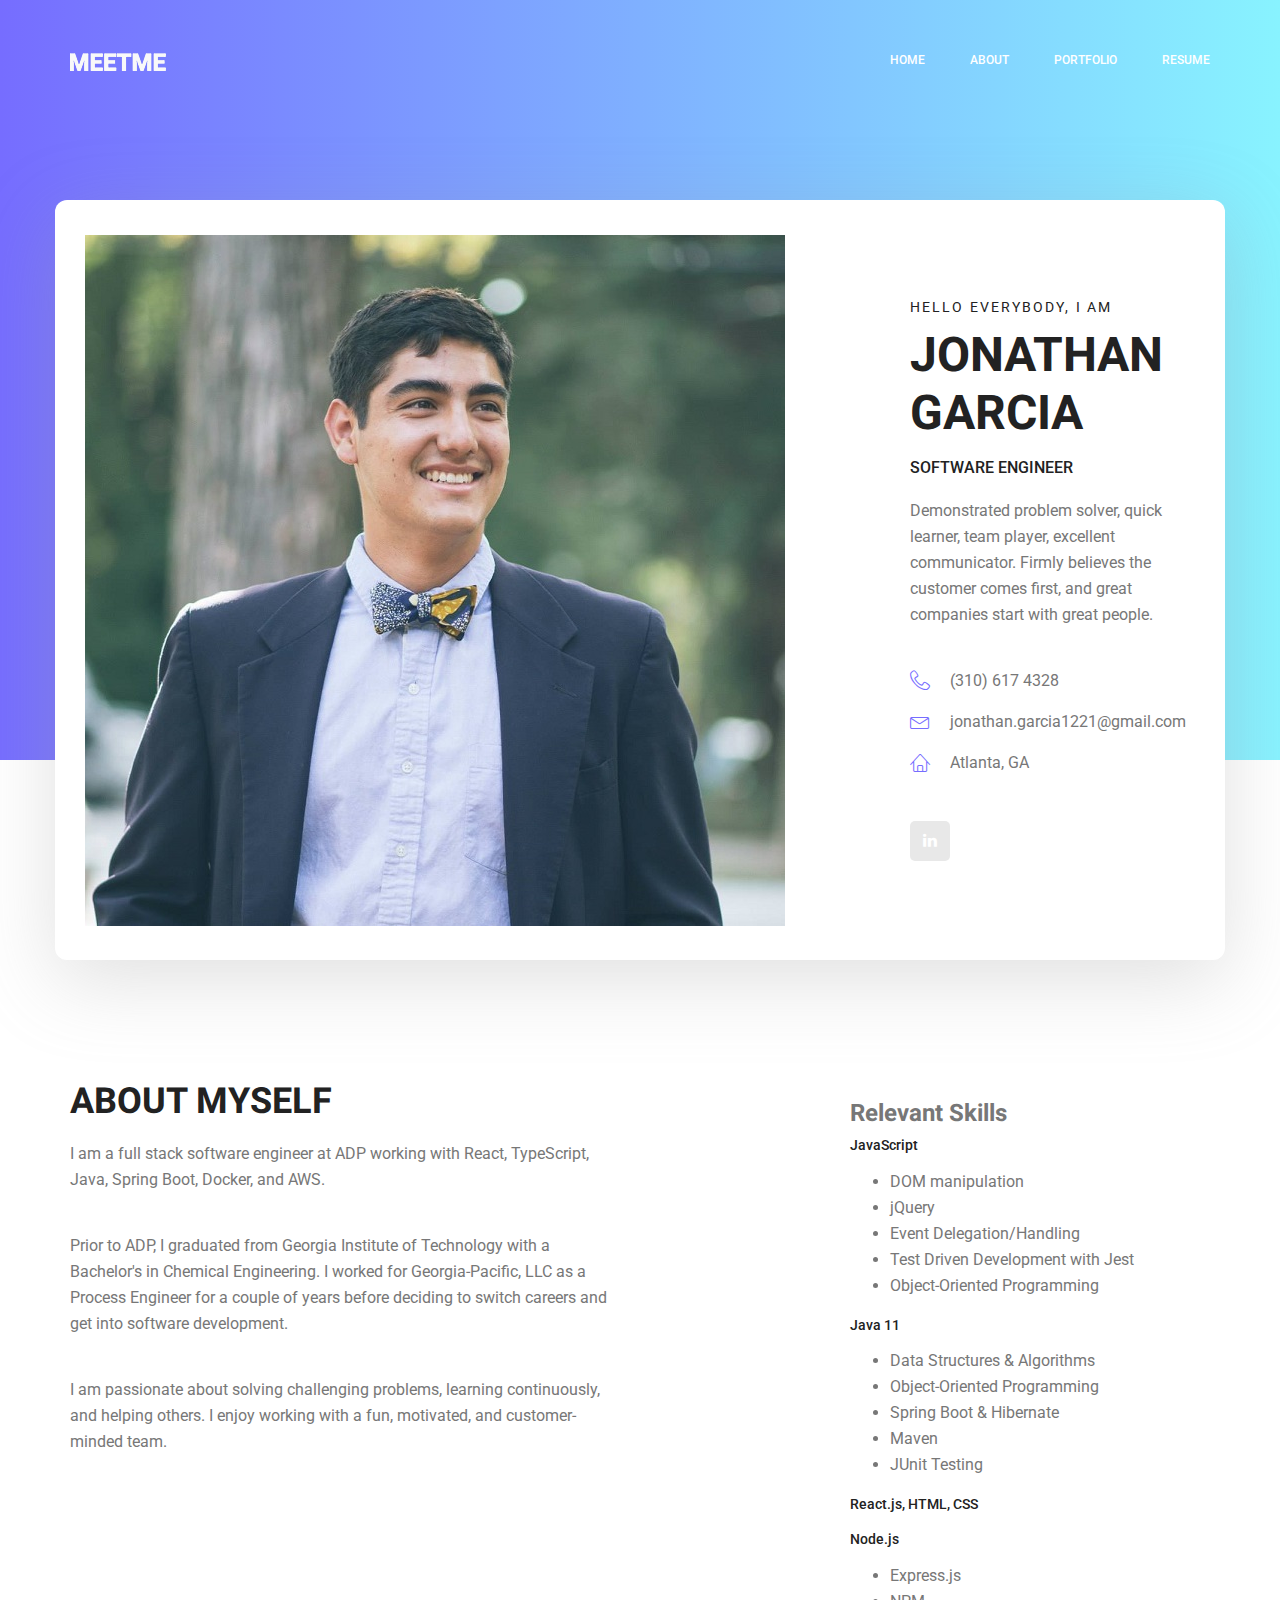
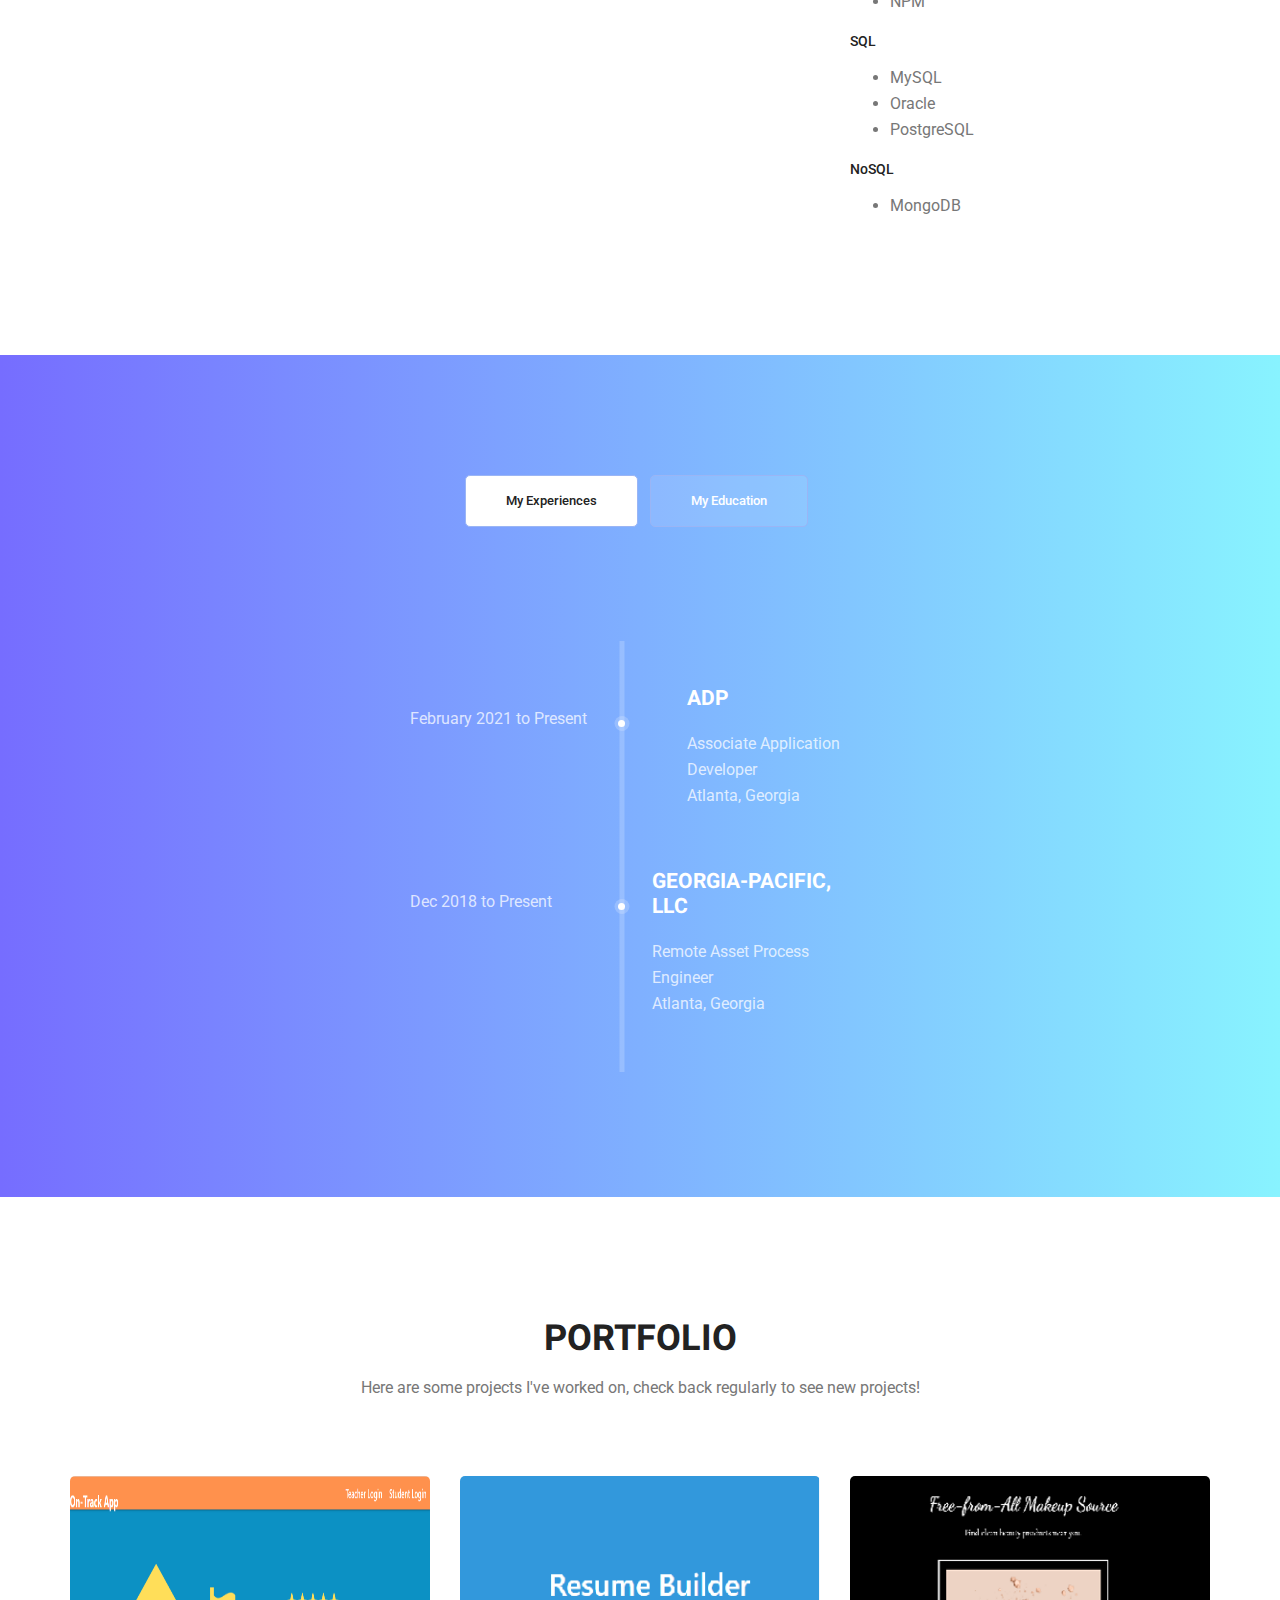
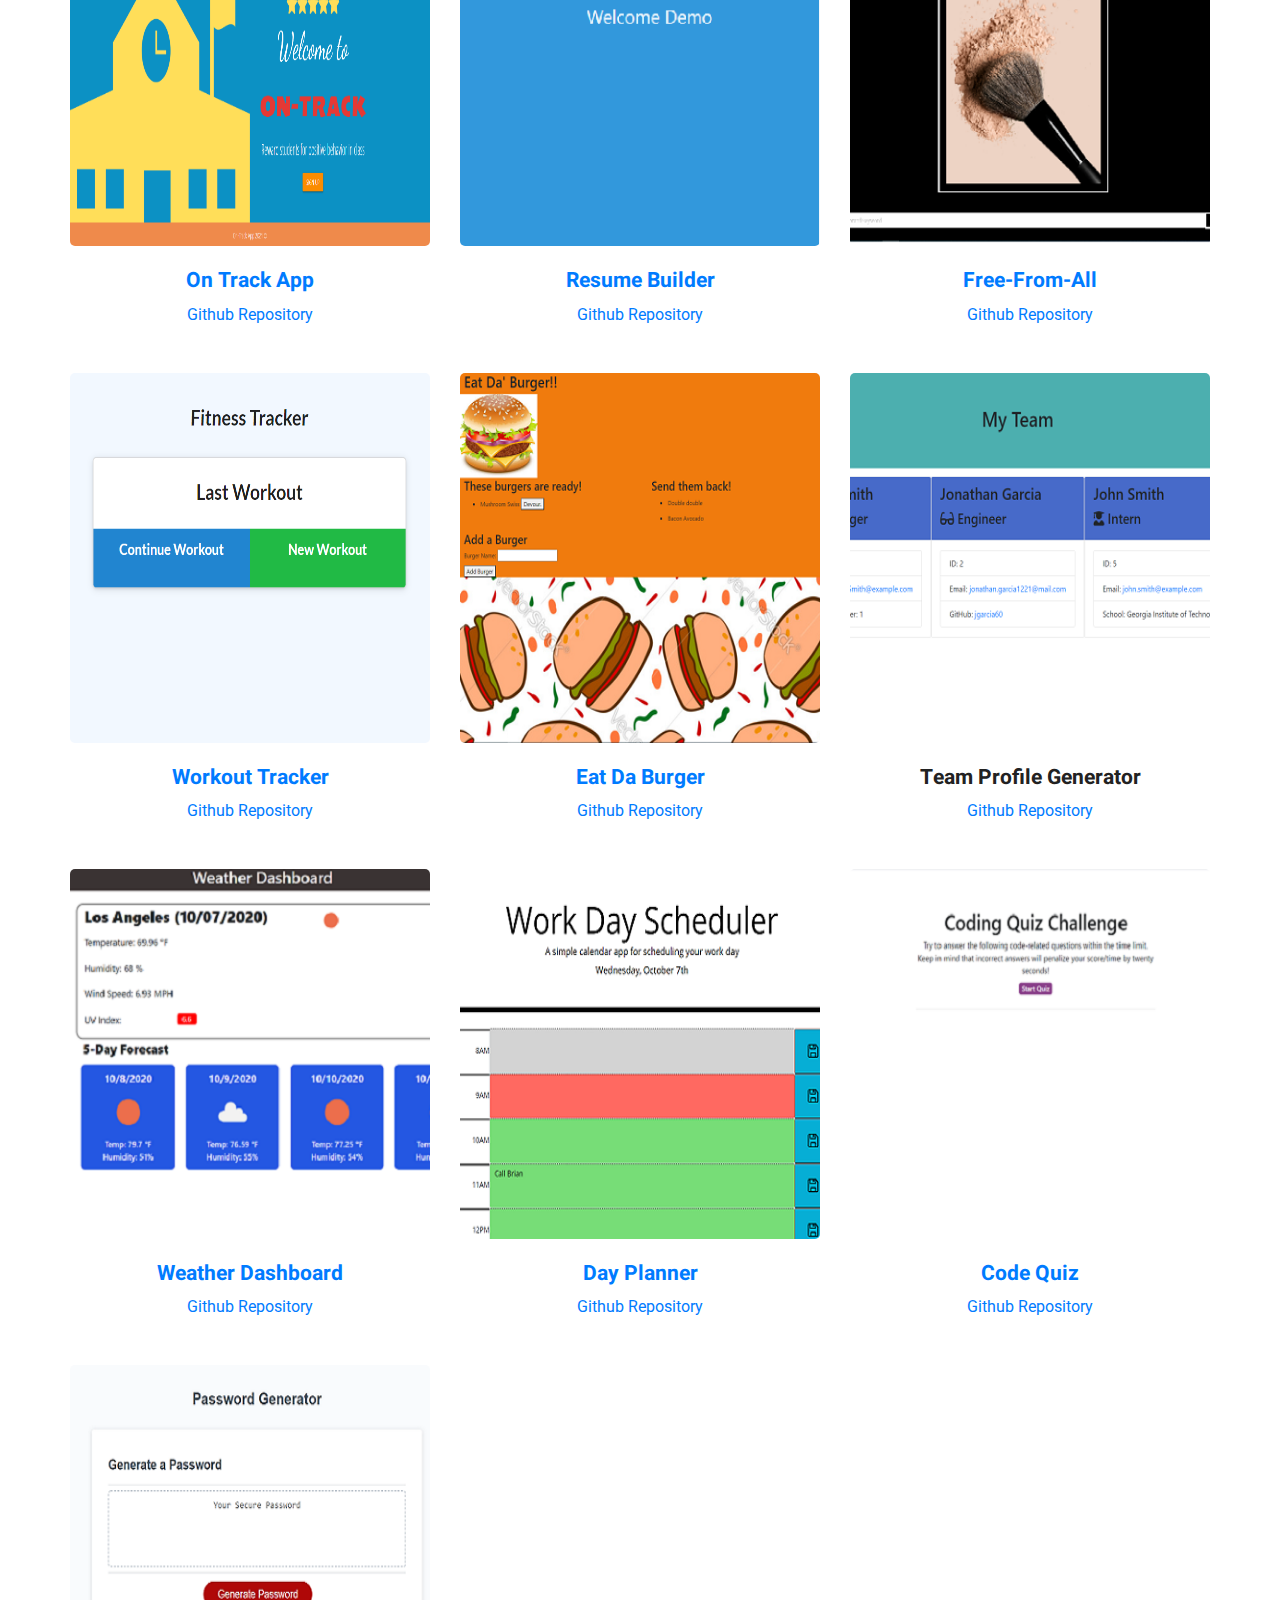
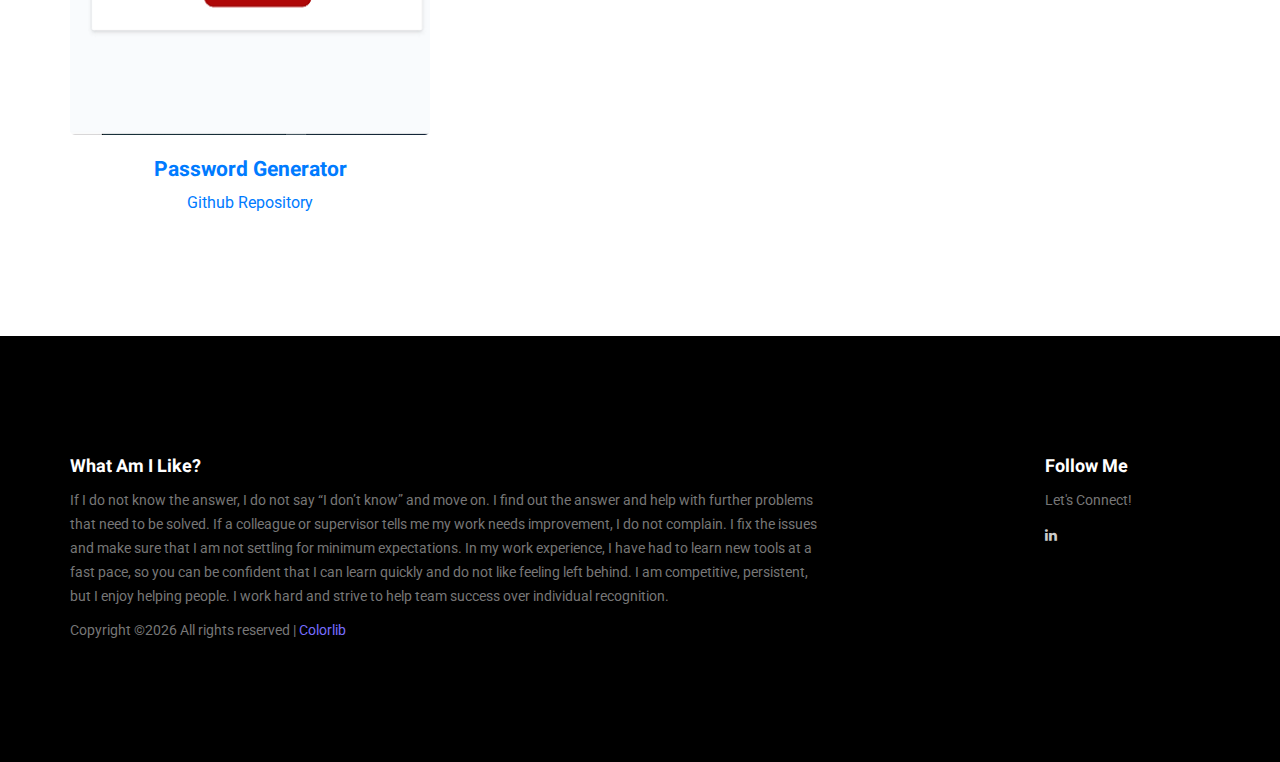
==== commit 2d673878: "added on track app to home page" ====
--- a/index.html
+++ b/index.html
@@ -364,6 +364,18 @@
 					<div class="col-lg-4 col-md-4 col-sm-6 brand manipul design print">
         				<div class="h_gallery_item">
         					<div class="g_img_item">
+        						<img  class="custom img-fluid" src="./on-track-screenshot.png" alt="">
+        						<!-- <a class="light" href="img/gallery/project-1.jpg"><img src="./free-from-all.png" alt=""></a> -->
+        					</div>
+        					<div class="g_item_text">
+        						<h4><a href="https://on-track-app-team-hulk.herokuapp.com/" target="_blank" >On Track App</a></h4>
+        						<p><a href="https://github.com/JenniferFunchess/Project3-Hulk" target="_blank">Github Repository</a></p>
+        					</div>
+        				</div>
+					</div>
+					<div class="col-lg-4 col-md-4 col-sm-6 brand manipul design print">
+        				<div class="h_gallery_item">
+        					<div class="g_img_item">
         						<img  class="custom img-fluid" src="./resume-builder.png" alt="">
         						<!-- <a class="light" href="img/gallery/project-1.jpg"><img src="./free-from-all.png" alt=""></a> -->
         					</div>
